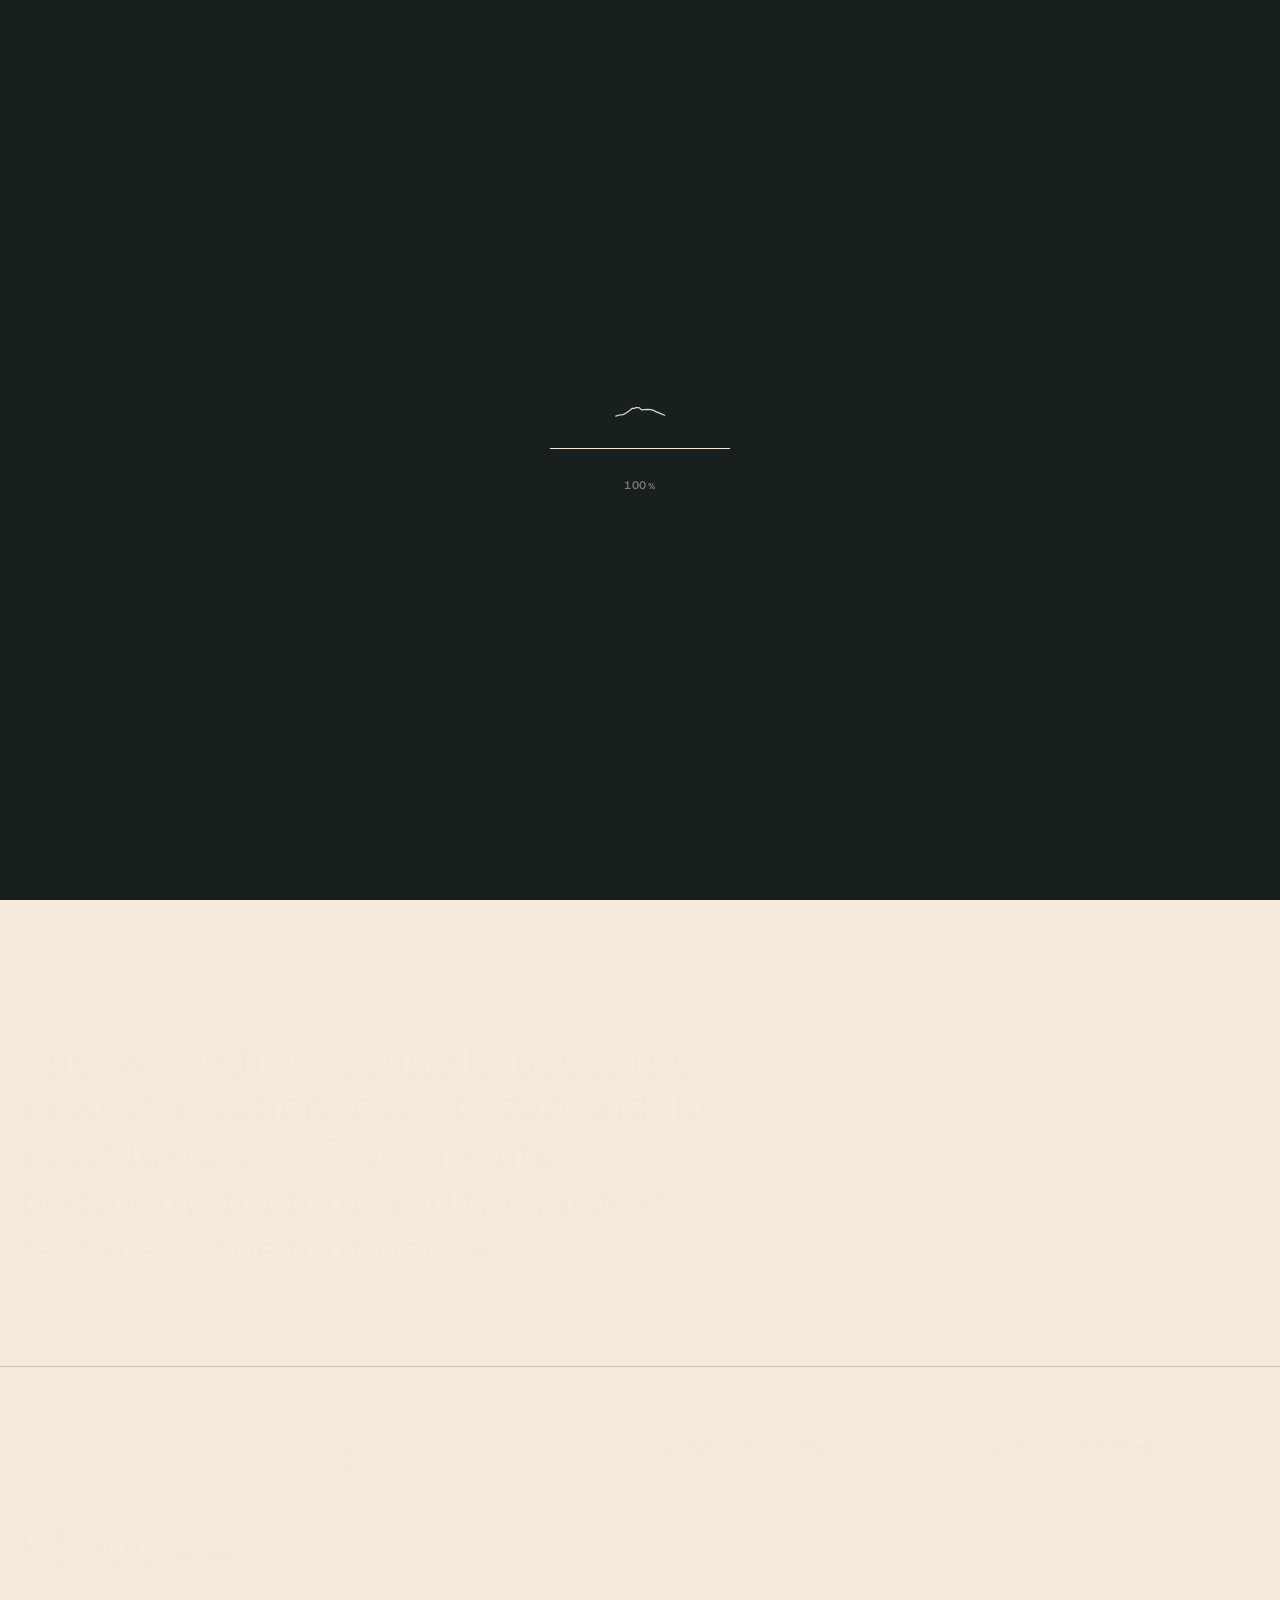
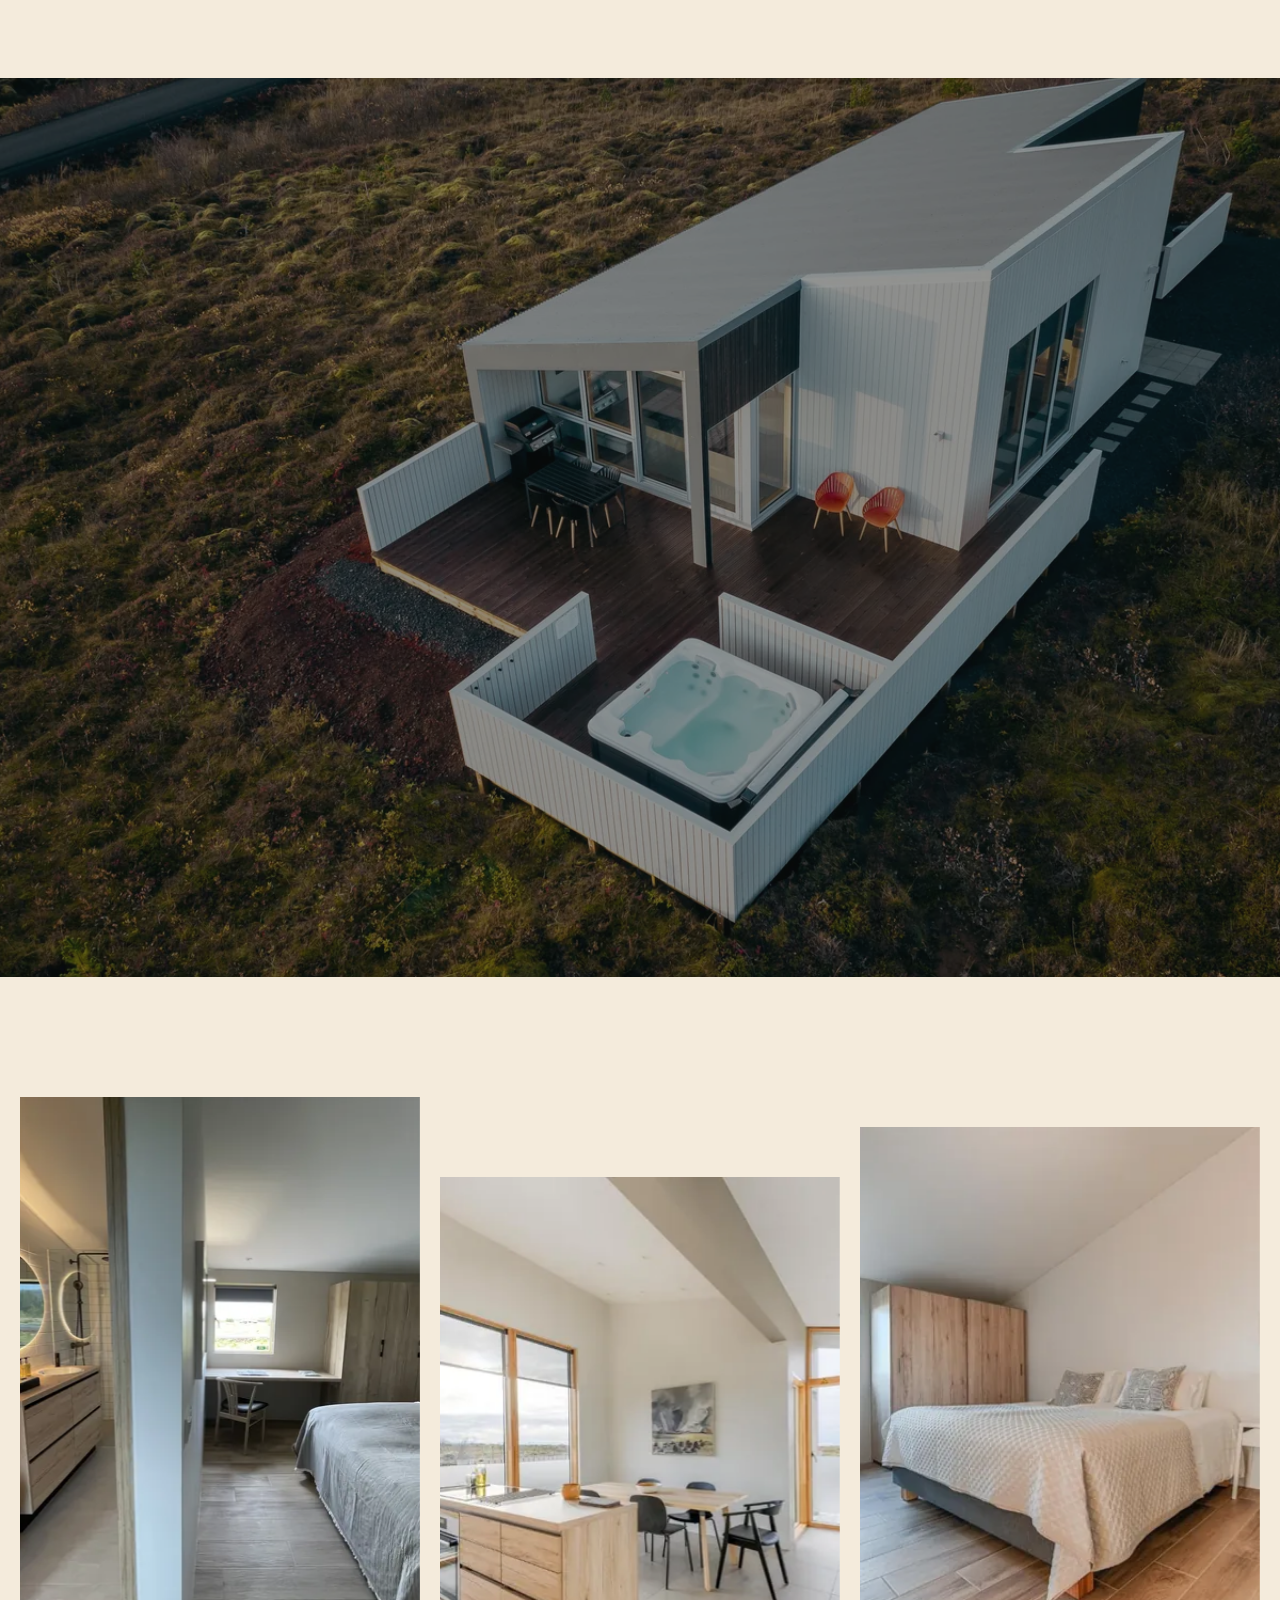
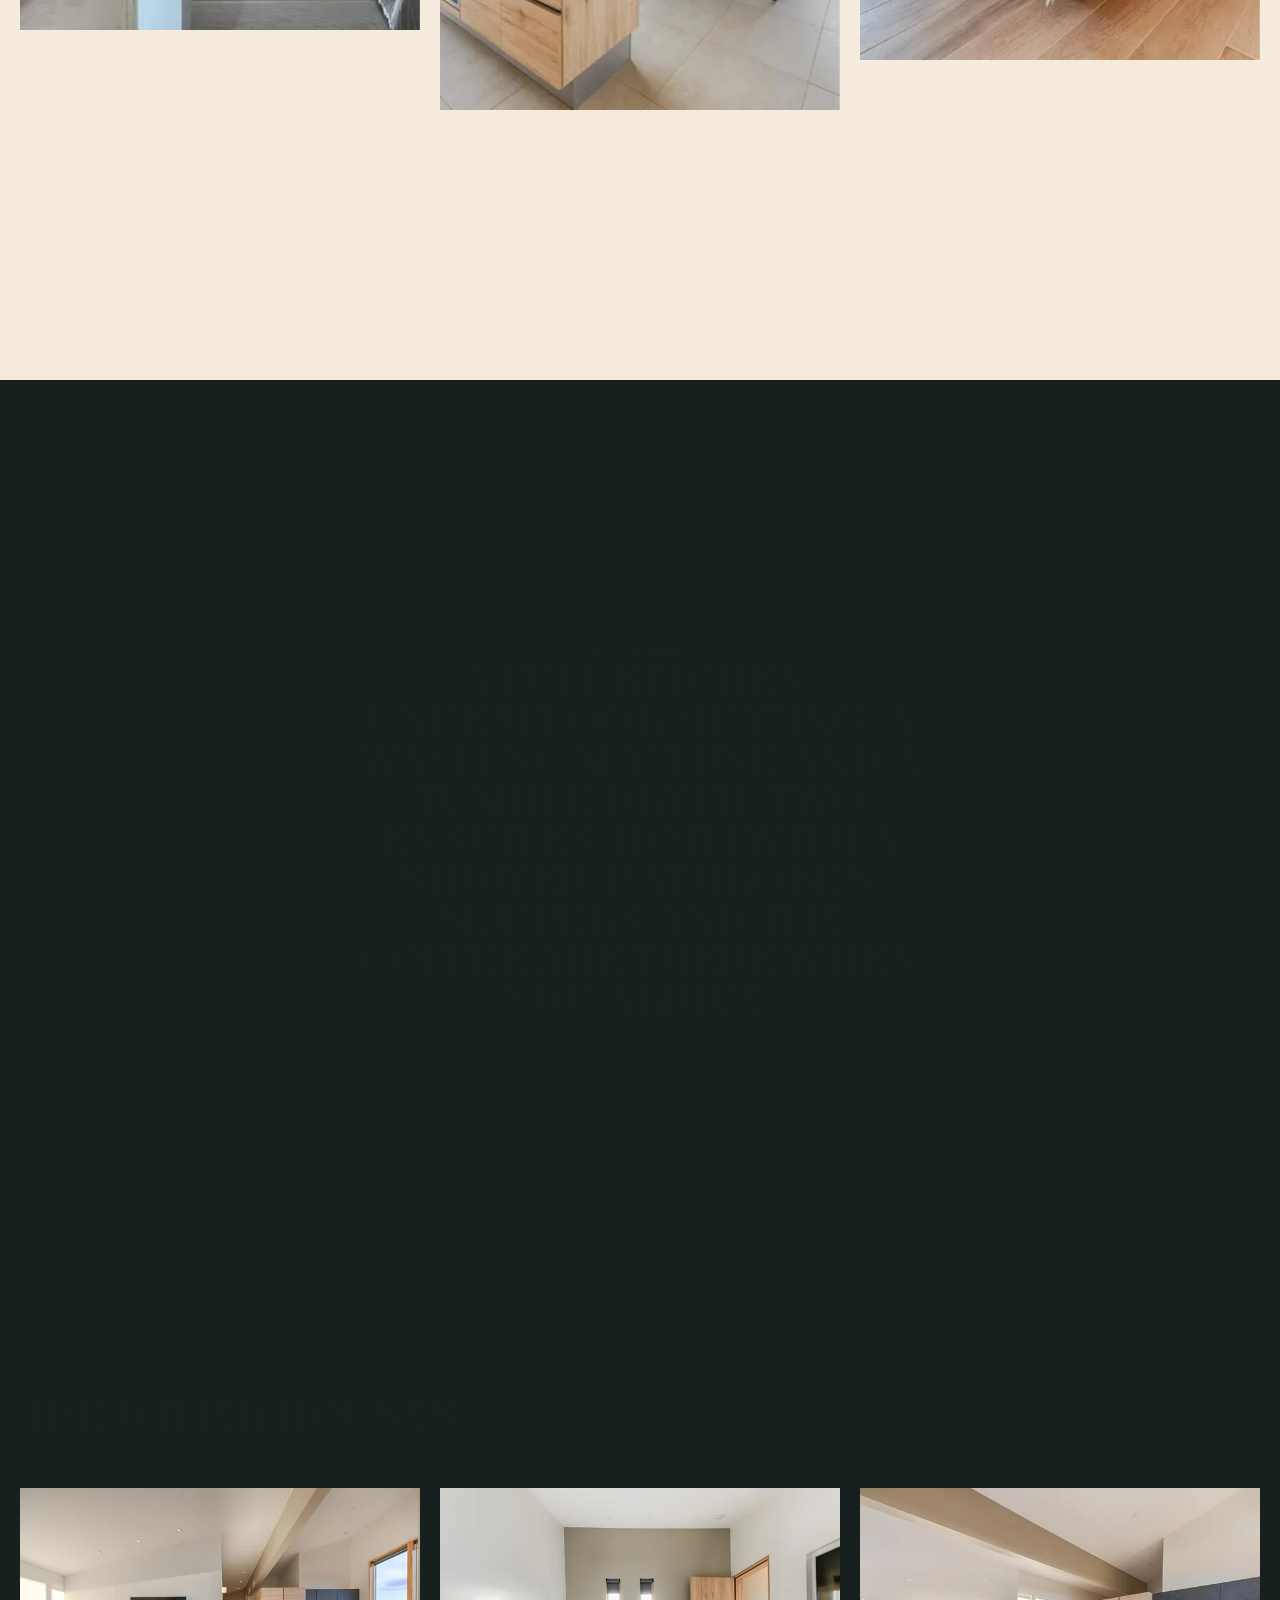
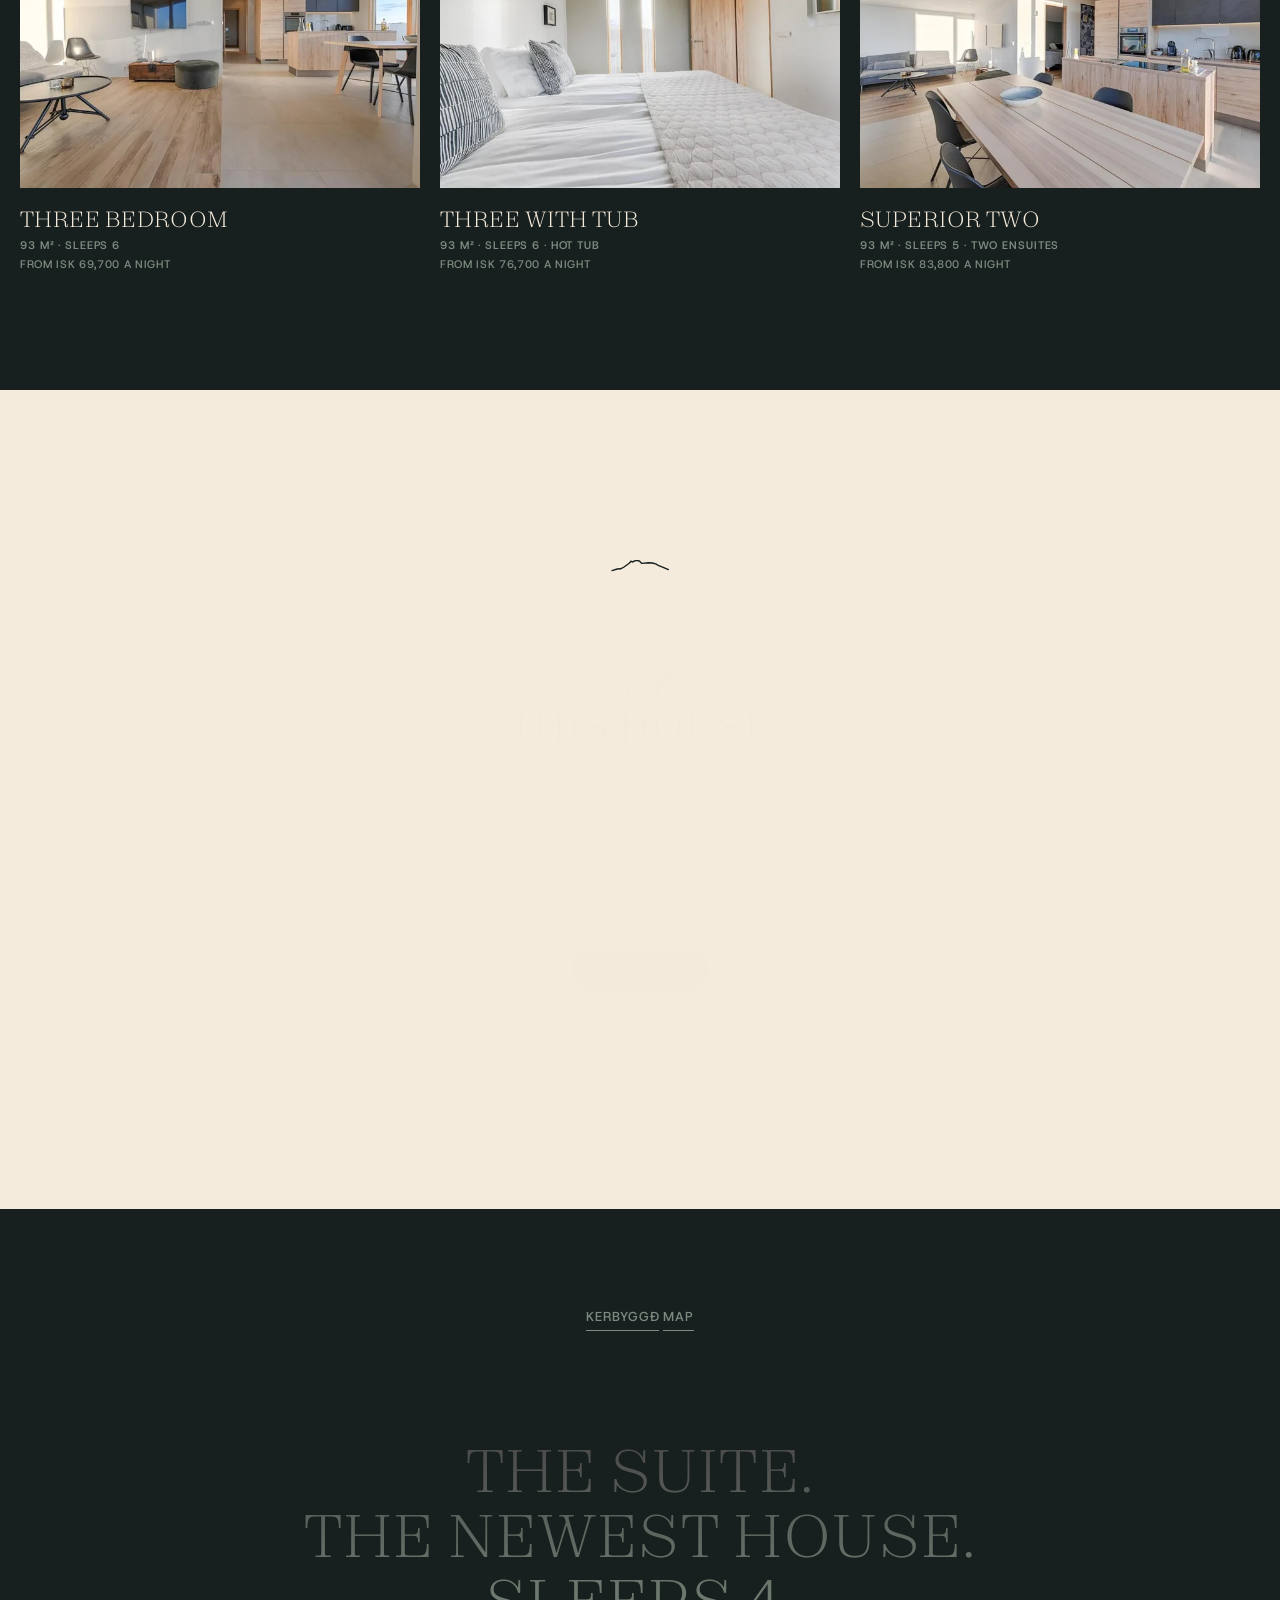
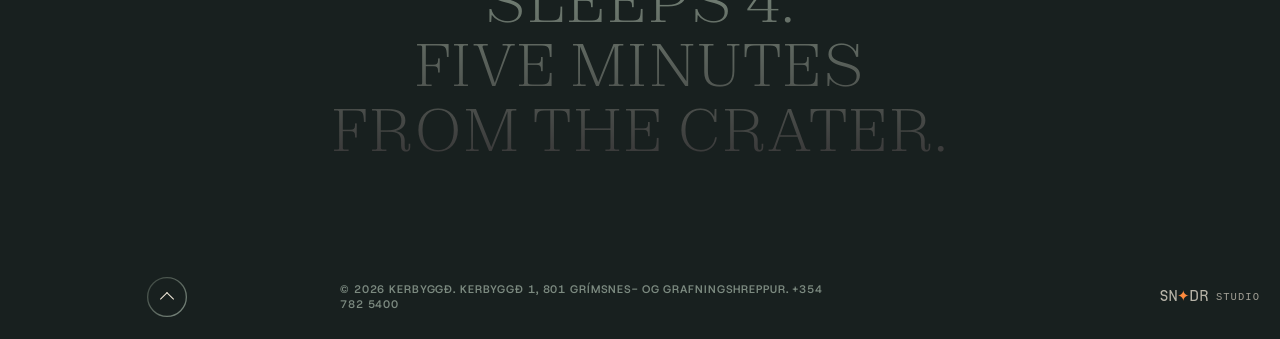
==== house-suite.html @ e15c8085 "Deploy 74311c4 (noindex preview)" ====
<!doctype html>
<html lang="en" class="no-js">
<head>
<meta charset="utf-8">
<meta name="viewport" content="width=device-width, initial-scale=1, viewport-fit=cover">
<title>The suite — Kerbyggð, Golden Circle</title>
<meta name="description" content="The two bedroom suite house is the newest addition to Kerbyggð and the most luxurious. Two ensuite bedrooms for four, and the largest terrace of the four houses.">
<meta name="robots" content="noindex, nofollow">
<meta name="theme-color" content="#18201F">
<link rel="icon" href="assets/img/favicon-32.png" type="image/png" sizes="32x32">
<link rel="apple-touch-icon" href="assets/img/favicon-180.png">
<link rel="preload" href="assets/fonts/Zodiak-Light.woff2" as="font" type="font/woff2" crossorigin>
<link rel="preload" href="assets/fonts/PinyonScript-latin.woff2" as="font" type="font/woff2" crossorigin>
<link rel="preload" href="assets/fonts/HostGrotesk-500.woff2" as="font" type="font/woff2" crossorigin>
<link rel="preload" href="assets/fonts/HostGrotesk-600.woff2" as="font" type="font/woff2" crossorigin>
<link rel="preload" href="assets/img/suite-kitchen@1440.webp" as="image" type="image/webp" media="(min-width: 768px)">
<script type="application/ld+json">{"@context":"https://schema.org","@type":"Accommodation","name":"The suite, Kerbyggð","description":"The two bedroom suite house is the newest addition to Kerbyggð and the most luxurious. Two ensuite bedrooms for four, and the largest terrace of the four houses.","floorSize":{"@type":"QuantitativeValue","value":93,"unitCode":"MTK"},"occupancy":{"@type":"QuantitativeValue","maxValue":4},"address":{"@type":"PostalAddress","streetAddress":"Kerbyggð 1","addressLocality":"Grímsnes- og Grafningshreppur","postalCode":"801","addressCountry":"IS"}}</script>
<link rel="stylesheet" href="styles.css">
<script>
document.documentElement.classList.replace('no-js','js');
try{ if(sessionStorage.getItem('kerb-preloaded')) document.documentElement.classList.add('is-entering'); }catch(e){}
</script>
<script type="importmap">{"imports":{"three":"./assets/vendor/three.module.min.js"}}</script>
</head>
<body class="ui-dark">
<a class="skip" href="#house-intro">Skip to content</a>
<svg class="brand-sprite" aria-hidden="true" width="0" height="0" focusable="false">
<symbol id="wm-word" viewBox="0 0 985.14 100.00"><path d="M92.42857142857142 88.57142857142857 56.42857142857142 25.0 75.28571428571428 10.857142857142861C85.57142857142857 4.285714285714292 95.28571428571428 2.4285714285714306 105.71428571428571 1.4285714285714306V0.0H69.42857142857143V1.4285714285714306C79.14285714285714 2.4285714285714306 80.42857142857143 3.857142857142861 71.0 10.57142857142857L31.285714285714285 39.714285714285715V11.857142857142861C31.285714285714285 3.7142857142857224 37.57142857142857 2.5714285714285836 47.71428571428571 1.5714285714285836V0.142857142857153H5.857142857142857V1.5714285714285836C16.857142857142858 2.5714285714285836 22.285714285714285 3.7142857142857224 22.285714285714285 11.857142857142861V88.28571428571429C22.285714285714285 96.42857142857143 16.71428571428571 97.71428571428571 5.857142857142857 98.71428571428571V100.14285714285714H47.71428571428571V98.71428571428571C37.57142857142857 97.71428571428571 31.285714285714285 96.42857142857143 31.285714285714285 88.28571428571429V43.42857142857143L48.857142857142854 30.714285714285722L81.85714285714285 88.85714285714286C86.42857142857143 96.28571428571429 82.14285714285714 97.57142857142857 72.28571428571428 98.57142857142857V100.0H114.85714285714285V98.57142857142857C104.85714285714285 97.71428571428571 97.28571428571428 96.42857142857143 92.42857142857142 88.57142857142857Z M195.42857142857142 2.5714285714285836C211.0 2.5714285714285836 215.42857142857142 12.857142857142861 216.42857142857142 32.0H217.85714285714283V0.0H137.85714285714286V1.4285714285714306C148.0 2.4285714285714306 154.57142857142856 3.7142857142857224 154.57142857142856 11.714285714285722V88.28571428571429C154.57142857142856 96.28571428571429 148.0 97.57142857142857 137.85714285714286 98.57142857142857V100.0H217.85714285714283V68.0H216.42857142857142C215.57142857142856 86.14285714285714 211.42857142857142 97.42857142857143 197.85714285714283 97.42857142857143H163.42857142857142V31.142857142857153H172.42857142857142C188.42857142857142 31.142857142857153 194.42857142857142 36.57142857142858 202.57142857142856 56.42857142857143L204.0 56.0L188.85714285714283 11.42857142857143L187.42857142857142 11.857142857142861C191.0 26.57142857142857 188.57142857142856 28.57142857142857 172.42857142857142 28.57142857142857H163.42857142857142V2.5714285714285836H195.42857142857142Z M330.0 88.0C322.0 66.57142857142858 336.0 36.28571428571429 311.4285714285714 32.28571428571429C324.4285714285714 30.42857142857143 330.1428571428571 23.57142857142857 330.1428571428571 16.714285714285722C330.1428571428571 8.0 321.85714285714283 0.0 304.7142857142857 0.0H249.28571428571428V1.4285714285714306C260.1428571428571 2.4285714285714306 266.0 3.7142857142857224 266.0 11.714285714285722V88.28571428571429C266.0 96.28571428571429 260.1428571428571 97.57142857142857 249.28571428571428 98.57142857142857V100.0H291.57142857142856V98.57142857142857C281.4285714285714 97.57142857142857 274.85714285714283 96.42857142857143 274.85714285714283 88.28571428571429V33.14285714285715H300.57142857142856C327.7142857142857 33.14285714285715 313.0 69.42857142857143 321.4285714285714 89.85714285714286C325.4285714285714 99.57142857142857 331.7142857142857 100.28571428571429 340.85714285714283 100.42857142857143H343.57142857142856V99.0C336.2857142857143 99.0 333.0 96.0 330.0 88.0ZM301.0 30.57142857142857H274.85714285714283V2.5714285714285836H300.2857142857143C314.85714285714283 2.5714285714285836 320.57142857142856 10.0 320.57142857142856 16.85714285714286C320.57142857142856 23.57142857142857 314.85714285714283 30.57142857142857 301.0 30.57142857142857Z M425.1428571428571 32.42857142857143C437.0 31.285714285714292 446.71428571428567 24.85714285714286 446.71428571428567 16.714285714285722C446.71428571428567 7.428571428571431 437.71428571428567 0.0 420.0 0.0H366.57142857142856V1.4285714285714306C377.57142857142856 2.4285714285714306 383.2857142857143 3.7142857142857224 383.2857142857143 11.714285714285722V88.28571428571429C383.2857142857143 96.28571428571429 377.4285714285714 97.57142857142857 366.57142857142856 98.57142857142857V100.0H416.2857142857143C442.85714285714283 100.0 451.85714285714283 83.28571428571429 451.85714285714283 65.0C451.85714285714283 50.28571428571429 441.71428571428567 35.14285714285715 425.1428571428571 32.42857142857143ZM414.85714285714283 2.5714285714285836C431.57142857142856 2.5714285714285836 437.2857142857143 9.857142857142861 437.2857142857143 17.0C437.2857142857143 24.0 431.57142857142856 30.714285714285722 415.57142857142856 30.714285714285722H392.1428571428571V2.5714285714285836H414.85714285714283ZM412.4285714285714 97.42857142857143H392.1428571428571V33.28571428571429H412.4285714285714C433.57142857142856 33.28571428571429 442.1428571428571 49.42857142857143 442.1428571428571 65.85714285714286C442.1428571428571 82.57142857142857 436.0 97.42857142857143 412.4285714285714 97.42857142857143Z M510.71428571428567 98.57142857142857V100.0H553.0V98.57142857142857C542.2857142857142 97.57142857142857 536.4285714285714 96.42857142857143 536.2857142857142 88.28571428571429V55.0L560.0 11.142857142857153C564.5714285714286 3.7142857142857224 572.4285714285714 2.4285714285714306 581.8571428571428 1.4285714285714306V0.0H546.8571428571428V1.4285714285714306C556.4285714285714 2.285714285714292 561.2857142857142 4.0 557.1428571428571 10.42857142857143L535.4285714285714 50.85714285714286L512.1428571428571 10.857142857142861C507.2857142857143 4.0 511.85714285714283 2.4285714285714306 521.7142857142857 1.4285714285714306V0.0H479.2857142857143V1.4285714285714306C488.4285714285714 2.285714285714292 496.1428571428571 3.5714285714285836 501.4285714285714 10.42857142857143L527.4285714285714 55.42857142857143V88.28571428571429C527.4285714285714 96.42857142857143 520.8571428571428 97.57142857142857 510.71428571428567 98.57142857142857Z M673.8571428571428 37.142857142857146V38.57142857142858C684.1428571428571 39.57142857142858 690.5714285714286 40.85714285714286 690.5714285714286 48.85714285714286V87.71428571428572C684.5714285714286 94.14285714285714 674.4285714285714 99.57142857142857 659.5714285714286 99.57142857142857C632.8571428571428 99.57142857142857 619.0 76.42857142857143 619.0 50.85714285714286C619.0 24.0 633.7142857142857 0.4285714285714306 660.0 0.4285714285714306C676.0 0.4285714285714306 690.7142857142857 10.857142857142861 696.4285714285714 32.42857142857143H697.8571428571428L694.7142857142857 9.0C687.1428571428571 2.7142857142857224 675.5714285714286 -2.142857142857139 659.8571428571428 -2.142857142857139C631.8571428571428 -2.142857142857139 609.2857142857142 18.142857142857153 609.2857142857142 50.714285714285715C609.2857142857142 80.0 631.0 102.14285714285714 658.8571428571428 102.14285714285714C674.1428571428571 102.14285714285714 684.5714285714286 97.14285714285714 690.5714285714286 91.57142857142857L699.4285714285714 102.14285714285714V48.85714285714286C699.4285714285714 40.85714285714286 705.1428571428571 39.57142857142858 716.1428571428571 38.57142857142858V37.142857142857146H673.8571428571428Z M809.1428571428571 37.142857142857146V38.57142857142858C819.4285714285713 39.57142857142858 825.8571428571428 40.85714285714286 825.8571428571428 48.85714285714286V87.71428571428572C819.8571428571428 94.14285714285714 809.7142857142857 99.57142857142857 794.8571428571428 99.57142857142857C768.1428571428571 99.57142857142857 754.2857142857142 76.42857142857143 754.2857142857142 50.85714285714286C754.2857142857142 24.0 769.0 0.4285714285714306 795.2857142857142 0.4285714285714306C811.2857142857142 0.4285714285714306 826.0 10.857142857142861 831.7142857142857 32.42857142857143H833.1428571428571L830.0 9.0C822.4285714285713 2.7142857142857224 810.8571428571428 -2.142857142857139 795.1428571428571 -2.142857142857139C767.1428571428571 -2.142857142857139 744.5714285714286 18.142857142857153 744.5714285714286 50.714285714285715C744.5714285714286 80.0 766.2857142857142 102.14285714285714 794.1428571428571 102.14285714285714C809.4285714285713 102.14285714285714 819.8571428571428 97.14285714285714 825.8571428571428 91.57142857142857L834.7142857142857 102.14285714285714V48.85714285714286C834.7142857142857 40.85714285714286 840.4285714285713 39.57142857142858 851.4285714285713 38.57142857142858V37.142857142857146H809.1428571428571Z M873.8571428571428 48.57142857142858V51.42857142857143H891.1428571428571V88.71428571428572C891.1428571428571 96.28571428571429 886.1428571428571 97.57142857142857 875.4285714285713 98.57142857142857V100.0H924.8571428571428C959.4285714285713 100.0 975.0 77.0 975.0 50.28571428571429C975.0 22.714285714285722 959.4285714285713 0.0 924.0 0.0H875.4285714285713V1.4285714285714306C886.1428571428571 2.4285714285714306 891.1428571428571 3.5714285714285836 891.1428571428571 11.285714285714292V48.57142857142858H873.8571428571428ZM919.5714285714286 97.42857142857143H900.0V51.42857142857143H925.1428571428571V48.57142857142858H900.0V2.5714285714285836H919.1428571428571C952.5714285714286 2.5714285714285836 965.4285714285713 24.142857142857153 965.4285714285713 50.57142857142858C965.4285714285713 76.42857142857143 953.1428571428571 97.42857142857143 919.5714285714286 97.42857142857143Z" fill="currentColor"/></symbol>
<symbol id="wm-ridge" viewBox="0 0 300 62"><path d="M 10 53 L 36 45 L 53 44 L 70 35 L 96 16 L 105 6 L 112 10 L 129 2 L 147 5 L 159 17 L 192 14 L 213 15 L 231 21 L 241 27 L 266 37 L 292 48 M 159 17 L 140 29 L 117 45 M 231 21 L 209 33 L 189 46" stroke="currentColor" stroke-width="5.6" stroke-linecap="round" stroke-linejoin="round" fill="none"/></symbol>
<symbol id="wm-ridge-s" viewBox="0 0 300 62"><path d="M 10 53 L 36 45 L 53 44 L 70 35 L 96 16 L 105 6 L 112 10 L 129 2 L 147 5 L 159 17 L 192 14 L 213 15 L 231 21 L 241 27 L 266 37 L 292 48" stroke="currentColor" stroke-width="7" stroke-linecap="round" stroke-linejoin="round" fill="none"/></symbol>
</svg>

<div class="preloader" id="preloader" aria-hidden="true">
  <div class="preloader__inner">
    <svg class="preloader__mark" viewBox="0 0 300 62" aria-hidden="true"><use href="#wm-ridge-s"/></svg>
    <div class="preloader__bar"><span id="preloader-fill"></span></div>
    <div class="preloader__counter"><b id="preloader-counter">0</b><i>%</i></div>
  </div>
</div>
<div class="page-overlay" id="page-overlay"></div>

<header class="header ui-dark ui-gradient header--top" id="header">
  <div class="header__row">
    <div class="header__left">
      <button class="btn btn--link header__menu js-menu-toggle" type="button" aria-expanded="false" aria-controls="menu">
        <span class="header__burger" aria-hidden="true"><i></i><i></i></span>
        <span class="header__menu-words"><span class="header__menu-word header__menu-word--open">Menu</span><span class="header__menu-word header__menu-word--close">Close</span></span>
      </button>
    </div>
    <a class="header__logo" href="index.html" aria-label="Kerbyggð, back to the front page">
      <span class="header__logo-text">
        <svg class="header__logo-word" viewBox="0 0 985.14 100" aria-hidden="true"><use href="#wm-word"/></svg>
        <span class="header__logo-sub">Golden Circle</span>
      </span>
      <svg class="header__logo-mark" viewBox="0 0 300 62" aria-hidden="true"><use href="#wm-ridge-s"/></svg>
    </a>
    <div class="header__right">
      <a class="btn btn--underline header__map" href="index.html#locations"><span class="btn__underline">Map</span></a>
      <a class="btn btn--underline header__book" data-booking href="https://property.godo.is/book-kerbyggd" target="_blank" rel="noopener"><span class="btn__underline">Book direct</span></a>
    </div>
  </div>
</header>

<div class="modal modal--menu is-hidden" id="menu" aria-hidden="true">
  <div class="modal__bg"><img class="modal__img" src="assets/img/paint-house-dusk@1440.webp" alt="" loading="lazy" width="1440" height="804"></div>
  <div class="modal__scroller js-menu-scroller">
    <ol class="menu__list js-menu-list">
      <li><a class="menu__link" href="index.html"><span class="menu__label text-small">Back</span><span class="menu__title h1">Kerbyggð</span></a></li>
      <li><a class="menu__link" href="house-three.html"><span class="menu__label text-small">House 1</span><span class="menu__title h1">Three bedroom</span></a></li>
      <li><a class="menu__link" href="house-three-tub.html"><span class="menu__label text-small">House 2</span><span class="menu__title h1">Three with tub</span></a></li>
      <li><a class="menu__link" href="house-superior.html"><span class="menu__label text-small">House 3</span><span class="menu__title h1">Superior two</span></a></li>
      <li><a class="menu__link is-active" href="house-suite.html"><span class="menu__label text-small">House 4</span><span class="menu__title h1">The suite</span></a></li>
      <li><a class="menu__link" href="index.html#locations"><span class="menu__label text-small">Chapter 5</span><span class="menu__title h1">Golden Circle</span></a></li>
      <li><a class="menu__link" href="index.html#contact"><span class="menu__label text-small">Chapter 7</span><span class="menu__title h1">Book direct</span></a></li>
    </ol>
  </div>
</div>

<div class="c-scrollbar" id="scrollbar" aria-hidden="true"><span class="c-scrollbar__thumb"></span></div>

<main class="page-content" id="page">

<!-- house hero -->
<section class="section section--top section--full-height ui-dark ui-background-alt" id="top" data-themed="ui-dark ui-gradient ui-intro" data-reveal-root>
  <div class="sticky sticky--full-height sticky--under-next" data-parallax-pattern="sectionOutTiny">
    <div class="sticky__layer sticky__layer--sticky intro">
      <div class="intro__media" data-reveal="zoom-in block">
        <img class="intro__img" src="assets/img/suite-kitchen@1440.webp" srcset="assets/img/suite-kitchen@720.webp 720w, assets/img/suite-kitchen@1440.webp 1440w, assets/img/suite-kitchen@1920.webp 1920w" sizes="100vw" alt="The suite house from the air, deck and hot tub on the open heath" fetchpriority="high">
      </div>
      <h1 class="intro__title" data-reveal-group data-reveal-delay="400">
        <span class="text-subtitle intro__script" data-reveal="subtitle">The newest, and the</span>
        <span class="h0 intro__serif" data-reveal="title">THE SUITE</span>
      </h1>
      <div class="intro__arrow" data-reveal="slide-in-bottom block" data-reveal-delay="900">
        <a class="btn btn--gradient btn--arrow-down" href="#house-intro" aria-label="Read about this house"><svg viewBox="0 0 40 40" aria-hidden="true"><defs><linearGradient id="g-ring-r" x1="0" y1="0" x2="1" y2="1"><stop offset="0" stop-color="#3A443E"/><stop offset="1" stop-color="#7C8A80"/></linearGradient></defs><circle cx="20" cy="20" r="19.35" fill="none" stroke="url(#g-ring-r)" stroke-width="1.3"/></svg><span class="btn__arrow" aria-hidden="true"></span></a>
      </div>
      <a class="button-3d" href="index.html#collection" data-reveal="fade-in block" data-reveal-delay="900">
        <span class="button-3d__media"><img src="assets/img/paint-house-day@720.webp" alt="" loading="lazy" width="720" height="402"></span>
        <span class="button-3d__text"><span class="button-3d__big">All houses</span><span class="text-small">Back to the four</span></span>
        <span class="btn btn--square btn--outline-plus" aria-hidden="true"><i></i></span>
      </a>
    </div>
  </div>
</section>

<!-- facts + intro -->
<section class="section ui-light l-room-intro" id="house-intro" data-themed="ui-light" data-reveal-root>
  <div class="l-room-intro__head" data-reveal-group data-reveal-delay="200">
    <p class="h2 l-room-intro__lead" data-reveal="title">The two bedroom suite house is the newest addition to Kerbyggð and the most luxurious. Two ensuite bedrooms for four, and the largest terrace of the four houses.</p>
  </div>
  <dl class="l-room-facts" data-reveal-group>
    <div class="l-room-facts__item" data-reveal="text"><dt class="text-small">Size</dt><dd><span class="l-room-facts__n">93</span> m²</dd></div>
    <div class="l-room-facts__item" data-reveal="text"><dt class="text-small">Sleeps</dt><dd><span class="l-room-facts__n">4</span></dd></div>
    <div class="l-room-facts__item" data-reveal="text"><dt class="text-small">Beds</dt><dd>Two ensuite bedrooms, a king bed in each</dd></div>
    <div class="l-room-facts__item" data-reveal="text"><dt class="text-small">On the terrace</dt><dd>A larger terrace, private hot tub and barbecue</dd></div>
    <div class="l-room-facts__item l-room-facts__item--price" data-reveal="text"><dt class="text-small">From</dt><dd><span class="l-room-facts__n">85,900</span> ISK a night</dd></div>
  </dl>
</section>

<!-- statement over the pinned still -->
<section class="section ui-dark ui-background-alt l-room-still" data-themed="ui-dark" data-reveal-root>
  <div class="l-room-still__bg appear" data-parallax-pattern="backgroundMove" data-parallax-measure=".section">
    <img data-img="house-aerial" data-w="720 1440 1920 2400" sizes="100vw" alt="The suite house from the air, deck and hot tub on the open heath" width="1440" height="979">
  </div>
  <div class="l-room-still__copy" data-reveal-group data-reveal-delay="300">
    <p class="h1 text-center" data-reveal="title">THE NEWEST HOUSE, THE LARGEST TERRACE, AND THE SAME NINETY-THREE SQUARE METRES</p>
  </div>
</section>

<!-- gallery -->
<section class="section ui-light l-room-gallery" data-themed="ui-light" data-reveal-root>
  <div class="l-room-gallery__row">
    <figure class="l-room-gallery__item l-room-gallery__item--1 parallax-image-move appear" data-parallax-pattern="imageMove"><img data-img="suite-bath-bed" data-w="720 1440 1920" sizes="30vw" alt="The bathroom and the bedroom" width="1440" height="979"><figcaption class="text-small">The bathroom and the bedroom</figcaption></figure>
    <figure class="l-room-gallery__item l-room-gallery__item--2 parallax-image-move appear" data-parallax-pattern="imageMove"><img data-img="int-kitchen-view" data-w="720 1024" sizes="30vw" alt="The kitchen island and the terrace door" width="1024" height="696"><figcaption class="text-small">The kitchen island and the terrace door</figcaption></figure>
    <figure class="l-room-gallery__item l-room-gallery__item--3 parallax-image-move appear" data-parallax-pattern="imageMove"><img data-img="int-bed-chair" data-w="720 1024" sizes="30vw" alt="A bedroom with a reading chair" width="1024" height="696"><figcaption class="text-small">A bedroom with a reading chair</figcaption></figure>
  </div>
  <p class="l-room-gallery__note text-small" data-reveal="text">Two single beds instead of the king can be arranged by email before you arrive.</p>
</section>

<!-- what every house has -->
<section class="section ui-dark l-room-still" data-themed="ui-dark" data-reveal-root>
  <div class="l-room-still__copy" data-reveal-group data-reveal-delay="200">
    <p class="text-small text-center" data-reveal="text">In every house</p>
    <p class="h2 text-center" data-reveal="title">A FULL KITCHEN, UNDERFLOOR HEATING, A WASHING MACHINE AND A TUMBLE DRYER. TWO ENSUITES, BOTH WITH A SHOWER. BATHROBES, SLIPPERS AND THE COFFEE ARE THERE WHEN YOU ARRIVE.</p>
  </div>
</section>

<!-- the other houses -->
<section class="section ui-dark l-room-others" data-themed="ui-dark" data-reveal-root>
  <h2 class="h2 l-room-others__title" data-reveal="title">THE OTHER HOUSES</h2>
  <ul class="l-room-others__list">
    <li><a class="l-room-others__card" href="house-three.html">
      <span class="l-room-others__media appear"><img data-img="three-open-plan" data-w="720 1024" sizes="30vw" alt="" width="1024" height="696"></span>
      <span class="l-room-others__name h3">THREE BEDROOM</span>
      <span class="text-small">93 m² · sleeps 6<span class="l-room-others__price">From ISK 69,700 a night</span></span>
    </a></li>
    <li><a class="l-room-others__card" href="house-three-tub.html">
      <span class="l-room-others__media appear"><img data-img="three-bed-king" data-w="720 1024" sizes="30vw" alt="" width="1024" height="696"></span>
      <span class="l-room-others__name h3">THREE WITH TUB</span>
      <span class="text-small">93 m² · sleeps 6 · hot tub<span class="l-room-others__price">From ISK 76,700 a night</span></span>
    </a></li>
    <li><a class="l-room-others__card" href="house-superior.html">
      <span class="l-room-others__media appear"><img data-img="superior-kitchen" data-w="720 1024" sizes="30vw" alt="" width="1024" height="696"></span>
      <span class="l-room-others__name h3">SUPERIOR TWO</span>
      <span class="text-small">93 m² · sleeps 5 · two ensuites<span class="l-room-others__price">From ISK 83,800 a night</span></span>
    </a></li>
  </ul>
</section>

<!-- book -->
<section class="section ui-light l-room-stay" id="contact" data-themed="ui-light" data-reveal-root>
  <div class="register__form ui-light ui-background" data-reveal-group>
    <svg class="register__logo" viewBox="0 0 300 62" aria-hidden="true"><use href="#wm-ridge-s"/></svg>
    <p class="register__title"><span class="text-subtitle" data-reveal="subtitle">Book</span><span class="h2" data-reveal="title">THIS HOUSE</span></p>
    <p class="register__text" data-reveal="text">Booked here: a bottle of sparkling wine on arrival, and ten percent off any stay over four days. Kerbyggð 1, 801 Grímsnes. +354 782 5400.</p>
    <div class="register__actions" data-reveal="fade-in slow">
      <a class="btn btn--primary" data-booking href="https://property.godo.is/book-kerbyggd" target="_blank" rel="noopener">Check the dates</a>
      <a class="btn btn--underline" href="mailto:kerhotel@kerhotel.is"><span class="btn__underline">kerhotel@kerhotel.is</span></a>
    </div>
  </div>
</section>

<footer class="section section--no-overflow ui-dark footer" id="footer" data-themed="ui-dark" data-reveal-root>
  <div class="footer__top js-hide-header">
    <nav class="footer__menu">
      <a class="btn btn--underline text-small" href="index.html"><span class="btn__underline">Kerbyggð</span></a>
      <a class="btn btn--underline text-small" href="index.html#locations"><span class="btn__underline">Map</span></a>
    </nav>
  </div>
  <div class="footer__headline js-mask-text">
    <p class="h1 footer__text">THE SUITE.<br>THE NEWEST HOUSE.<br>SLEEPS 4.<br>FIVE MINUTES<br>FROM THE CRATER.</p>
    <p class="h1 footer__text footer__text--mask" aria-hidden="true">THE SUITE.<br>THE NEWEST HOUSE.<br>SLEEPS 4.<br>FIVE MINUTES<br>FROM THE CRATER.</p>
  </div>
  <div class="footer__bottom row">
    <div class="col col--md-2 col--md-offset-1">
      <a class="btn btn--gradient btn--arrow-up" href="#top" aria-label="Back to top"><svg viewBox="0 0 40 40" aria-hidden="true"><defs><linearGradient id="g-ring-u" x1="0" y1="0" x2="1" y2="1"><stop offset="0" stop-color="#3A443E"/><stop offset="1" stop-color="#7C8A80"/></linearGradient></defs><circle cx="20" cy="20" r="19.35" fill="none" stroke="url(#g-ring-u)" stroke-width="1.3"/></svg><span class="btn__arrow" aria-hidden="true"></span></a>
    </div>
    <p class="col col--md-5 text-small footer__copy">© 2026 Kerbyggð. Kerbyggð 1, 801 Grímsnes- og Grafningshreppur. +354 782 5400</p>
    <p class="col col--md-3 footer__credit"><a class="sndr" href="https://sndr-studio.pages.dev" target="_blank" rel="noopener" aria-label="Hannað af SNDR Studio" data-logotype><span class="sndr__mark">SN<i>✦</i>DR</span><span class="sndr__studio">STUDIO</span></a></p>
  </div>
</footer>

</main>
<script type="module" src="app.js"></script>
</body>
</html>
---- styles.css ----
/* ============================================================
   Kerbyggð — the Hótel Holt system, re-skinned
   tokens · type · grid · buttons · sticky primitive · reveals ·
   chapter layouts · mobile

   Same engine, same structure, same motion constants. What changed:
   the five colours are sampled from the commissioned watercolours
   (see DESIGN.md §2), and the wordmark is drawn artwork, not type.
   ============================================================ */

/* ---------- fonts ---------- */
@font-face{font-family:"Zodiak";src:url("assets/fonts/Zodiak-Light.woff2") format("woff2");font-weight:300;font-style:normal;font-display:swap}
/* Sprat is the wordmark's face. It is loaded for the few places the brand name
   is set as live text (the ring, the cards); the logo lockup itself is outlines
   in wordmark.svg and does not wait for this file. */
@font-face{font-family:"Sprat";src:url("assets/fonts/Sprat-Light.woff2") format("woff2");font-weight:300;font-display:swap}
@font-face{font-family:"Pinyon";src:url("assets/fonts/PinyonScript-latin-ext.woff2") format("woff2");font-weight:400;font-display:swap;unicode-range:U+0100-02AF,U+0304,U+0308,U+0329,U+1E00-1E9F,U+1EF2-1EFF,U+2020,U+20A0-20AB,U+20AD-20C0,U+2113,U+2C60-2C7F,U+A720-A7FF}
@font-face{font-family:"Pinyon";src:url("assets/fonts/PinyonScript-latin.woff2") format("woff2");font-weight:400;font-display:swap}
@font-face{font-family:"Host";src:url("assets/fonts/HostGrotesk-400.woff2") format("woff2");font-weight:400;font-display:swap}
@font-face{font-family:"Host";src:url("assets/fonts/HostGrotesk-500.woff2") format("woff2");font-weight:500;font-display:swap}
@font-face{font-family:"Host";src:url("assets/fonts/HostGrotesk-600.woff2") format("woff2");font-weight:600;font-display:swap}

/* ---------- tokens ---------- */
:root{
  --c-deep:#0F1514;
  --c-ink:#18201F;
  --c-lichen:#7C8A80;
  --c-paper:#F4EBDC;
  --spacing:20px;
  --btn-height:30px;
  --font-serif:"Zodiak","TT Ramillas",Georgia,serif;
  --font-script:"Pinyon","Altesse Std",cursive;
  --font-sans:"Host","TT Commons Pro",Helvetica,Arial,sans-serif;
  --ease-house:cubic-bezier(.7,0,.3,1);
  --ease-title:cubic-bezier(.29,.52,.5,1);
  --ease-slide:cubic-bezier(.29,.73,.45,1);
  --d-fast:.2s;--d-normal:.4s;--d-slow:1s;--d-block:1.6s;
  --header-h:60px;
  /* light theme defaults */
  --t-background:#F4EBDC;--t-background-alt:#F4EBDC;--t-text:#18201F;--t-heading:#18201F;
  --t-primary:#7C8A80;--t-primary-alt:#7C8A80;--t-line:rgba(24,32,31,.2);--t-line-alt:rgba(24,32,31,.1);--t-small:rgba(24,32,31,.5);
}
@media (min-width:1440px) and (min-height:700px){:root{--spacing:30px}}
@media (min-width:1920px) and (min-height:700px){:root{--btn-height:40px}}
@media (min-width:2400px){:root{--spacing:40px}}

.ui-light{--t-background:#F4EBDC;--t-background-alt:#F4EBDC;--t-text:#18201F;--t-heading:#18201F;--t-primary:#7C8A80;--t-primary-alt:#7C8A80;--t-line:rgba(24,32,31,.2);--t-line-alt:rgba(24,32,31,.1);--t-small:rgba(24,32,31,.5);color:var(--t-text)}
.ui-dark{--t-background:#18201F;--t-background-alt:#0F1514;--t-text:#F4EBDC;--t-heading:#F4EBDC;--t-primary:#7C8A80;--t-primary-alt:rgba(244,235,220,.5);--t-line:rgba(244,235,220,.1);--t-line-alt:rgba(244,235,220,.1);--t-small:#7C8A80;color:var(--t-text)}
.ui-background{background:var(--t-background)}
.ui-background-alt{background:var(--t-background-alt)}
.section.ui-light{background:var(--t-background)}
.section.ui-dark{background:var(--t-background)}
.section.ui-dark.ui-background-alt{background:#0F1514}
.text-color-primary{color:var(--t-primary)}
.text-color-primary-alt{color:var(--t-primary-alt)}

/* ---------- reset ---------- */
*,*::before,*::after{box-sizing:border-box}
html{font-size:10px;-webkit-text-size-adjust:100%;background:#18201F;scroll-behavior:auto;scrollbar-width:none;color-scheme:dark}
a,button,.btn{touch-action:manipulation;-webkit-tap-highlight-color:transparent}
.skip{position:fixed;top:var(--spacing);left:50%;transform:translate(-50%,-200%);z-index:20;padding:8px 14px;background:#F4EBDC;color:#18201F;font-size:1.3rem;border-radius:15px;transition:transform var(--d-normal) var(--ease-house)}
.skip:focus-visible{transform:translate(-50%,0)}
html::-webkit-scrollbar{display:none}
html.no-scroll-smooth{scrollbar-width:auto}
html.no-scroll-smooth::-webkit-scrollbar{display:initial}
body{margin:0;background:#18201F;color:#F4EBDC;font-family:var(--font-sans);font-size:1.3rem;font-weight:500;line-height:1.23;-webkit-font-smoothing:antialiased;overscroll-behavior:none}
html.with-modal,html.with-modal body{overflow:hidden}
h1,h2,h3,p,figure,ul,ol{margin:0;padding:0}
ul,ol{list-style:none}
img{display:block;max-width:100%}
a{color:inherit;text-decoration:none}
button{font:inherit;color:inherit;background:none;border:0;padding:0;cursor:pointer}
em{font-style:italic}
:focus-visible{outline:none;box-shadow:0 0 0 2px var(--t-text)}
::selection{background:#7C8A80;color:#F4EBDC}

/* ---------- type scale ---------- */
.h0,.h1,.h2,.h3,h1,h2{font-family:var(--font-serif);font-weight:300;letter-spacing:.02em;text-transform:uppercase;color:var(--t-heading)}
.h0{font-size:9rem;line-height:1}
.h1,h1{font-size:6rem;line-height:1.083}
.h2,h2{font-size:4rem;line-height:1}
.h3{font-size:2.2rem;line-height:1.27}
.text-subtitle{font-family:var(--font-script);font-weight:400;font-size:8rem;line-height:1;letter-spacing:0;text-transform:none;color:var(--t-heading)}
.text-subtitle-small{font-family:var(--font-script);font-weight:400;font-size:5rem;line-height:1.2;letter-spacing:0;text-transform:none;color:var(--t-heading)}
.text-small{font-size:1.1rem;font-weight:600;line-height:1.36;letter-spacing:.08em;text-transform:uppercase}
.text-small>span:not(.word):not(.line),.text-small .word>span{display:block;color:var(--t-small);font-weight:500;letter-spacing:.06em}
.text-center{text-align:center}
@media (min-width:1920px) and (min-height:700px){
  .h0{font-size:11.4rem}.h1,h1{font-size:8rem}.h2,h2{font-size:5rem}.h3{font-size:2.8rem}
  .text-subtitle{font-size:10rem}.text-subtitle-small{font-size:6rem}
}
@media (min-width:2400px){
  html{font-size:13px}
}
@media (max-width:767px){
  .h0{font-size:4.8rem}.h1,h1{font-size:3.6rem;line-height:1.11}.h2,h2{font-size:2.8rem}.h3{font-size:2rem}
  .text-subtitle{font-size:6rem}.text-subtitle-small{font-size:4rem}
}
/* leading trim: caps flush to boxes */
.leading-trim::before,.h0::before,.h1::before,.h2::before,.h3::before{content:"";display:block;height:0;margin-top:-.12em}
.leading-trim::after,.h0::after,.h1::after,.h2::after,.h3::after{content:"";display:block;height:0;margin-bottom:-.14em}
.text-subtitle::before{content:"";display:block;height:0;margin-top:-.08em}
.text-subtitle::after{content:"";display:block;height:0;margin-bottom:-.19em}

/* ---------- grid (vw based, like the reference) ---------- */
.row{display:flex;flex-wrap:wrap;--grid-gutter:0}
.col{flex:1 1 0;min-width:0;padding:0 var(--spacing)}
@media (min-width:768px){
  .col--md-1{flex:0 0 8.3333vw;max-width:8.3333vw}.col--md-2{flex:0 0 16.6667vw;max-width:16.6667vw}.col--md-3{flex:0 0 25vw;max-width:25vw}.col--md-4{flex:0 0 33.3333vw;max-width:33.3333vw}.col--md-5{flex:0 0 41.6667vw;max-width:41.6667vw}.col--md-6{flex:0 0 50vw;max-width:50vw}.col--md-7{flex:0 0 58.3333vw;max-width:58.3333vw}
  .col--md-offset-1{margin-left:8.3333vw}.col--md-offset-2{margin-left:16.6667vw}.col--md-offset-3{margin-left:25vw}.col--md-offset-4{margin-left:33.3333vw}.col--md-offset-7{margin-left:58.3333vw}
}
@media (max-width:767px){
  .col{flex:0 0 100%;max-width:100%}
  [class*="col--md-offset"]{margin-left:0}
}

/* ---------- sections ---------- */
.page-content{position:relative}
.section{position:relative;width:100%;display:flow-root}
.section:not(:first-child){margin-top:-1px}
.section--full-height{height:100svh;min-height:100svh}
.section--top{height:calc(100svh + 1px)}
.section--no-overflow{overflow:hidden}
.section--no-overflow-clip{overflow:clip}
.section [data-reveal]:not([data-reveal-visible]){opacity:.005;pointer-events:none}
.section figure{position:relative}
.section figure img,.parallax-image-move img,.appear img{width:100%;height:100%;object-fit:cover}
.appear{position:relative;overflow:hidden}
.appear img{opacity:0;transition:opacity var(--d-slow) var(--ease-house)}
.appear img.is-loaded{opacity:1}
.no-js .appear img{opacity:1}
.parallax-image-move{overflow:hidden}
.parallax-image-move img{height:120%;margin-bottom:-16.67%;will-change:transform}
.parallax-image-move--x img{height:100%;width:120%;max-width:none;margin-bottom:0;margin-right:-16.67%}
.parallax-image-zoom{overflow:hidden}
.parallax-image-zoom img{will-change:transform}
[data-parallax-pattern],[data-parallax-100-0]{will-change:transform}

/* ---------- sticky primitive ---------- */
.sticky{display:grid;grid-template-areas:"sticky_content";grid-template-columns:minmax(0,1fr);grid-auto-rows:1fr}
.sticky__layer{grid-area:sticky_content;align-self:start;width:100%;min-width:0}
.sticky__layer--sticky{position:sticky;top:0;contain:content}
.sticky--full-height>.sticky__layer--sticky{height:100svh}
.sticky__layer--top{position:relative;z-index:1}
/* explicit heights on every .sticky so the single grid row (= the sticky layer's containing block) spans the whole pin range */
.sticky--under-previous{margin-top:-100svh}
.sticky--under-next{margin-bottom:-100svh}
.sticky--under-previous.sticky--under-next{clip-path:inset(100svh 0 0);margin-top:-200svh}
#top .sticky{height:200svh}

/* ---------- buttons ---------- */
.btn{position:relative;display:inline-flex;align-items:center;justify-content:center;height:var(--btn-height);padding:0 10px;border-radius:calc(var(--btn-height)/2);font-size:1.3rem;font-weight:500;line-height:1;white-space:nowrap;overflow:hidden;color:var(--t-text);transition:color var(--d-normal) var(--ease-house),opacity var(--d-normal) var(--ease-house);cursor:pointer;-webkit-tap-highlight-color:transparent}
.btn--primary{background:var(--t-text);color:var(--t-background);padding:0 20px;height:40px;border-radius:20px}
.btn--primary::before{content:"";position:absolute;inset:0;background:var(--t-primary);transform:translateY(101%);transition:transform var(--d-normal) var(--ease-house)}
.btn--primary:hover::before{transform:translateY(0)}
.btn--primary>*{position:relative}
.btn--primary:active{transform:scale(.98)}
.btn--link{padding:0}
.btn--underline{padding:0;height:auto;border-radius:0;overflow:visible}
.btn__underline{position:relative;display:inline-block;padding-bottom:.15em}
.btn__underline::before,.btn__underline::after{content:"";position:absolute;left:0;right:0;bottom:-.46em;height:1px;background:currentColor;transform-origin:100% 50%;transition:transform var(--d-normal) var(--ease-house)}
.btn__underline::after{transform:scaleX(0);transform-origin:0 50%}
.btn--underline:hover .btn__underline::before{transform:scaleX(0)}
.btn--underline:hover .btn__underline::after{transform:scaleX(1);transition-delay:.15s}
.btn--gradient{width:40px;height:40px;padding:0;border-radius:50%;overflow:visible}
.btn--gradient svg{position:absolute;inset:0;width:100%;height:100%;transform:rotate(0deg);transition:transform var(--d-slow) var(--ease-house)}
.btn--gradient:hover svg{transform:rotate(180deg)}
.btn__arrow{position:relative;display:block;width:10px;height:10px;border-right:1px solid currentColor;border-bottom:1px solid currentColor;transform:translateY(-2px) rotate(45deg);transition:transform var(--d-normal) var(--ease-house)}
.btn--arrow-down:hover .btn__arrow{transform:translateY(1px) rotate(45deg)}
.btn--arrow-up .btn__arrow{transform:translateY(2px) rotate(-135deg)}
.btn--arrow-up:hover .btn__arrow{transform:translateY(-1px) rotate(-135deg)}
.btn--square{width:var(--btn-height);height:var(--btn-height);padding:0;border-radius:50%;aspect-ratio:1}
.btn--outline-plus{border:1px solid rgba(244,235,220,.2);transition:border-color var(--d-normal) var(--ease-house)}
.btn--outline-plus i{position:relative;display:block;width:9px;height:9px}
.btn--outline-plus i::before,.btn--outline-plus i::after{content:"";position:absolute;left:50%;top:0;width:1px;height:100%;background:currentColor;transform:translateX(-50%)}
.btn--outline-plus i::after{transform:translateX(-50%) rotate(90deg)}
.button-3d:hover .btn--outline-plus{border-color:rgba(244,235,220,.5)}

/* ---------- header ---------- */
.header{position:fixed;top:0;left:0;right:0;z-index:10;padding:max(var(--spacing),env(safe-area-inset-top)) max(var(--spacing),env(safe-area-inset-right)) 0 max(var(--spacing),env(safe-area-inset-left));color:var(--t-text);transition:transform var(--d-normal) var(--ease-house);pointer-events:none}
.header>*{pointer-events:auto}
.header.ui-gradient::before{content:"";position:absolute;inset:0;height:calc(var(--spacing)*3 + 30px);background:linear-gradient(#0F1514,transparent);opacity:.5;pointer-events:none;z-index:-1}
.header--hidden{transform:translateY(-102%)}
.header__row{display:grid;grid-template-columns:1fr auto 1fr;align-items:start}
.header__left{padding-top:2px}
.header__right{display:flex;justify-content:flex-end;gap:calc(var(--spacing)*1.5);padding-top:2px}
.header__menu{display:inline-flex;align-items:center;gap:10px}
.header__burger{display:flex;flex-direction:column;gap:4px;width:20px}
.header__burger i{display:block;height:1px;background:currentColor;transform-origin:50% 50%;transition:transform var(--d-normal) var(--ease-house)}
html.with-modal .header__burger i:first-child{transform:translateY(2.5px) rotate(45deg)}
html.with-modal .header__burger i:last-child{transform:translateY(-2.5px) rotate(-45deg)}
.header__menu-words{position:relative;display:inline-block;height:1.3rem;line-height:1}
.header__menu-word{display:block;transition:opacity var(--d-normal) var(--ease-house),transform var(--d-normal) var(--ease-house)}
.header__menu-word--close{position:absolute;top:0;left:0;opacity:0;transform:translateY(6px)}
html.with-modal .header__menu-word--open{opacity:0;transform:translateY(-6px)}
html.with-modal .header__menu-word--close{opacity:1;transform:none}
/* The mark is drawn artwork in a sprite, so both states take their colour from
   the themed header with currentColor and no invert filter is needed. */
.header__logo{position:relative;display:block;height:31px;width:126px;text-align:center;color:inherit}
.header__logo-text,.header__logo-mark{position:absolute;left:50%;top:0;transform:translateX(-50%);transition:opacity var(--d-normal) var(--ease-house)}
.header__logo-text{display:block;width:126px;color:inherit;opacity:0}
.header__logo-word{display:block;width:126px;height:auto}
.header__logo-sub{display:block;margin-top:7px;font-size:.9rem;font-weight:600;letter-spacing:.18em;text-transform:uppercase;opacity:.62;padding-left:.18em}
.header--top .header__logo-text{opacity:1}
.header__logo-mark{width:46px;height:auto;top:9px;opacity:1}
.header--top .header__logo-mark{opacity:0}
.header .btn--underline{font-size:1.3rem}
.header .header__book{display:inline-flex}
@media (max-width:767px){
  .header{padding:var(--spacing) var(--spacing) 0}
  .header__book{display:none!important}
  .header__menu-words{display:none}
  .header__logo{width:110px}
}

/* ---------- menu modal ---------- */
.modal{position:fixed;inset:0;z-index:9;display:block}
.modal.is-hidden{display:none}
.modal--menu{background:#0F1514;color:#F4EBDC}
/* a panel on its way out drops below one on its way in, so swapping overlays
   crossfades instead of the outgoing one masking the incoming */
.modal.is-closing{z-index:8}
/* inside the booking panel the header's own Book a stay has nothing left to do */
html.with-modal-booking .header__book{opacity:0;pointer-events:none}
/* The chapter list is set over a photograph of the art wall. At a .55 scrim the
   framed pictures still read as pictures and fought the type line for line,
   which is what made the open menu look broken. Photograph back to atmosphere. */
.modal--menu .modal__img{opacity:.42}
.modal--menu .modal__bg::after{background:rgba(15,21,20,.72)}
.modal__bg{position:absolute;inset:0;overflow:hidden;opacity:0;transition:opacity var(--d-normal) var(--ease-house)}
.modal__bg::after{content:"";position:absolute;inset:0;background:rgba(15,21,20,.55)}
.modal__bg::before{content:"";position:absolute;left:0;right:0;top:0;height:calc(var(--spacing)*3 + 30px);background:linear-gradient(#0F1514,transparent);z-index:1}
.modal__img{width:100%;height:100%;object-fit:cover}
.modal__scroller{position:absolute;inset:0;display:flex;align-items:center;justify-content:center;clip-path:inset(100% 0 0 0);transition:clip-path var(--d-normal) var(--ease-house)}
.modal.is-open .modal__scroller{clip-path:inset(0 0 0 0)}
.modal.is-open .modal__bg{opacity:1}
.modal.is-closing .modal__scroller{clip-path:inset(0 0 100% 0)}
.menu__list{text-align:center;will-change:transform}
.menu__list li{padding:calc(var(--spacing)*.75) 0}
.menu__link{display:inline-block}
.menu__label{display:block;color:var(--c-lichen);transition:opacity var(--d-normal) var(--ease-house)}
.menu__title{display:block;margin-top:6px;transition:opacity var(--d-normal) var(--ease-house)}
.menu__list.is-hovering .menu__link:not(:hover) .menu__title{opacity:.2}
.menu__list.is-hovering .menu__link:not(:hover) .menu__label{opacity:.666}
.menu__link.is-active .menu__title{opacity:.4}
@media (max-width:767px){
  .modal__scroller{align-items:flex-start;padding-top:calc(var(--header-h) + var(--spacing)*2);overflow-y:auto}
  .menu__list li{padding:var(--spacing) 0}
}

/* ---------- preloader (minimal: mark · hairline · counter) ---------- */
.preloader{position:fixed;inset:0;z-index:14;background:#18201F;display:flex;align-items:center;justify-content:center;transition:opacity var(--d-block) var(--ease-house)}
.preloader__inner{display:flex;flex-direction:column;align-items:center;gap:calc(var(--spacing)*1.5)}
.preloader__mark{width:34px;height:auto;opacity:.9}
.preloader__bar{position:relative;width:180px;height:1px;background:rgba(244,235,220,.14);overflow:hidden}
.preloader__bar span{position:absolute;inset:0;background:#F4EBDC;transform:scaleX(0);transform-origin:0 50%;will-change:transform}
.preloader__counter{display:flex;align-items:baseline;gap:1px;font-size:1.1rem;font-weight:600;letter-spacing:.08em;color:rgba(244,235,220,.45);font-variant-numeric:tabular-nums}
.preloader__counter i{font-style:normal;font-size:.85rem}
.preloader.is-done{opacity:0;pointer-events:none}
.preloader.is-removed{display:none}
html.no-preloader .preloader{display:none}

/* ---------- lazy chapter loader ----------
   Shown while a heavy chapter (a WebGL ring, the map) fetches its own assets.
   The same hairline as the preloader, so the language is one thing, not two. */
.chapter-loader{position:absolute;left:50%;top:50%;transform:translate(-50%,-50%);display:flex;flex-direction:column;align-items:center;gap:10px;z-index:4;opacity:0;pointer-events:none;transition:opacity var(--d-normal) var(--ease-house)}
.chapter-loader.is-on{opacity:1}
.chapter-loader__bar{position:relative;width:120px;height:1px;background:rgba(244,235,220,.14);overflow:hidden}
.chapter-loader__bar::after{content:"";position:absolute;top:0;left:0;height:100%;width:40%;background:rgba(244,235,220,.85);animation:chapter-sweep 1.15s var(--ease-house) infinite}
.chapter-loader__label{font-size:.95rem;font-weight:600;letter-spacing:.16em;text-transform:uppercase;color:rgba(244,235,220,.4)}
.ui-light .chapter-loader__bar{background:rgba(24,32,31,.14)}
.ui-light .chapter-loader__bar::after{background:rgba(24,32,31,.75)}
.ui-light .chapter-loader__label{color:rgba(24,32,31,.4)}
@keyframes chapter-sweep{0%{transform:translateX(-100%)}100%{transform:translateX(350%)}}
@media (prefers-reduced-motion:reduce){.chapter-loader__bar::after{animation:none;width:100%;opacity:.5}}

/* ---------- page overlay + scrollbar ---------- */
.page-overlay{position:fixed;inset:0;z-index:12;background:#18201F;opacity:0;pointer-events:none;transition:opacity var(--d-normal) var(--ease-house)}
html.is-entering .page-overlay{opacity:1}
.page-overlay.is-on{opacity:1;pointer-events:auto}
.c-scrollbar{position:fixed;top:0;right:0;bottom:0;width:11px;z-index:11;opacity:0;transition:opacity var(--d-normal) var(--ease-house);display:none}
html.has-scroll-smooth .c-scrollbar{display:block}
html.has-scroll-scrolling .c-scrollbar,.c-scrollbar:hover,.c-scrollbar.is-dragging{opacity:1}
.c-scrollbar__thumb{position:absolute;right:2px;top:0;width:7px;height:40px;background:#0F1514;opacity:.5;border-radius:10px;transform-origin:100% 50%;transition:transform var(--d-normal) var(--ease-house);cursor:grab}
.c-scrollbar:hover .c-scrollbar__thumb{transform:scaleX(1.45)}
html.with-modal .c-scrollbar{display:none}

/* ============================================================
   REVEAL vocabulary
   ============================================================ */
/* split structure */
.line-wrap{display:block;overflow:hidden;clip-path:polygon(0 -17%,105% -17%,105% 110%,0 110%);padding:0 .1em;margin:0 -.1em}
.line{display:block;transform-origin:0 0}
.text-center .line{transform-origin:50% 0}
.word{display:inline-block;margin:-.16em;padding:.16em;overflow:hidden;white-space:nowrap}
.char{display:inline-block;will-change:transform,opacity}
.whitespace{display:inline-block;width:.25em}
/* title */
.animation--title--inactive .line{transform:translateY(120%) scale(1.25)}
.animation--title--inactive .char{opacity:0;transform:translateY(calc(var(--char-index) * 10%)) rotate(2deg)}
.animation--title .line{transition:transform 1.4s var(--ease-title)}
.animation--title .char{transition:opacity 1.4s var(--ease-title),transform 1.4s var(--ease-title);transition-delay:calc(var(--char-index) * 20ms + var(--line-char-offset,0) * 20ms * 1.85)}
.animation--title--active .line{transform:none}
.animation--title--active .char{opacity:1;transform:none}
/* subtitle (script word) */
.animation--subtitle{display:inline-block;transform-origin:0 75%}
.animation--subtitle--inactive{clip-path:circle(29.5% at -100% 250%);transform:scale(1.5) rotate(2deg)}
.animation--subtitle{transition:clip-path 1.4s var(--ease-title),transform 1.4s var(--ease-title)}
.animation--subtitle--active{clip-path:circle(80% at 50% 50%);transform:none}
/* text (words per line) */
.animation--text .word{transition:opacity var(--d-slow) var(--ease-house);transition-delay:calc(var(--line-index) * 40ms)}
.animation--text--inactive .word{opacity:0}
.animation--text--active .word{opacity:1}
/* fade / zoom / slide */
.animation--fade-in{transition:opacity var(--d-normal) var(--ease-house)}
.animation--fade-in--inactive{opacity:0}
.animation--fade-in--active{opacity:1}
.animation--zoom-in{transition:transform var(--d-normal) var(--ease-house)}
.animation--zoom-in--inactive{transform:scale(1.1)}
.animation--zoom-in--active{transform:scale(1)}
.animation--slide-in-bottom{overflow:hidden}
.animation--slide-in-bottom>*{transition:transform var(--d-normal) var(--ease-house)}
.animation--slide-in-bottom--inactive>*{transform:translateY(100%)}
.animation--slide-in-bottom--active>*{transform:none}
.animation--slide-in-top{overflow:hidden}
.animation--slide-in-top .header__row{transition:transform var(--d-normal) var(--ease-house)}
.animation--slide-in-top--inactive .header__row{transform:translateY(-100%)}
.animation--slide-in-top--active .header__row{transform:none}
.animation--slide-in{transition:opacity var(--d-slow) var(--ease-slide),transform var(--d-slow) var(--ease-slide)}
.animation--slide-in--inactive{opacity:0;transform:translateY(60px)}
.animation--slide-in--active{opacity:1;transform:none}
/* duration modifiers */
.animation--fast,.animation--fast>*{transition-duration:var(--d-fast)!important}
.animation--slow,.animation--slow>*{transition-duration:var(--d-slow)!important}
.animation--block,.animation--block>*,.animation--block .header__row{transition-duration:var(--d-block)!important}
.disable-transitions,.disable-transitions *{transition:none!important}
@media (prefers-reduced-motion:reduce){
  .animation--title .line,.animation--title .char,.animation--subtitle,.animation--text .word,.animation--zoom-in,.animation--slide-in{transition-duration:.01ms!important;transition-delay:0ms!important}
}

/* ============================================================
   CHAPTERS
   ============================================================ */

/* ---- 0 hero ---- */
.intro{position:relative;height:100svh;display:flex;align-items:center;justify-content:center;overflow:hidden}
.intro__media{position:absolute;inset:0;overflow:hidden}
.intro__img{width:100%;height:100%;object-fit:cover}
/* Two layers, not one flat wash: a soft vignette centred where the type sits does
   the contrast work locally, so the photograph keeps its depth at the edges
   instead of going uniformly grey. Measured behind the title: 2.1:1 → 3.6:1. */
.intro__media::after{content:"";position:absolute;inset:0;background:
  radial-gradient(ellipse 74% 60% at 50% 48%, rgba(15,21,20,.31), rgba(15,21,20,0) 72%),
  linear-gradient(rgba(15,21,20,.40), rgba(15,21,20,.28) 40%, rgba(15,21,20,.56))}
.intro__title{position:relative;display:flex;flex-direction:column;align-items:center;text-align:center;color:#F4EBDC;z-index:1}
/* The hero carries the WORDMARK, not a script-over-serif lockup. Two display
   faces stacked would fight, and the mark is the one thing on this page that has
   to be unmistakable. Ridge, wordmark, rule and line are held in the same
   proportion as wordmark.svg (ridge .44 of the word, gap .0447 of its width) so
   the composed lockup and the flat file are the same drawing. */
/* --wm-w lives on the TITLE, not the lockup: the rule and the tagline are the
   lockup's siblings, and a custom property does not reach sideways. Defined one
   level down, every calc() below it silently resolved to zero width. */
.intro__title{--wm-w:min(63vw,760px)}
.intro__lockup{display:flex;flex-direction:column;align-items:center;color:#F4EBDC;filter:drop-shadow(0 2px 34px rgba(15,21,20,.5)) drop-shadow(0 0 2px rgba(15,21,20,.3))}
.intro__ridge{display:block;width:calc(var(--wm-w)*.60);height:auto;margin-bottom:calc(var(--wm-w)*.0447)}
.intro__word{display:block;width:var(--wm-w);height:auto}
.intro__rule{display:block;width:calc(var(--wm-w)*.30);height:1px;margin:calc(var(--wm-w)*.052) 0 calc(var(--wm-w)*.030);background:currentColor;opacity:.42;color:#F4EBDC}
.intro__tag{color:#F4EBDC;text-shadow:0 1px 18px rgba(15,21,20,.6)}
/* The house pages keep the reference's script-over-serif hero. The wordmark
   lockup belongs to the front page only: a subpage that opens with the logo
   again tells the visitor nothing about which house they just clicked. The
   script sits ABOVE the cap line with its own shadow, never overlapping it,
   which is the fix the reference's own overlap needed. */
.intro__script{display:block;margin-bottom:.04em;margin-left:-14%;position:relative;z-index:1;padding:0 .2em;color:#F4EBDC;text-shadow:0 2px 30px rgba(15,21,20,.55),0 0 2px rgba(15,21,20,.25)}
.intro__serif{display:block;text-shadow:0 2px 40px rgba(15,21,20,.4)}
@media (max-width:767px){.intro__script{margin-left:-8%}}
@media (max-width:767px){
  .intro__title{--wm-w:min(78vw,420px)}
}
.intro__arrow{position:absolute;left:var(--spacing);bottom:var(--spacing);z-index:2}
.button-3d{position:absolute;right:var(--spacing);bottom:var(--spacing);z-index:2;display:block;width:240px;height:140px;overflow:hidden;color:#F4EBDC}
.button-3d__media{position:absolute;inset:0;display:block}
.button-3d__media img{width:100%;height:100%;object-fit:cover;transition:transform var(--d-block) var(--ease-house)}
.button-3d:hover .button-3d__media img{transform:scale(1.06)}
.button-3d__media::after{content:"";position:absolute;inset:0;background:linear-gradient(180deg,rgba(15,21,20,.1),rgba(15,21,20,.55))}
.button-3d__text{position:absolute;left:14px;bottom:12px;display:flex;flex-direction:column;gap:4px}
.button-3d__big{font-family:var(--font-serif);font-weight:300;font-size:2.2rem;letter-spacing:.02em;text-transform:uppercase;line-height:1}
.button-3d .btn--square{position:absolute;right:12px;top:12px;color:#F4EBDC}
@media (max-width:767px){
  /* the lockup handles its own mobile size above */
  .intro__arrow{bottom:calc(var(--spacing) + 230px + var(--spacing))}
  .button-3d{left:var(--spacing);right:var(--spacing);width:auto;height:230px;bottom:var(--spacing)}
}

/* ---- 1 about / luxury ---- */
.l-luxury{padding:calc(var(--spacing)*6) 0 calc(var(--spacing)*4)}
.l-luxury__head{position:relative;z-index:2;display:flex;flex-direction:column;align-items:center;gap:calc(var(--spacing)*1.25);padding:0 var(--spacing);margin-bottom:calc(var(--spacing)*3)}
.l-luxury__label{color:var(--t-primary)}
.l-luxury__stage{position:relative;z-index:1;height:200svh}
.l-luxury__pin{height:100svh;display:flex;align-items:center}
.l-luxury__row{display:flex;align-items:center;justify-content:center;gap:10px;width:100%;padding:0 var(--spacing)}
.l-luxury__side{flex:1 1 0;aspect-ratio:300/410;overflow:hidden;will-change:transform}
.l-luxury__center{flex:0 0 41.67vw;aspect-ratio:440/631;max-height:80svh;overflow:hidden;will-change:transform,clip-path}
/* rises over the pinned trio (`--under-next`), so it must paint the section ground */
.l-luxury__flow{position:relative;z-index:2;background:var(--t-background);padding-top:calc(var(--spacing)*4)}
.l-luxury-title{position:relative;padding:calc(var(--spacing)*2) var(--spacing) 0;margin-bottom:calc(var(--spacing)*5)}
.l-luxury-title__text{max-width:100%}
.l-luxury-title__bottom{display:block;width:50vw;margin-left:auto;text-align:right;margin-top:0;color:var(--t-primary);padding-right:.2em}
.l-luxury__pair{align-items:flex-start;margin-top:calc(var(--spacing)*2)}
.l-luxury__pair figure{aspect-ratio:540/675;padding:0}
.l-luxury__pair .col--md-6{margin-left:25vw;padding:0 var(--spacing)}
.l-luxury__pair-small{aspect-ratio:540/695!important;margin-top:calc(var(--spacing)*8);padding:0 var(--spacing)!important}
@media (max-width:767px){
  .l-luxury{padding-top:calc(var(--spacing)*4)}
  /* the three columns summed to 144vw (41.67+61.11+41.67), which overflowed the
     phone and made Chrome shrink-to-fit the whole page. Fit them instead. */
  .l-luxury__center{flex:0 0 44vw;aspect-ratio:auto;height:52svh}
  .l-luxury__row{gap:5px;padding:0;justify-content:center}
  .l-luxury__side{flex:0 0 26vw;height:40svh;aspect-ratio:auto;align-self:center}
  .l-luxury__pin{height:auto;padding:calc(var(--spacing)*2) 0;overflow:clip}
  .l-luxury__stage{height:auto;margin-bottom:0}
  .l-luxury__flow{padding-top:calc(var(--spacing)*2)}
  .l-luxury-title__bottom{width:100%;text-align:left;margin-top:-.08em}
  .l-luxury__pair .col--md-6{margin-left:25vw;max-width:75vw;flex:0 0 75vw}
  .l-luxury__pair-small{flex:0 0 75vw!important;max-width:75vw!important;margin-top:var(--spacing)}
}

/* ---- 2 merit ---- */
.l-merit{display:flex;align-items:center;justify-content:center;overflow:hidden}
.l-merit__bg{position:absolute;inset:0;overflow:hidden}
.l-merit__bg img{width:100%;height:100%;object-fit:cover;transform:scale(1.2)}
.l-merit__bg::after{content:"";position:absolute;inset:0;background:rgba(15,21,20,.35)}
.l-merit__content{position:relative;z-index:1;display:flex;flex-direction:column;align-items:center;gap:calc(var(--spacing)*1.25);padding:0 var(--spacing)}
.l-merit__content .text-small{color:rgba(244,235,220,.7)}
@media (max-width:767px){
  .l-merit{align-items:flex-end;justify-content:flex-start}
  .l-merit__bg{bottom:auto;height:56.25svh}
  .l-merit__content{padding:0 var(--spacing) calc(var(--spacing)*4);align-items:flex-start;text-align:left}
  .l-merit__content .text-center{text-align:left}
}

/* ---- 3 sensation ---- */
.l-sensation{padding:calc(var(--spacing)*8) 0 calc(var(--spacing)*6)}
.l-sensation__bg{position:absolute;left:0;right:0;top:0;height:75svh;overflow:hidden;opacity:.35;pointer-events:none}
.l-sensation__bg img{width:100%;height:120%;object-fit:cover;filter:grayscale(1);-webkit-mask-image:linear-gradient(#0F1514 40%,transparent);mask-image:linear-gradient(#0F1514 40%,transparent)}
.l-sensation__row{position:relative;z-index:1;padding:0 var(--spacing)}
.l-sensation__title{padding:0}
.l-sensation__row2{position:relative;z-index:1;align-items:flex-end;margin-top:calc(var(--spacing)*5)}
.l-sensation__row2 figure{aspect-ratio:540/675;padding:0;margin-left:25vw;max-width:50vw;flex:0 0 50vw}
.l-sensation__row2 figure.col{padding:0 var(--spacing)}
.l-sensation__text{padding-bottom:calc(var(--spacing)*2)}
@media (max-width:767px){
  .l-sensation{padding:calc(var(--spacing)*5) 0 calc(var(--spacing)*4)}
  .l-sensation__row2 figure{margin-left:0;flex:0 0 100%;max-width:100%}
  .l-sensation__text{padding:var(--spacing) var(--spacing) 0}
}

/* ---- 4 sublime ---- */
.l-sublime{display:flex;align-items:center;justify-content:center;overflow:hidden}
.l-sublime__bg{position:absolute;inset:0;overflow:hidden}
.l-sublime__bg img{width:100%;height:100%;object-fit:cover;transform:scale(1.2);filter:grayscale(1) contrast(1.05)}
.l-sublime__bg::after{content:"";position:absolute;inset:0;background:rgba(15,21,20,.3)}
.l-sublime__content{position:relative;z-index:1;display:flex;flex-direction:column;align-items:center;gap:calc(var(--spacing)*1.5);color:#F4EBDC}
.l-sublime__content .text-small{color:rgba(244,235,220,.8)}

/* ---- 5 rooms (three worlds) ---- */
.l-three-worlds{padding-top:calc(var(--spacing)*8);padding-bottom:100svh;overflow:clip}
.l-three-worlds__bg{position:absolute;left:0;right:0;top:0;height:100svh;opacity:.25;pointer-events:none;overflow:hidden}
.l-three-worlds__bg img{width:100%;height:140%;object-fit:cover;-webkit-mask-image:linear-gradient(#0F1514 30%,transparent);mask-image:linear-gradient(#0F1514 30%,transparent)}
.l-three-worlds__intro{position:relative;z-index:1;margin-bottom:calc(var(--spacing)*6)}
.l-three-worlds__stage{height:420svh;position:relative}
.l-three-worlds-webgl{height:100svh;overflow:hidden}
.l-three-worlds-webgl__canvas{display:block;width:100%;height:100%;cursor:grab;touch-action:pan-y}
.l-three-worlds-webgl__canvas.is-grabbing{cursor:grabbing}
@media (hover:hover) and (pointer:fine){
  .l-three-worlds-webgl__canvas.is-hit{cursor:none}
}
/* the "View" cursor that follows the pointer over a room plane */
.room-cursor{position:fixed;left:0;top:0;width:96px;height:96px;margin:-48px 0 0 -48px;z-index:8;pointer-events:none;opacity:0;transform-origin:50% 50%;transition:opacity var(--d-normal) var(--ease-house)}
.room-cursor.is-visible{opacity:1}
.room-cursor svg{position:absolute;inset:0;width:100%;height:100%;backdrop-filter:blur(2px)}
.room-cursor__inner{position:absolute;inset:0;display:flex;flex-direction:column;align-items:center;justify-content:center;gap:3px;color:#F4EBDC;text-align:center}
.room-cursor__inner b{font-family:var(--font-serif);font-weight:300;font-size:1.6rem;letter-spacing:.06em;text-transform:uppercase}
.room-cursor__room{font-size:.85rem;font-weight:600;letter-spacing:.1em;text-transform:uppercase;color:rgba(244,235,220,.65);max-width:80px;line-height:1.2}
html.no-scroll-smooth .room-cursor{display:none}
/* drag hint + the keyboard route to the same four pages */
.l-three-worlds__hint{position:absolute;left:50%;bottom:calc(var(--spacing) + 148px);transform:translateX(-50%);text-align:center;color:rgba(244,235,220,.4);pointer-events:none;z-index:3}
.l-three-worlds__hint span{display:block;margin-top:4px;color:rgba(244,235,220,.35);letter-spacing:.06em}
.l-three-worlds__open{display:none}
.l-three-worlds__links{position:absolute;left:-9999px;top:0;width:1px;height:1px;overflow:hidden}
.l-three-worlds__links:focus-within{left:var(--spacing);top:calc(var(--spacing)*4);width:auto;height:auto;overflow:visible;display:flex;gap:var(--spacing);z-index:5}
.l-three-worlds__link{pointer-events:auto;color:#F4EBDC;font-size:1.3rem;padding:6px 10px;border:1px solid rgba(244,235,220,.3);border-radius:15px}
.l-three-worlds__link:focus-visible{background:#F4EBDC;color:#18201F}
@media (max-width:767px){
  .l-three-worlds__hint{top:auto;bottom:calc(100svh - 42svh);font-size:1rem}
}
.l-three-worlds__ui{height:100svh;pointer-events:none}
.l-three-worlds__title{position:absolute;left:0;right:0;top:10svh;display:flex;flex-direction:column;align-items:center;text-align:center;z-index:2}
.l-three-worlds__title .text-subtitle{margin-bottom:-.02em;position:relative;z-index:1}
.l-three-worlds__bottom{position:absolute;left:var(--spacing);right:var(--spacing);bottom:var(--spacing);display:flex;align-items:flex-end;justify-content:space-between;z-index:2}
.l-three-worlds__names{position:relative;height:1.1em;min-width:50vw;font-size:6rem}
.l-three-worlds__name{position:absolute;left:0;bottom:0;white-space:nowrap;line-height:1;overflow:hidden}
.l-three-worlds__name .char{transition:transform .6s var(--ease-house);transition-delay:calc(var(--char-index) * 12ms)}
.l-three-worlds__name:not(.is-active) .char{transform:translateY(110%)}
.l-three-worlds__name.is-leaving-up .char{transform:translateY(-110%)}
.l-three-worlds__explore{display:flex;align-items:center;gap:calc(var(--spacing)*1.5)}
.progress-ring{position:relative;display:block;width:120px;height:120px}
.progress-ring svg{width:100%;height:100%;transform:rotate(-90deg)}
.progress-ring__bar{transition:stroke-dashoffset .3s linear}
.progress-ring__count{position:absolute;inset:0;display:flex;align-items:center;justify-content:center;gap:.4em}
.progress-ring__count b{font-weight:600}
@media (max-width:767px){
  .l-three-worlds{padding-top:calc(var(--spacing)*5)}
  .l-three-worlds__stage{height:525svh}
  .l-three-worlds__title{top:8svh}
  .l-three-worlds__names{font-size:3.6rem;min-width:100%}
  .l-three-worlds__bottom{flex-direction:column;align-items:flex-start;gap:var(--spacing);bottom:calc(var(--spacing)*1.5)}
  .l-three-worlds__explore{width:100%;justify-content:space-between}
  .progress-ring{width:90px;height:90px}
}

/* ---- 6 tenets backdrop ---- */
.l-tenets-section{background:#18201F!important;scroll-margin-top:-62svh}
.l-tenets{height:400svh}
.l-tenets__pin{height:100svh;overflow:hidden}
.l-tenets__bg{position:absolute;left:0;right:0;top:0;height:150svh;overflow:hidden;will-change:transform}
.l-tenets__bg img{width:100%;height:100%;object-fit:cover}
html.no-scroll-smooth .l-tenets{clip-path:inset(0 0 -100svh)}
@media (max-width:767px){.l-tenets{height:200svh}}

/* ---- 7 expansive / horizontal chapter ---- */
.l-expansive-section{margin-top:-200svh!important;padding-top:100svh;background:transparent!important;position:relative;z-index:1}
.sticky-slider{position:relative}
.sticky-slider__sticky{position:sticky;top:0;height:100svh;overflow:visible}
.l-expansive-slider{display:flex;height:100svh;will-change:transform}
.l-expansive-slider__item{position:relative;flex:0 0 auto;height:100svh;margin-left:-1px;background:#F4EBDC;color:#18201F}
.l-expansive-slider__item--intro{width:100vw;background:transparent}
.l-expansive-slider__item--full{width:85.7vw}
.l-expansive-slider__item--full figure{position:absolute;inset:0}
.l-expansive-slider__item--full figure img{height:100%}
.l-expansive-slider__split{height:100%;align-items:center;width:100vw}
.l-expansive-slider__item:not(.l-expansive-slider__item--intro):not(.l-expansive-slider__item--full):not(.l-expansive-slider__item--privacy):not(.l-expansive-slider__item--last){width:100vw}
.l-expansive-slider__copy{display:flex;flex-direction:column;gap:calc(var(--spacing)*1.5)}
.l-expansive-slider__h{display:flex;flex-direction:column}
.l-expansive-slider__h .text-subtitle-small,.l-expansive-slider__h .text-subtitle{margin-bottom:-.02em;position:relative;z-index:1;color:var(--t-primary)}
.l-expansive-slider__img-640{aspect-ratio:640/480;padding:0!important;align-self:center}
.l-expansive-slider__item--finesse .row{height:100%;align-items:center}
.l-expansive-slider__tiles{display:flex;gap:var(--spacing);align-items:flex-start;padding:0 var(--spacing)!important}
.l-expansive-slider__tile{flex:1 1 0;aspect-ratio:264/360}
.l-expansive-slider__tile:nth-child(odd){margin-top:40px}
.l-expansive-slider__item--amenities .row{height:100%;align-items:center}
.l-expansive-slider__img-600{aspect-ratio:600/440;padding:0 var(--spacing)!important;align-self:center}
.l-expansive-slider__img-440{aspect-ratio:440/600;padding:0 var(--spacing)!important;align-self:center}
.l-expansive-slider__item--service .row{height:100%;align-items:center;justify-content:center;gap:var(--spacing);padding:0 calc(var(--spacing)*2)}
.l-expansive-slider__svc-center{width:360px;aspect-ratio:360/500}
.l-expansive-slider__svc-side{width:280px;aspect-ratio:1;align-self:flex-start;margin-top:20svh}
.l-expansive-slider__svc-side+.l-expansive-slider__svc-center+.l-expansive-slider__svc-side{align-self:flex-end;margin-top:0;margin-bottom:15svh}
.l-expansive-slider__svc-copy{width:16.67vw;display:flex;flex-direction:column;gap:var(--spacing);align-self:flex-end;margin-bottom:15svh}
.l-expansive-slider__item--privacy{width:151.66svh;background:#18201F;color:#F4EBDC}
.l-expansive-slider__privacy-media{position:absolute;left:0;top:0;width:189.57svh;height:100%}
.l-expansive-slider__privacy-media img{height:100%}
.l-expansive-slider__privacy-title{position:absolute;left:var(--spacing);bottom:var(--spacing);z-index:1;display:flex;flex-direction:column}
.l-expansive-slider__privacy-title .text-subtitle-small{margin-bottom:-.02em;color:#F4EBDC}
.l-expansive-slider__item--privacy-text{width:100vw;background:#18201F;color:#F4EBDC}
.l-expansive-slider__item--privacy-text .row{height:100%;align-items:center}
.l-expansive-slider__privacy-text{color:rgba(244,235,220,.85);align-self:center}
.l-expansive-slider__column{display:flex;flex-direction:column;gap:var(--spacing);padding:0 var(--spacing)!important;will-change:transform;align-self:flex-start;margin-top:5svh}
.l-expansive-slider__column figure{aspect-ratio:3/2}
.l-expansive-slider__item--last{width:100vw;background:#18201F;color:#F4EBDC}
.l-expansive-slider__item--last>figure{position:absolute;inset:0}
.l-expansive-slider__item--last>figure::after{content:"";position:absolute;inset:0;background:rgba(15,21,20,.35)}
.l-expansive-slider__item--last>figure img{height:100%}
.l-expansive-slider__last-copy{position:absolute;inset:0;display:flex;flex-direction:column;align-items:center;justify-content:center;gap:calc(var(--spacing)*1.5);z-index:1;color:#F4EBDC}
.l-expansive-slider__last-copy .h1,.l-expansive-slider__last-copy .text-subtitle{color:#F4EBDC}
.l-expansive-slider__last-copy p{max-width:480px;padding:0 var(--spacing)}
.l-expansive-slider__last-copy .l-expansive-slider__h{align-items:center}
/* card */
.l-expansive-card{position:absolute;left:50%;top:50%;width:100vw;aspect-ratio:.8;transform:translate(-50%,-50%);transform-origin:50% 50%;will-change:transform}
.l-expansive-card__inner{position:absolute;inset:0;background:#F4EBDC;overflow:hidden;display:flex;flex-direction:column;justify-content:center;padding:calc(var(--spacing)*1.5) calc(var(--spacing)*2)}
.word.is-em{font-style:italic}
.l-expansive-card__head{display:flex;flex-direction:column;align-items:center;gap:var(--spacing)}
.l-expansive-card__logo{width:70px;height:auto}
.l-expansive-card__title{font-family:var(--font-serif);font-weight:300;font-size:4.8rem;line-height:1.04;letter-spacing:.02em;text-transform:uppercase;transform-origin:50% 50%;will-change:transform;white-space:nowrap}
.l-expansive-card__body{display:grid;grid-template-columns:50vw 1fr;gap:calc(var(--spacing)*1.5) calc(var(--spacing)*2);align-items:end;flex:0 0 auto;padding-top:calc(var(--spacing)*2);opacity:0}
.l-expansive-card__lead{grid-column:1/-1;font-size:clamp(2rem,3.3vw,4.8rem);font-weight:400;line-height:1.1;max-width:24ch}
.l-expansive-card__media{aspect-ratio:720/480;width:50vw;max-height:42svh;overflow:hidden;will-change:clip-path,transform}
.l-expansive-card__media figure{height:100%}
.l-expansive-card__side{display:flex;flex-direction:column;gap:var(--spacing);max-width:32ch}
.l-expansive-card__subtitle{display:flex;flex-direction:column}
.l-expansive-card__subtitle .text-subtitle-small{margin-bottom:-.02em;position:relative;z-index:1;color:var(--t-primary)}
@media (max-width:767px){
  .l-expansive-section{margin-top:-100svh!important;padding-top:0}
  .sticky-slider__sticky{position:static;height:auto}
  .l-expansive-slider{flex-direction:column;height:auto;transform:none!important}
  .l-expansive-slider__item{width:100%!important;height:auto;min-height:0;margin-left:0;padding:calc(var(--spacing)*3) var(--spacing)}
  .l-expansive-slider__item--intro{height:100svh;padding:0;background:transparent}
  /* was a fixed .889 box (377px) around 520px of content, so overflow:hidden ate
     the side text. On a phone it is a normal block that grows with its content. */
  .l-expansive-slider__item--intro{height:auto;padding:calc(var(--spacing)*3) var(--spacing)}
  .l-expansive-card{position:static;width:100%;aspect-ratio:auto;transform:none!important}
  .l-expansive-card__inner{position:static;overflow:visible;justify-content:flex-start;padding:calc(var(--spacing)*1.5)}
  .l-expansive-card__title{font-size:min(4.6rem,12vw);white-space:normal;transform:none!important}
  .l-expansive-card,.l-expansive-card__body,.l-expansive-card__media,.l-expansive-card__title{transition:none}
  .l-expansive-card__body{opacity:1!important;grid-template-columns:1fr}
  .l-expansive-card__lead{font-size:2rem}
  .l-expansive-card__media{clip-path:none!important;transform:none!important}
  .l-expansive-slider__item--full{height:100svh;padding:0}
  .l-expansive-slider__item--full figure img{height:100%}
  .l-expansive-slider__split{height:auto;width:auto;flex-direction:column;gap:calc(var(--spacing)*2)}
  .l-expansive-slider__copy{padding:0!important}
  .l-expansive-slider__img-640,.l-expansive-slider__img-600,.l-expansive-slider__img-440{width:100%;max-width:100%;flex:0 0 auto;padding:0!important;margin-top:calc(var(--spacing)*2)}
  .l-expansive-slider__tiles{padding:0!important;gap:10px;margin-top:calc(var(--spacing)*2)}
  .l-expansive-slider__tile:nth-child(odd){margin-top:40px}
  .l-expansive-slider__item--service .row{flex-direction:column;padding:0;gap:0;align-items:stretch}
  .l-expansive-slider__svc-side,.l-expansive-slider__svc-center{width:100%;margin:0!important;align-self:auto!important}
  .l-expansive-slider__svc-center{margin-top:-20px!important}
  .l-expansive-slider__svc-side+.l-expansive-slider__svc-center+.l-expansive-slider__svc-side{margin-top:-40px!important;margin-bottom:0!important}
  .l-expansive-slider__svc-copy{width:100%;margin:calc(var(--spacing)*2) 0 0!important;order:-1}
  .l-expansive-slider__item--privacy{width:100%;min-height:70svh;padding:0}
  .l-expansive-slider__privacy-media{width:100%;position:absolute;inset:0}
  .l-expansive-slider__privacy-media img{width:100%;margin:0}
  .l-expansive-slider__item--privacy-text .row{flex-direction:column;gap:calc(var(--spacing)*2)}
  .l-expansive-slider__privacy-text{padding:0!important}
  .l-expansive-slider__column{flex-direction:row;overflow-x:auto;scroll-snap-type:x mandatory;padding:0!important;margin:0;gap:10px;max-width:100%;transform:none!important}
  .l-expansive-slider__column figure{flex:0 0 80vw;scroll-snap-align:center}
  .l-expansive-slider__item--last{min-height:100svh;padding:0}
  .l-expansive-slider__item--last>figure{position:absolute;inset:0}
  .l-expansive-slider__last-copy{position:relative;min-height:100svh}
  .parallax-image-move--x img{width:100%;margin:0;transform:none!important}
}

/* ---- 8 selection / the art ----
   A hung wall panned by scroll and draggable by hand. Plain DOM + one transform:
   the WebGL ring this replaced was the most fragile thing on the page (a whole
   3D dependency, GPU-dependent, and it warped the paintings onto a cylinder)
   for a chapter whose only job is to let you LOOK at the pictures. ---- */
.l-selection{padding-bottom:calc(var(--spacing)*8)}
.l-hang{position:relative;height:320svh;display:grid;grid-template-areas:"sticky_content";grid-template-columns:minmax(0,1fr);grid-auto-rows:1fr}
.l-hang__pin{grid-area:sticky_content;height:100svh;overflow:hidden;display:flex;align-items:center}
.l-hang__track{display:flex;align-items:center;gap:6vw;padding:0 22vw;will-change:transform;cursor:grab;touch-action:pan-y}
.l-hang__track.is-grabbing{cursor:grabbing}
.l-hang__item{flex:0 0 auto;width:26vw;aspect-ratio:4/3;overflow:hidden;position:relative}
.l-hang__item--tall{width:22vw;aspect-ratio:3/4}
.l-hang__item--low{width:24vw;aspect-ratio:16/10;align-self:flex-end;margin-bottom:8svh}
.l-hang__item:nth-child(even){margin-top:6svh}
.l-hang__item img{width:100%;height:100%;object-fit:cover}
.l-hang__rail{position:absolute;left:var(--spacing);right:var(--spacing);bottom:calc(var(--spacing)*1.5);height:1px;background:rgba(244,235,220,.14)}
.l-hang__rail-fill{position:absolute;left:0;top:0;height:100%;width:100%;background:rgba(244,235,220,.85);transform:scaleX(0);transform-origin:0 50%}
.l-hang__count{position:absolute;left:var(--spacing);bottom:calc(var(--spacing)*2.5);color:var(--t-primary);font-variant-numeric:tabular-nums}
.l-hang__count b{color:#F4EBDC;font-weight:600}
.l-hang__hint{position:absolute;right:var(--spacing);bottom:calc(var(--spacing)*2.5);color:rgba(244,235,220,.4)}
.l-selection__title{grid-area:sticky_content;height:100svh;display:flex;align-items:center;justify-content:center;pointer-events:none;will-change:transform,opacity}
.l-selection__title>div{display:flex;flex-direction:column;align-items:center;gap:calc(var(--spacing)*1.25)}
.l-selection__title .text-subtitle{text-shadow:0 2px 40px rgba(15,21,20,.6)}
.l-selection__flow{position:relative;z-index:1;padding-top:calc(var(--spacing)*4)}
.l-selection__spacer{height:100svh}
.l-selection__statement{text-transform:none}
.l-selection__statement .char{text-transform:uppercase}
.l-selection__statement .word.is-lower .char{text-transform:none}
@media (max-width:767px){
  .l-hang{height:260svh}
  .l-hang__track{gap:10vw;padding:0 14vw}
  .l-hang__item{width:64vw}
  .l-hang__item--tall{width:56vw}
  .l-hang__item--low{width:60vw;margin-bottom:4svh}
  .l-selection__spacer{height:40svh}
  .l-hang__hint{display:none}
}

/* ---- 9 locations ---- */
.l-location{position:relative;overflow:clip}
.l-location__grid{display:grid;grid-template-areas:"loc";}
.l-location__map-layer,.l-location__card-layer{grid-area:loc}
.l-location__map-layer{height:calc(100svh * var(--location-count,4) + 50svh + 200svh)}
.l-location__map-pin{height:100svh;overflow:hidden;background:#0F1514}
.l-location__map{position:absolute;left:50%;top:50%;width:max(100vw,calc(100svh*1.25));aspect-ratio:5/4;transform:translate(-50%,-50%);transform-origin:50% 50%;will-change:transform}
.l-location__map-inner{position:absolute;inset:0;will-change:transform;transition:none}
.l-location__map-img{position:absolute;inset:0;background:#0d0d0d;width:100%;height:100%;object-fit:cover;filter:brightness(.85) contrast(1.05)}
/* real walking routes, drawn when their card becomes active */
.l-location__routes{position:absolute;inset:0;width:100%;height:100%;overflow:visible}
.l-location__route{stroke:rgba(244,235,220,.9);stroke-width:.11;stroke-linecap:round;stroke-linejoin:round;opacity:0;transition:opacity .5s var(--ease-house),stroke-dashoffset 1.6s var(--ease-house)}
.l-location__route.is-drawn{opacity:1}
.l-location__home{position:absolute;transform:translate(-50%,-50%);display:flex;flex-direction:column;align-items:center;gap:4px;z-index:2}
.l-location__home i{width:5px;height:5px;border-radius:50%;background:#F4EBDC;box-shadow:0 0 0 4px rgba(244,235,220,.18)}
.l-location__home .text-small{font-size:.55rem;letter-spacing:.14em;color:#F4EBDC;white-space:nowrap}
.l-location__labels{position:absolute;inset:0}
.l-location__landmark{position:absolute;transform:translate(-50%,-50%);font-size:.5rem;font-weight:600;letter-spacing:.16em;text-transform:uppercase;color:rgba(244,235,220,.55);white-space:nowrap}
.l-location__landmark--holt{color:#F4EBDC;font-size:.6rem}
.l-location__landmark--holt i{display:block;width:3px;height:3px;background:#F4EBDC;border-radius:50%;margin:0 auto 3px}
.l-location__pins{position:absolute;inset:0;opacity:0}
.l-location__pin{position:absolute;transform:translate(-50%,-50%);width:13px;height:13px}
.l-location__pin i{position:absolute;left:50%;top:50%;width:1.25px;height:1.25px;margin:-.625px 0 0 -.625px;background:#F4EBDC;border-radius:50%}
.l-location__pin i::after{content:"";position:absolute;left:50%;top:50%;width:13px;height:13px;margin:-6.5px 0 0 -6.5px;border-radius:50%;background:rgba(15,21,20,.5);border:.22px solid #F4EBDC;transform:scale(.3);transition:transform var(--d-slow) var(--ease-house)}
.l-location__pin.is-active i::after{transform:scale(1)}
.l-location__pin span{position:absolute;left:50%;top:12px;transform:translateX(-50%);font-size:.42rem;letter-spacing:.12em;white-space:nowrap;color:#F4EBDC;opacity:0;transition:opacity var(--d-slow) var(--ease-house)}
.l-location__pin.is-active span,.l-location__pins.is-seen .l-location__pin span{opacity:1}
.l-location__dim{position:absolute;inset:0;background:rgba(15,21,20,.5);pointer-events:none}
.l-location__title{position:absolute;inset:0;display:flex;flex-direction:column;align-items:center;justify-content:center;text-align:center;pointer-events:none}
.l-location__title .text-subtitle{margin-bottom:-.02em;position:relative;z-index:1}
.l-location__card-layer{padding-top:200svh;pointer-events:none}
.l-location__card-sticky{height:calc(100svh * var(--location-count,4) + 50svh)}
.l-location__card-pin{height:100svh;display:flex;align-items:center;justify-content:flex-end;padding:0 var(--spacing)}
.l-location-card{pointer-events:auto;width:29.17vw;min-width:320px;aspect-ratio:1/1.1;background:#18201F;color:#F4EBDC;display:flex;flex-direction:column;justify-content:space-between;padding:20px 20px 80px;position:relative}
.l-location-card__top{display:flex;justify-content:space-between;align-items:flex-start}
/* the labels stack absolutely, so this flex child has no content width of its own.
   Without a basis it collapses to 0 and every distance line wraps one word per row. */
.l-location-card__labels{position:relative;height:5.2em;flex:1 1 auto;min-width:0;padding-right:14px}
.l-location-card__labels p{position:absolute;left:0;right:0;top:0;opacity:0;transition:opacity var(--d-slow) var(--ease-house)}
.l-location-card__labels p.is-active{opacity:1;transition-delay:.6s}
.l-location-card__count{color:#7C8A80}
.l-location-card__count b{color:#F4EBDC;font-weight:600}
.l-location-card__logo{display:flex;justify-content:center}
.l-location-card__logo img{width:90px;height:auto}
.l-location-card__texts{position:relative;min-height:6em}
.l-location-card__texts p{position:absolute;left:0;right:0;top:0;opacity:0;transition:opacity var(--d-slow) var(--ease-house)}
.l-location-card__texts p.is-active{opacity:1;transition-delay:.6s}
.l-location-card__line{position:absolute;left:20px;right:20px;bottom:40px;height:1px;background:rgba(244,235,220,.2)}
.l-location-card__line i{position:absolute;top:-1px;width:6px;height:3px;background:#18201F;z-index:1}
.l-location-card__line i:nth-child(1){left:calc(25% - 3px)}
.l-location-card__line i:nth-child(2){left:calc(50% - 3px)}
.l-location-card__line i:nth-child(3){left:calc(75% - 3px)}
.l-location-card__progress{position:absolute;left:0;top:0;height:100%;width:100%;background:#F4EBDC;transform-origin:0 50%;transform:scaleX(0)}
.l-location__mobile{display:none}
@media (max-width:767px){
  .l-location__grid{display:block}
  .l-location__map-layer{height:auto}
  .l-location__map-pin{position:relative;height:125svh;overflow:hidden}
  .l-location__map{transform:translate(-50%,-50%) scale(1.4)!important;transition:transform var(--d-slow) var(--ease-house)}
  .l-location__map-pin.is-slide-1 .l-location__map{transform:translate(-56%,-45%) scale(1.6)!important}
  .l-location__map-pin.is-slide-2 .l-location__map{transform:translate(-60%,-60%) scale(1.6)!important}
  .l-location__map-pin.is-slide-3 .l-location__map{transform:translate(-52%,-20%) scale(1.6)!important}
  .l-location__pins{opacity:1!important}
  .l-location__dim{opacity:.4!important}
  .l-location__title{opacity:1!important;align-items:flex-start;justify-content:flex-start;padding:calc(var(--spacing)*5) var(--spacing) 0;text-align:left}
  .l-location__card-layer{display:none}
  .l-location__mobile{display:flex;gap:10px;overflow-x:auto;scroll-snap-type:x mandatory;padding:var(--spacing);margin-top:-30svh;position:relative;z-index:1;-webkit-overflow-scrolling:touch;scrollbar-width:none}
  .l-location__mobile::-webkit-scrollbar{display:none}
  .l-location__mcard{flex:0 0 74vw;scroll-snap-align:center;min-height:0;background:#18201F;color:#F4EBDC;padding:16px 18px 18px;display:flex;flex-direction:column;gap:10px}
  .l-location__mcard .text-small{color:#F4EBDC}
  .l-location__mcard p:last-child{color:rgba(244,235,220,.7)}
}

/* ---- 10 the idea / notes ---- */
.l-journey{padding-top:calc(var(--spacing)*6)}
.l-journey__bg{position:absolute;left:0;right:0;top:0;height:120svh;overflow:hidden;opacity:.16;pointer-events:none}
.l-journey__bg img{width:100%;height:100%;object-fit:cover;filter:grayscale(1);-webkit-mask-image:linear-gradient(#0F1514,transparent);mask-image:linear-gradient(#0F1514,transparent)}
.l-journey__top{position:relative;z-index:1;align-items:flex-start;padding-bottom:calc(var(--spacing)*6)}
.l-journey__quote{display:flex;flex-direction:column;gap:calc(var(--spacing)*2)}
.l-journey__portrait{aspect-ratio:540/648;padding:0 var(--spacing)!important;margin-top:calc(var(--spacing)*6)}
.l-quotes{position:relative;height:calc(100svh * var(--quote-count,3))}
.l-quotes__sticky{position:sticky;top:0;height:100svh;display:flex;flex-direction:column;justify-content:space-between;align-items:center;padding:calc(var(--spacing)*4) var(--spacing) calc(var(--spacing)*2);cursor:none}
.l-quotes__label{color:var(--t-primary)}
.l-quotes__items{position:relative;width:50vw;min-height:8em}
.l-quotes__items p{position:absolute;left:0;right:0;top:0;opacity:0;transition:opacity var(--d-slow) var(--ease-house)}
.l-quotes__items p.is-active{opacity:1;transition-delay:.5s}
.l-quotes__name{text-align:center}
.l-quotes__progress{display:none}
.cursor{position:fixed;left:0;top:0;width:120px;height:120px;margin:-60px 0 0 -60px;pointer-events:none;z-index:8;opacity:0;transition:opacity var(--d-normal) var(--ease-house);will-change:transform}
.cursor.is-visible{opacity:1}
.cursor svg{width:100%;height:100%;transform:rotate(-90deg)}
.cursor__bar{transition:stroke-dashoffset .4s var(--ease-house)}
.cursor__count{position:absolute;inset:0;display:flex;align-items:center;justify-content:center;gap:.3em;color:#18201F}
html.no-scroll-smooth .cursor{display:none}
html.no-scroll-smooth .l-quotes__sticky{cursor:auto}
@media (max-width:767px){
  .l-journey__top{flex-direction:column;gap:calc(var(--spacing)*2)}
  .l-journey__portrait{flex:0 0 auto;width:75vw;max-width:75vw;margin-top:0}
  .l-quotes{height:auto}
  .l-quotes__sticky{position:static;height:auto;padding:calc(var(--spacing)*2) var(--spacing) calc(var(--spacing)*7)}
  .l-quotes__items{width:100%;min-height:0;display:flex;flex-direction:column;gap:calc(var(--spacing)*1.5)}
  /* on desktop the notes cross-fade in one place, so each reserves a beat. Stacked on
     mobile that reserve was 506px of void under two lines of text, three times over. */
  .l-quotes__items p{position:static;opacity:1!important;min-height:0;display:block;text-align:left;
    padding-bottom:calc(var(--spacing)*1.5);border-bottom:1px solid var(--t-line)}
  .l-quotes__items p:last-child{border-bottom:0;padding-bottom:0}
}

/* ---- 11 contact / register ---- */
.register-section{padding-bottom:0}
.register{height:320svh;position:relative;grid-template-areas:"spacer" "sticky_content";grid-template-rows:20svh 1fr;grid-auto-rows:auto}
.register__spacer{grid-area:spacer}
.register__bg-layer{height:100svh;overflow:hidden}
.register__bg{position:absolute;left:0;right:0;top:0;height:140svh;overflow:hidden}
.register__bg img{width:100%;height:100%;object-fit:cover}
.register__screen{padding-top:40svh;height:100svh;display:flex;align-items:center}
.register__form-col{display:flex;justify-content:flex-start}
.register__form{width:min(100%,480px);aspect-ratio:.89;background:#F4EBDC;color:#18201F;padding:calc(var(--spacing)*2.5) calc(var(--spacing)*1.5) calc(var(--spacing)*1.5);display:flex;flex-direction:column;justify-content:space-between;align-items:center;text-align:center}
.register__logo{width:64px;height:auto}
.register__title{display:flex;flex-direction:column;align-items:center}
.register__title .text-subtitle{margin-bottom:.08em;position:relative;z-index:1;color:var(--t-primary)}
.register__text{max-width:30ch;color:var(--t-primary)}
.register__actions{display:flex;flex-direction:column;align-items:center;gap:calc(var(--spacing)*.75)}
@media (min-width:1920px){.register__form{width:min(100%,640px)}}
@media (max-width:767px){
  .register{height:200svh}
  .register__screen{padding:20svh var(--spacing) 0}
  /* .register__screen is a flex container, so .row is a flex ITEM and shrink-wraps to
     its content instead of filling the padding box. Left unset the whole card sits
     off-centre, and worse the wider the phone: 37px out at 390, 77px at 430. */
  .register__screen .row{width:100%;flex:1 1 100%}
  .register__form-col{padding:0!important;justify-content:center;width:100%}
  .register__form{width:100%;aspect-ratio:.889}
}

/* ---- 12 footer ---- */
.footer{padding:calc(var(--spacing)*2) 0 var(--spacing);background:#18201F}
.footer__top{display:flex;justify-content:center;gap:calc(var(--spacing)*2);padding-bottom:calc(var(--spacing)*4)}
.footer__top .btn{color:#F4EBDC}
.footer__headline{position:relative;text-align:center;padding:calc(var(--spacing)*2) var(--spacing) calc(var(--spacing)*6)}
.footer__text{display:inline-block;color:transparent;background-image:linear-gradient(180deg,#4a4a4a,#6E7A70 25%,#3a3a3a 50%,#6E7A70 75%,#4a4a4a);background-size:100% 200%;-webkit-background-clip:text;background-clip:text;animation:footer-gradient 30s linear infinite}
@keyframes footer-gradient{from{background-position:0 0}to{background-position:0 200%}}
.footer__text--mask{position:absolute;left:0;right:0;top:calc(var(--spacing)*2);margin:0 auto;background:none;color:#6E7A70;-webkit-mask-image:radial-gradient(circle 100px at var(--x,-200px) var(--y,-200px),#0F1514 0%,transparent 100%);mask-image:radial-gradient(circle 100px at var(--x,-200px) var(--y,-200px),#0F1514 0%,transparent 100%);animation:none;pointer-events:none}
.footer__bottom{align-items:center;padding:0 var(--spacing)}
.footer__copy{color:#7C8A80;padding:0}
.footer__credit{text-align:right;color:#7C8A80;padding:0;margin-left:auto}
.footer__credit .btn{color:#F4EBDC;font-size:1.1rem;letter-spacing:.08em;text-transform:uppercase;font-weight:600}
@media (max-width:767px){
  .footer__bottom{flex-direction:column-reverse;align-items:flex-start;gap:var(--spacing)}
  .footer__credit{text-align:left;margin-left:0}
  .footer__text--mask{display:none}
  .footer__copy{max-width:100%}
}

/* ---- mobile scrollable ---- */
.mobile-scrollable{scrollbar-width:none}

/* ---- utilities ---- */
.is-hidden{display:none!important}
.is-invisible{opacity:0!important}
@media (prefers-reduced-motion:reduce){
  *{animation-duration:.01ms!important;animation-iteration-count:1!important}
  .footer__text{animation:none}
}

/* ============================================================
   ROOM PAGES (room-*.html — generated by _build-rooms.mjs)
   Same tokens, same primitives; only the chapter layouts differ.
   ============================================================ */
.l-room-intro{padding:calc(var(--spacing)*7) 0 calc(var(--spacing)*5)}
.l-room-intro__head{padding:0 var(--spacing);max-width:60vw;margin-bottom:calc(var(--spacing)*5)}
.l-room-intro__lead{text-transform:none;letter-spacing:0;line-height:1.18}
.l-room-facts{display:grid;grid-template-columns:repeat(4,1fr);gap:var(--spacing);padding:calc(var(--spacing)*2) var(--spacing) 0;border-top:1px solid var(--t-line)}
.l-room-facts__item dt{color:var(--t-primary);margin-bottom:calc(var(--spacing)*.75)}
.l-room-facts__item dd{margin:0;font-size:1.3rem;line-height:1.35;max-width:24ch}
.l-room-facts__n{font-family:var(--font-serif);font-weight:300;font-size:4rem;line-height:1;letter-spacing:.02em;display:inline-block;margin-right:.15em;font-variant-numeric:tabular-nums}
.l-room-still{position:relative;height:100svh;display:flex;align-items:center;justify-content:center;overflow:hidden}
.l-room-still__bg{position:absolute;inset:0;overflow:hidden}
.l-room-still__bg img{width:100%;height:100%;object-fit:cover;transform:scale(1.2)}
.l-room-still__bg::after{content:"";position:absolute;inset:0;background:rgba(15,21,20,.45)}
.l-room-still__copy{position:relative;z-index:1;max-width:50vw;padding:0 var(--spacing)}
.l-room-gallery{padding:calc(var(--spacing)*6) 0}
.l-room-gallery__row{display:grid;grid-template-columns:repeat(3,1fr);gap:var(--spacing);padding:0 var(--spacing);align-items:start}
.l-room-gallery__item{aspect-ratio:3/4;overflow:hidden}
.l-room-gallery__item--2{margin-top:calc(var(--spacing)*4)}
.l-room-gallery__item--3{margin-top:calc(var(--spacing)*1.5)}
.l-room-gallery__item figcaption{position:absolute;left:0;bottom:-2.4em;color:var(--t-primary)}
.l-room-gallery__note{display:block;margin:calc(var(--spacing)*6) var(--spacing) 0;color:var(--t-primary);max-width:40ch}
.l-room-others{padding:calc(var(--spacing)*6) 0}
.l-room-others__title{padding:0 var(--spacing);margin-bottom:calc(var(--spacing)*3)}
.l-room-others__list{display:grid;grid-template-columns:repeat(3,1fr);gap:var(--spacing);padding:0 var(--spacing)}
.l-room-others__card{display:block}
.l-room-others__media{display:block;aspect-ratio:4/3;overflow:hidden;margin-bottom:var(--spacing)}
.l-room-others__media img{width:100%;height:100%;object-fit:cover;transition:transform var(--d-block) var(--ease-house)}
.l-room-others__card:hover .l-room-others__media img{transform:scale(1.05)}
.l-room-others__name{display:block;margin-bottom:6px}
.l-room-others__card .text-small{color:var(--t-primary)}
.l-room-stay{padding:calc(var(--spacing)*6) var(--spacing) calc(var(--spacing)*8);display:flex;justify-content:center}
.l-room-stay .register__form{width:min(100%,480px)}
@media (max-width:767px){
  .l-room-intro{padding:calc(var(--spacing)*4) 0 calc(var(--spacing)*3)}
  .l-room-intro__head{max-width:100%;margin-bottom:calc(var(--spacing)*3)}
  .l-room-facts{grid-template-columns:1fr 1fr;gap:calc(var(--spacing)*1.5)}
  .l-room-facts__n{font-size:2.8rem}
  .l-room-still__copy{max-width:100%}
  .l-room-gallery__row{grid-template-columns:1fr;gap:calc(var(--spacing)*3)}
  .l-room-gallery__item{aspect-ratio:4/3}
  .l-room-gallery__item--2,.l-room-gallery__item--3{margin-top:0}
  .l-room-gallery__item figcaption{position:static;margin-top:8px}
  .l-room-others__list{grid-template-columns:1fr;gap:calc(var(--spacing)*3)}
}

/* ---- SNDR Studio credit ----
   The real wordmark (Projekt Blackbird + ember diamond + STUDIO in mono), same
   lockup as every other SNDR preview, not a text credit. */
@font-face{font-family:"ProjektBlackbirdIS";src:url("assets/fonts/ProjektBlackbirdIS.otf") format("opentype");font-weight:400;font-display:swap}
.sndr{display:inline-flex;align-items:center;gap:8px;min-height:44px;color:rgba(244,235,220,.72);transition:color var(--d-normal) var(--ease-house)}
.sndr__mark{font-family:"ProjektBlackbirdIS",var(--font-serif),serif;font-size:15px;letter-spacing:.02em;line-height:1}
.sndr__mark i{font-style:normal;color:#FF8A3D}
.sndr__studio{font-family:ui-monospace,"SF Mono",Menlo,monospace;font-size:10.5px;letter-spacing:.1em;opacity:.85;line-height:1}
.sndr:hover{color:#F4EBDC}
.ui-light .sndr{color:rgba(23,25,25,.72)}
.ui-light .sndr__mark i{color:#C4531B}
.ui-light .sndr:hover{color:#18201F}

/* ---- scroll cue ----
   Shown only while a PINNED chapter is holding the viewport and the reader has
   gone still: the page is waiting for scroll input, so it says so. Hidden the
   moment anything moves, so it never becomes decoration. */
.scroll-cue{position:fixed;left:50%;bottom:calc(var(--spacing)*1.5);transform:translate(-50%,8px);z-index:9;display:flex;flex-direction:column;align-items:center;gap:8px;pointer-events:none;opacity:0;transition:opacity .45s var(--ease-house),transform .45s var(--ease-house);color:#F4EBDC;mix-blend-mode:normal}
.scroll-cue.is-on{opacity:1;transform:translate(-50%,0)}
.scroll-cue.is-light{color:#18201F}
.scroll-cue__label{font-size:1rem;font-weight:600;letter-spacing:.18em;text-transform:uppercase;opacity:.55}
.scroll-cue__line{position:relative;display:block;width:1px;height:34px;background:currentColor;opacity:.22;overflow:hidden}
.scroll-cue__line i{position:absolute;left:0;top:0;width:100%;height:12px;background:currentColor;opacity:.9;animation:scroll-cue-run 1.6s var(--ease-house) infinite}
@keyframes scroll-cue-run{0%{transform:translateY(-14px)}70%,100%{transform:translateY(34px)}}
@media (prefers-reduced-motion:reduce){.scroll-cue__line i{animation:none;transform:translateY(11px)}}
@media (max-width:767px){.scroll-cue{bottom:calc(var(--spacing) + env(safe-area-inset-bottom))}}

/* the footer nav sat under the fixed header for a moment before the header hid */
.footer__top{padding-top:calc(var(--spacing)*3)}

/* ============================================================
   MOBILE: simpler and functional, but it still moves.
   The two chapters driven by JS transforms / WebGL on desktop become native
   scroll-snap lists on touch — fewer moving parts, no 3D dependency on a phone,
   and a picker that behaves the way a phone user expects.
   ============================================================ */
.l-rooms-mobile,.l-rooms-mobile__head{display:none}
@media (max-width:767px){
  /* rooms: native snap list, the ring and its cursor are desktop-only */
  .l-three-worlds__stage{display:none}
  .l-rooms-mobile__head{display:flex;flex-direction:column;align-items:center;text-align:center;padding:0 var(--spacing) calc(var(--spacing)*2)}
  .l-rooms-mobile__head .text-subtitle{margin-bottom:-.02em;position:relative;z-index:1}
  .l-rooms-mobile{display:flex;gap:12px;overflow-x:auto;scroll-snap-type:x mandatory;-webkit-overflow-scrolling:touch;scrollbar-width:none;padding:0 var(--spacing) calc(var(--spacing)*2)}
  .l-rooms-mobile::-webkit-scrollbar{display:none}
  .l-rooms-mobile li{flex:0 0 78vw;scroll-snap-align:center}
  .l-rooms-mobile a{display:flex;flex-direction:column;gap:10px;color:#F4EBDC}
  .l-rooms-mobile__media{display:block;aspect-ratio:4/3;overflow:hidden}
  .l-rooms-mobile__media img{width:100%;height:100%;object-fit:cover}
  .l-rooms-mobile .text-small{color:var(--t-primary)}
  .l-three-worlds{padding-bottom:calc(var(--spacing)*4)}
  .l-three-worlds__intro{margin-bottom:calc(var(--spacing)*3)}

  /* the hung wall: native horizontal scroll rather than a scroll-driven transform */
  .l-hang{height:auto;display:block}
  .l-hang__pin{position:static;height:auto;display:block;overflow:visible}
  /* the base rule sets touch-action:pan-y so the desktop pointer-drag does not fight
     page scroll. On touch that same declaration forbids horizontal panning, so the
     native scroller below could never actually be swiped: twelve of the thirteen
     works were unreachable on a phone. auto rather than pan-x so a finger starting on
     the rail can still scroll the page vertically. */
  .l-hang__track{overflow-x:auto;scroll-snap-type:x mandatory;-webkit-overflow-scrolling:touch;scrollbar-width:none;transform:none!important;padding:0 var(--spacing);gap:12px;cursor:auto;touch-action:auto}
  .l-hang__track::-webkit-scrollbar{display:none}
  .l-hang__item,.l-hang__item--tall,.l-hang__item--low{scroll-snap-align:center;margin:0;align-self:auto}
  .l-hang__item{width:74vw;aspect-ratio:4/3}
  .l-hang__item--tall{width:64vw;aspect-ratio:3/4}
  .l-hang__item--low{width:70vw;aspect-ratio:16/10}
  .l-hang__rail,.l-hang__count{display:none}
  .l-selection__title{position:static;height:auto;padding:calc(var(--spacing)*3) var(--spacing) calc(var(--spacing)*2);opacity:1!important;transform:none!important}
  .l-selection__stage{height:auto}
}

/* the light reveal used on touch instead of the per-character cascade */
.animation--rise{transition:opacity .8s var(--ease-house),transform .8s var(--ease-house)}
.animation--rise--inactive{opacity:0;transform:translateY(22px)}
.animation--rise--active{opacity:1;transform:none}

@media (max-width:767px){
  /* The --under-previous / --under-next overlap (sections pulled up 100-200svh so
     the next one wipes over the pinned one) is a DESKTOP device. On a phone the
     pins are shorter, so those negative margins dragged the heritage card straight
     over the room picker. Flatten the overlap; mobile reads as clean stacked
     chapters, which is also what makes it simpler. */
  .sticky--under-previous{margin-top:0}
  .sticky--under-next{margin-bottom:0}
  .sticky--under-previous.sticky--under-next{margin-top:0;clip-path:none;padding-top:0}
  .l-expansive-section{margin-top:0!important;padding-top:0}
  .l-three-worlds{padding-bottom:calc(var(--spacing)*4)}
  .l-tenets{height:260svh}   /* 120svh left only 162px of travel: it flashed past */
  .register{height:auto}
  .register__spacer{display:none}
  .register__bg-layer{height:70svh}
  .register__screen{position:relative;height:auto;padding:0 var(--spacing) calc(var(--spacing)*4);margin-top:-30svh;transform:none!important}
}
.l-room-facts__item dd em{font-style:normal;color:var(--t-primary);font-size:1.1rem;letter-spacing:.04em}

/* ============================================================
   SNDR BOOKING panel — the guest-facing surface, in Holt's own system
   The point of the demo is that it does NOT look like a third-party widget:
   same serif, same script accent, same hairlines, same house curve.
   ============================================================ */
.modal--booking{background:#0d0d0c}
.modal--booking .modal__bg{opacity:.10}
.modal--booking .modal__bg::after{background:rgba(15,21,20,.82)}
.bk{align-items:flex-start;justify-content:center;overflow-y:auto;padding:calc(var(--spacing)*5.5) var(--spacing) calc(var(--spacing)*3)}
.bk__inner{position:relative;width:min(100%,760px);color:#F4EBDC}
.bk__head{margin-bottom:calc(var(--spacing)*1.75)}
.bk__eyebrow{color:var(--c-lichen);margin-bottom:calc(var(--spacing)*.75)}
.bk__title{display:flex;flex-direction:column;margin-bottom:calc(var(--spacing)*.75)}
.bk__title .text-subtitle{margin-bottom:-.02em;position:relative;z-index:1;color:#F4EBDC}
.bk__title .h2{color:#F4EBDC}
.bk__lead{color:rgba(244,235,220,.72);max-width:52ch}
.bk__form,.bk__done{display:flex;flex-direction:column;gap:calc(var(--spacing)*1.1)}
.bk__row{display:flex;flex-wrap:wrap;gap:var(--spacing)}
.bk__f{flex:1 1 12rem;display:flex;flex-direction:column;gap:6px}
.bk__f--n{flex:0 0 7rem}
.bk__f--w{width:100%}
.bk__f span{color:var(--c-lichen)}
.bk__f input,.bk__f textarea{
  width:100%;background:transparent;border:0;border-bottom:1px solid rgba(244,235,220,.22);
  color:#F4EBDC;font:inherit;font-size:1.4rem;padding:10px 0;border-radius:0;
  transition:border-color var(--d-normal) var(--ease-house)}
.bk__f textarea{resize:vertical;min-height:3.2em}
.bk__f input:focus,.bk__f textarea:focus{outline:none;border-bottom-color:#F4EBDC}
.bk__f input::placeholder,.bk__f textarea::placeholder{color:rgba(244,235,220,.35)}
.bk__f input[type="date"]{color-scheme:dark}
.bk__nights{color:var(--c-lichen);margin-top:-.4rem}
.bk__rooms{border:0;padding:0;margin:0;display:grid;grid-template-columns:1fr 1fr;gap:8px}
.bk__rooms legend{color:var(--c-lichen);margin-bottom:8px}
.bk__room{position:relative;display:flex;flex-direction:column;gap:4px;padding:14px 16px;
  border:1px solid rgba(244,235,220,.16);cursor:pointer;
  transition:border-color var(--d-normal) var(--ease-house),background var(--d-normal) var(--ease-house)}
.bk__room input{position:absolute;opacity:0;pointer-events:none}
.bk__room:hover{border-color:rgba(244,235,220,.4)}
.bk__room.is-on{border-color:#F4EBDC;background:rgba(244,235,220,.06)}
.bk__room:focus-within{outline:2px solid #F4EBDC;outline-offset:2px}
.bk__room-n{color:#F4EBDC}
.bk__room-d{color:var(--c-lichen)}
.bk__actions{display:flex;flex-wrap:wrap;align-items:center;gap:var(--spacing);margin-top:calc(var(--spacing)*.5)}
.bk__actions .btn--primary{background:#F4EBDC;color:#18201F}
.bk__actions .btn--underline{color:rgba(244,235,220,.75)}
.bk__fine{color:var(--c-lichen);max-width:52ch;line-height:1.5;letter-spacing:.06em}
.bk__close{position:absolute;top:calc(var(--spacing)*-2.2);right:0;color:rgba(244,235,220,.7)}
.bk__close:hover{color:#F4EBDC}
@media (max-width:767px){
  .bk{padding:calc(var(--spacing)*6) var(--spacing) calc(var(--spacing)*3)}
  .bk__rooms{grid-template-columns:1fr}
  .bk__f{flex:1 1 100%}
  .bk__f--n{flex:1 1 100%}
  .bk__close{top:calc(var(--spacing)*-2.6)}
}

/* ============================================================
   FRONT DESK (desk.html) — the owner side of the booking engine.
   Not part of the guest site and not linked from it. Same tokens so it reads as
   one product, but denser and flatter: this is a tool, not a chapter.
   ============================================================ */
.t-num{font-variant-numeric:tabular-nums;letter-spacing:.02em}
.desk-body{background:#111110;min-height:100svh}
.desk-bar{position:sticky;top:0;z-index:5;display:flex;align-items:center;gap:var(--spacing);
  padding:14px var(--spacing);background:rgba(17,17,16,.92);backdrop-filter:blur(8px);border-bottom:1px solid rgba(244,235,220,.1)}
.desk-brand{display:flex;align-items:center;gap:10px}
.desk-brand img{width:22px;height:auto}
.desk-brand span{display:flex;flex-direction:column;line-height:1.15}
.desk-brand b{font-family:var(--font-serif);font-weight:300;font-size:1.5rem;letter-spacing:.06em;text-transform:uppercase}
.desk-brand i{font-style:normal;font-size:.95rem;font-weight:600;letter-spacing:.14em;text-transform:uppercase;color:var(--c-lichen)}
.desk-note{margin-left:auto;color:var(--c-lichen)}
.desk-back{margin-left:var(--spacing)}
.desk{max-width:1080px;margin:0 auto;padding:calc(var(--spacing)*1.5) var(--spacing) calc(var(--spacing)*4)}
.desk-tabs{display:flex;gap:4px;border-bottom:1px solid rgba(244,235,220,.12);margin-bottom:calc(var(--spacing)*1.5);overflow-x:auto;scrollbar-width:none}
.desk-tabs::-webkit-scrollbar{display:none}
.desk-tab{position:relative;padding:12px 16px;color:var(--c-lichen);font-size:1.15rem;font-weight:600;letter-spacing:.08em;text-transform:uppercase;white-space:nowrap;border-bottom:2px solid transparent;transition:color var(--d-normal) var(--ease-house),border-color var(--d-normal) var(--ease-house)}
.desk-tab b{display:inline-block;margin-left:6px;padding:1px 6px;background:rgba(244,235,220,.14);border-radius:9px;font-size:1rem}
.desk-tab:hover{color:#F4EBDC}
.desk-tab.is-on{color:#F4EBDC;border-bottom-color:#F4EBDC}
.desk-pane{display:none}
.desk-pane.is-on{display:block}
.desk-head{margin-bottom:var(--spacing)}
.desk-head .text-small{color:var(--c-lichen);margin-top:8px}
.desk-list{display:grid;gap:1px;background:rgba(244,235,220,.1);border:1px solid rgba(244,235,220,.1)}
.desk-row{display:grid;grid-template-columns:78px 1.1fr 1.4fr auto;gap:var(--spacing);align-items:center;padding:16px var(--spacing);background:#151514}
.desk-row--req{grid-template-columns:1.1fr 1.4fr auto}
.desk-time{color:var(--c-lichen);font-size:1.3rem}
.desk-who{display:flex;flex-direction:column;gap:3px}
.desk-who b{font-size:1.5rem;font-weight:500}
.desk-who i{font-style:normal;font-size:1.15rem;color:var(--c-lichen)}
.desk-said{color:rgba(244,235,220,.66);font-size:1.25rem}
.desk-state{font-size:1rem;font-weight:600;letter-spacing:.1em;text-transform:uppercase;padding:5px 10px;border:1px solid rgba(244,235,220,.2);white-space:nowrap}
.desk-state.is-ok{color:#9fdcae;border-color:rgba(159,220,174,.4)}
.desk-state.is-phone{color:var(--c-lichen)}
.desk-act{display:flex;gap:12px;align-items:center}
.desk-act .btn--primary{background:#F4EBDC;color:#18201F;height:34px}
.desk-trail{margin-top:calc(var(--spacing)*2);border-top:1px solid rgba(244,235,220,.12);padding-top:calc(var(--spacing)*1.5)}
.desk-trail-list{margin-top:12px;display:grid;gap:8px}
.desk-trail-list li{display:flex;gap:14px;font-size:1.25rem;color:rgba(244,235,220,.8)}
.desk-trail-list span{color:var(--c-lichen);min-width:110px}
.desk-fine{color:var(--c-lichen);margin-top:12px;max-width:64ch;line-height:1.5;letter-spacing:.05em}
.desk-cal{display:grid;grid-template-columns:repeat(7,1fr);gap:6px;margin-bottom:14px}
.desk-dow{font-size:.95rem;font-weight:600;letter-spacing:.12em;color:var(--c-lichen);text-align:center;padding-bottom:4px}
.desk-day{aspect-ratio:1;display:flex;align-items:flex-start;justify-content:flex-end;padding:8px;border:1px solid rgba(244,235,220,.1);font-size:1.1rem;color:rgba(244,235,220,.75)}
.desk-day.is-pad{border:0}
.k-full{background:rgba(244,235,220,.82);color:#111}
.k-busy{background:rgba(244,235,220,.42)}
.k-open{background:rgba(244,235,220,.06)}
.k-wait{background:rgba(255,209,102,.28);border-color:rgba(255,209,102,.5)}
.k-shut{background:repeating-linear-gradient(45deg,rgba(244,235,220,.06),rgba(244,235,220,.06) 4px,transparent 4px,transparent 8px)}
.desk-legend{display:flex;flex-wrap:wrap;gap:16px;color:var(--c-lichen)}
.desk-legend i{display:inline-block;width:12px;height:12px;margin-right:6px;vertical-align:-1px;border:1px solid rgba(244,235,220,.18)}
.desk-actions{display:flex;flex-wrap:wrap;gap:12px;margin-top:calc(var(--spacing)*1.5)}
.desk-actions .btn--primary{background:#F4EBDC;color:#18201F}
.desk-card{border:1px solid rgba(244,235,220,.12);padding:calc(var(--spacing)*1.25);margin-bottom:var(--spacing);background:#151514}
.desk-card h2{margin-bottom:10px}
.desk-card p{color:rgba(244,235,220,.75);max-width:66ch}
.desk-card ul{margin:10px 0 0;display:grid;gap:6px}
.desk-card li{color:rgba(244,235,220,.75);padding-left:16px;position:relative}
.desk-card li::before{content:"";position:absolute;left:0;top:.62em;width:6px;height:1px;background:var(--c-lichen)}
.desk-url{margin-top:12px;padding:10px 12px;background:rgba(244,235,220,.05);border:1px solid rgba(244,235,220,.1);font-size:1.2rem;overflow-x:auto;white-space:nowrap}
.desk-card--soon{border-color:rgba(255,209,102,.3)}
.desk-tag{display:inline-block;margin-bottom:10px;padding:4px 9px;color:#ffd166;border:1px solid rgba(255,209,102,.45)}
.desk-fee{width:100%;border-collapse:collapse;margin-top:10px}
.desk-fee th,.desk-fee td{text-align:left;padding:10px 0;border-bottom:1px solid rgba(244,235,220,.1);font-weight:400;color:rgba(244,235,220,.75);font-size:1.25rem}
.desk-fee th{font-weight:500;color:#F4EBDC}
.desk-fee td:last-child{text-align:right}
.desk-fee .is-hot{color:#F4EBDC;font-weight:600}
.desk-foot{max-width:1080px;margin:0 auto;padding:calc(var(--spacing)*2) var(--spacing) calc(var(--spacing)*3);border-top:1px solid rgba(244,235,220,.1);display:flex;flex-wrap:wrap;gap:var(--spacing);align-items:center;justify-content:space-between}
.desk-foot .text-small{color:var(--c-lichen);max-width:60ch;line-height:1.5}
@media (max-width:767px){
  .desk-note{display:none}
  .desk-row{grid-template-columns:1fr;gap:8px}
  .desk-row--req{grid-template-columns:1fr}
  .desk-act{flex-wrap:wrap}
  .desk-day{padding:5px;font-size:.95rem}
}

/* ============================================================
   Brand marks
   The wordmark and the ridge live in one <svg> sprite at the top of the
   document and are placed with <use>, so every instance inherits the themed
   colour through currentColor and the 9.5 KB of path data is paid for once.
   ============================================================ */
.brand-sprite{position:absolute;width:0;height:0;overflow:hidden}
.preloader__mark{width:52px;height:auto;opacity:.9;color:var(--c-paper)}
.l-expansive-card__logo{width:64px;height:auto;color:inherit}
.l-location-card__logo{display:flex;justify-content:center}
.l-location-card__logo svg{width:74px;height:auto;color:inherit}
.register__logo{width:60px;height:auto;color:inherit}
/* the ring's brand line sits small and quiet under the counter */
.l-three-worlds__brand{display:block;width:132px;height:auto;color:var(--t-text);opacity:.85}
/* map credit, required by the tile and routing licences */
.footer__attrib{display:block;margin-top:6px;font-size:.95rem;letter-spacing:.05em;text-transform:none;font-weight:500;color:var(--t-small);opacity:.8}

/* Web Interface Guidelines pass.
   text-wrap:pretty on running copy kills orphans without relayout risk.
   It is deliberately NOT applied to .h0-.h3: those headings are split into
   per-character spans by the reveal engine, which measures the resulting line
   boxes to build its masks. Re-balancing after the split moves the lines the
   masks were cut for. */
p, .text-small, .l-room-facts dd, figcaption{text-wrap:pretty}

/* The pair is offset-3 + 6 cols + 3 cols = exactly 100vw, so sub-pixel rounding
   is enough to push the small figure onto its own line and leave a column of
   dead cream beside the big one. It showed at 770px and is latent at every
   width. They are meant to sit side by side above the mobile breakpoint, so say
   so rather than shaving a vw off the grid and hoping. */
@media (min-width:768px){ .l-luxury__pair{flex-wrap:nowrap} }

/* The horizontal chapter's track is ~16,000px wide and nothing was clipping it,
   so the whole document scrolled sideways by 14,869px at 1440. Inherited from
   the reference, which has the identical reading. It must be `clip` and not
   `hidden`: `overflow:hidden` makes the element a scroll container, which kills
   position:sticky on every pinned layer inside it, and this section is nothing
   but pinned layers. `clip` clips without that side effect. */
.l-expansive-section{overflow-x:clip}

/* ---- nightly rates ----
   A rental site that never says what a night costs makes the visitor leave to
   find out, which is exactly the trip to the OTA this build exists to stop.
   The figure sits with the name in the selector, with the spec on touch, and as
   a full fact row on the house pages. */
.l-three-worlds__price{position:absolute;top:100%;left:0;margin-top:12px;color:var(--t-primary);letter-spacing:.06em}
.l-three-worlds__price b{font-weight:600;color:var(--t-text)}
.l-rooms-mobile__price{display:block;margin-top:4px;color:var(--t-primary);letter-spacing:.06em}
.l-room-others__price{display:block;margin-top:4px;color:var(--t-primary);letter-spacing:.06em}
.l-room-facts__item--price dd{white-space:nowrap}

/* The rate hangs below the names block, which is absolutely positioned, so it
   adds no height and the bottom row sat 3px off the viewport edge. Reserve the
   line's height instead of nudging the whole block by a magic number. */
@media (min-width:768px){ .l-three-worlds__bottom{bottom:calc(var(--spacing) + 30px)} }
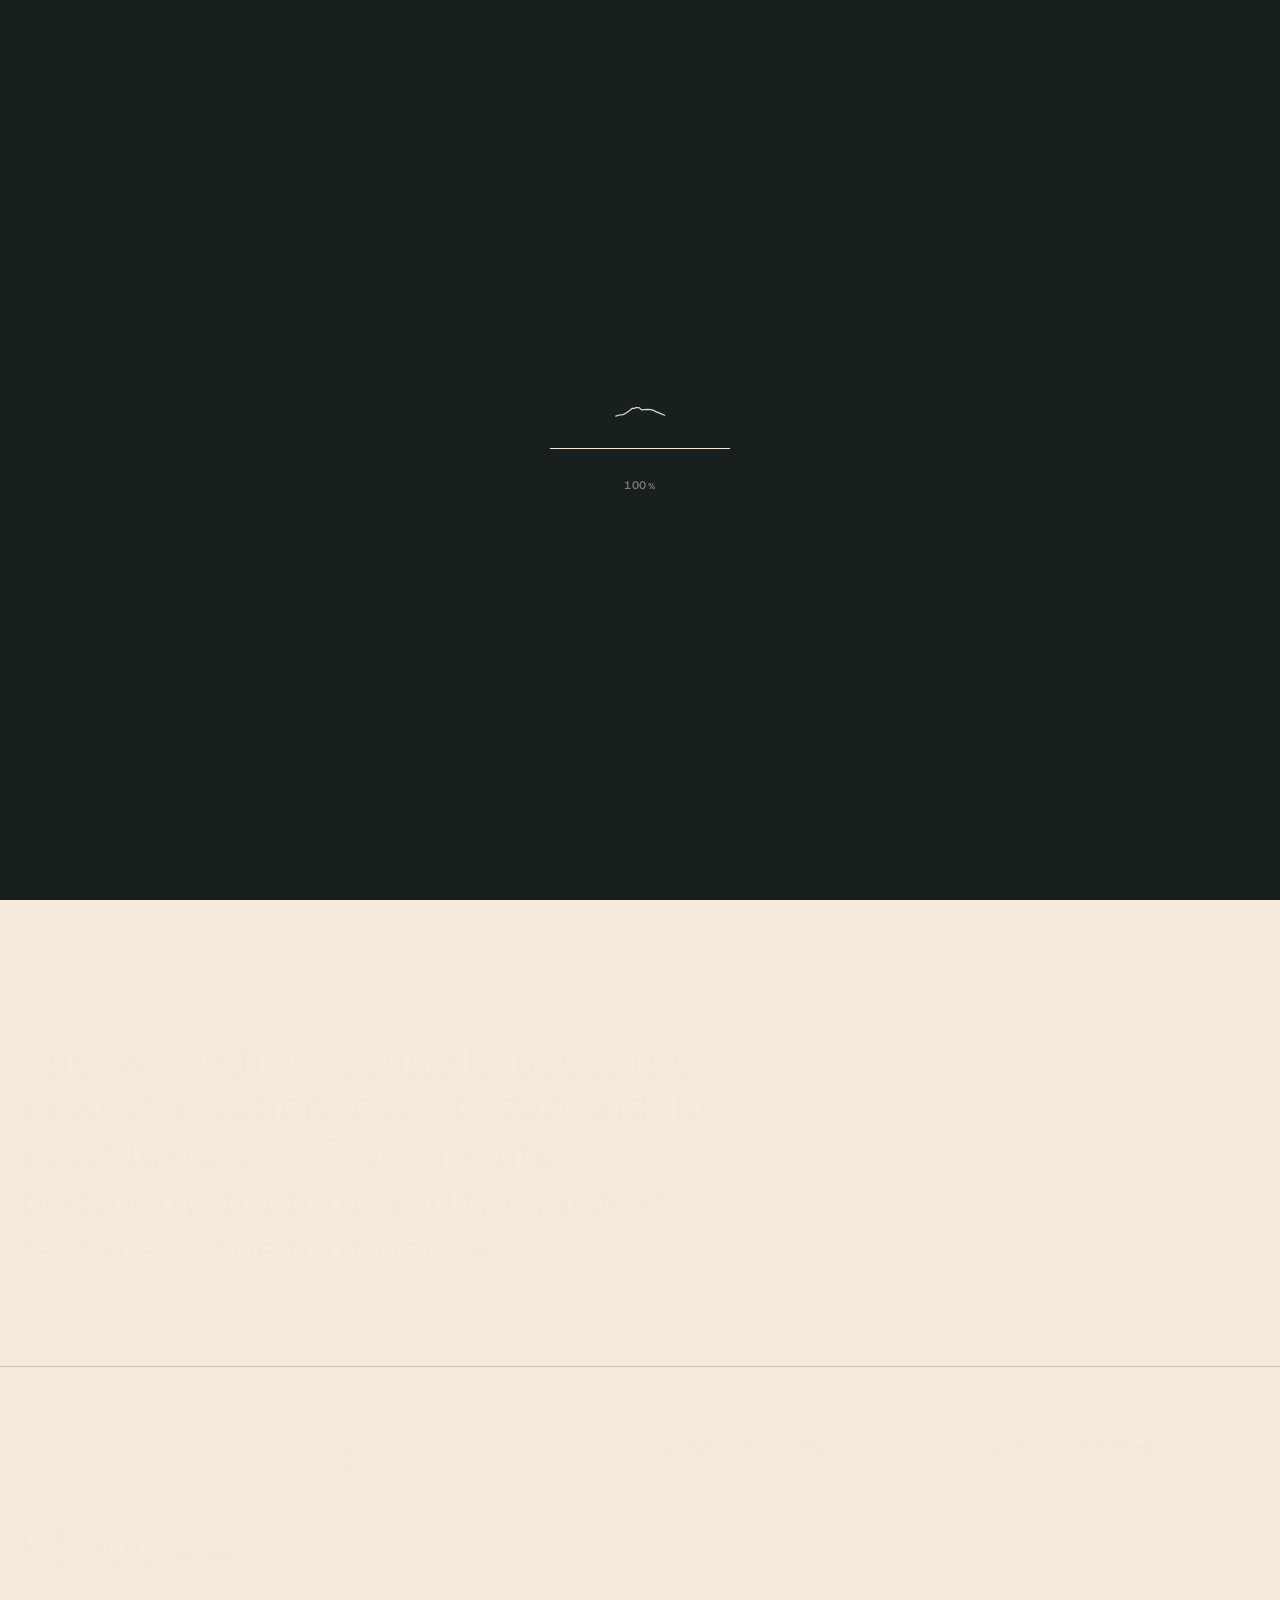
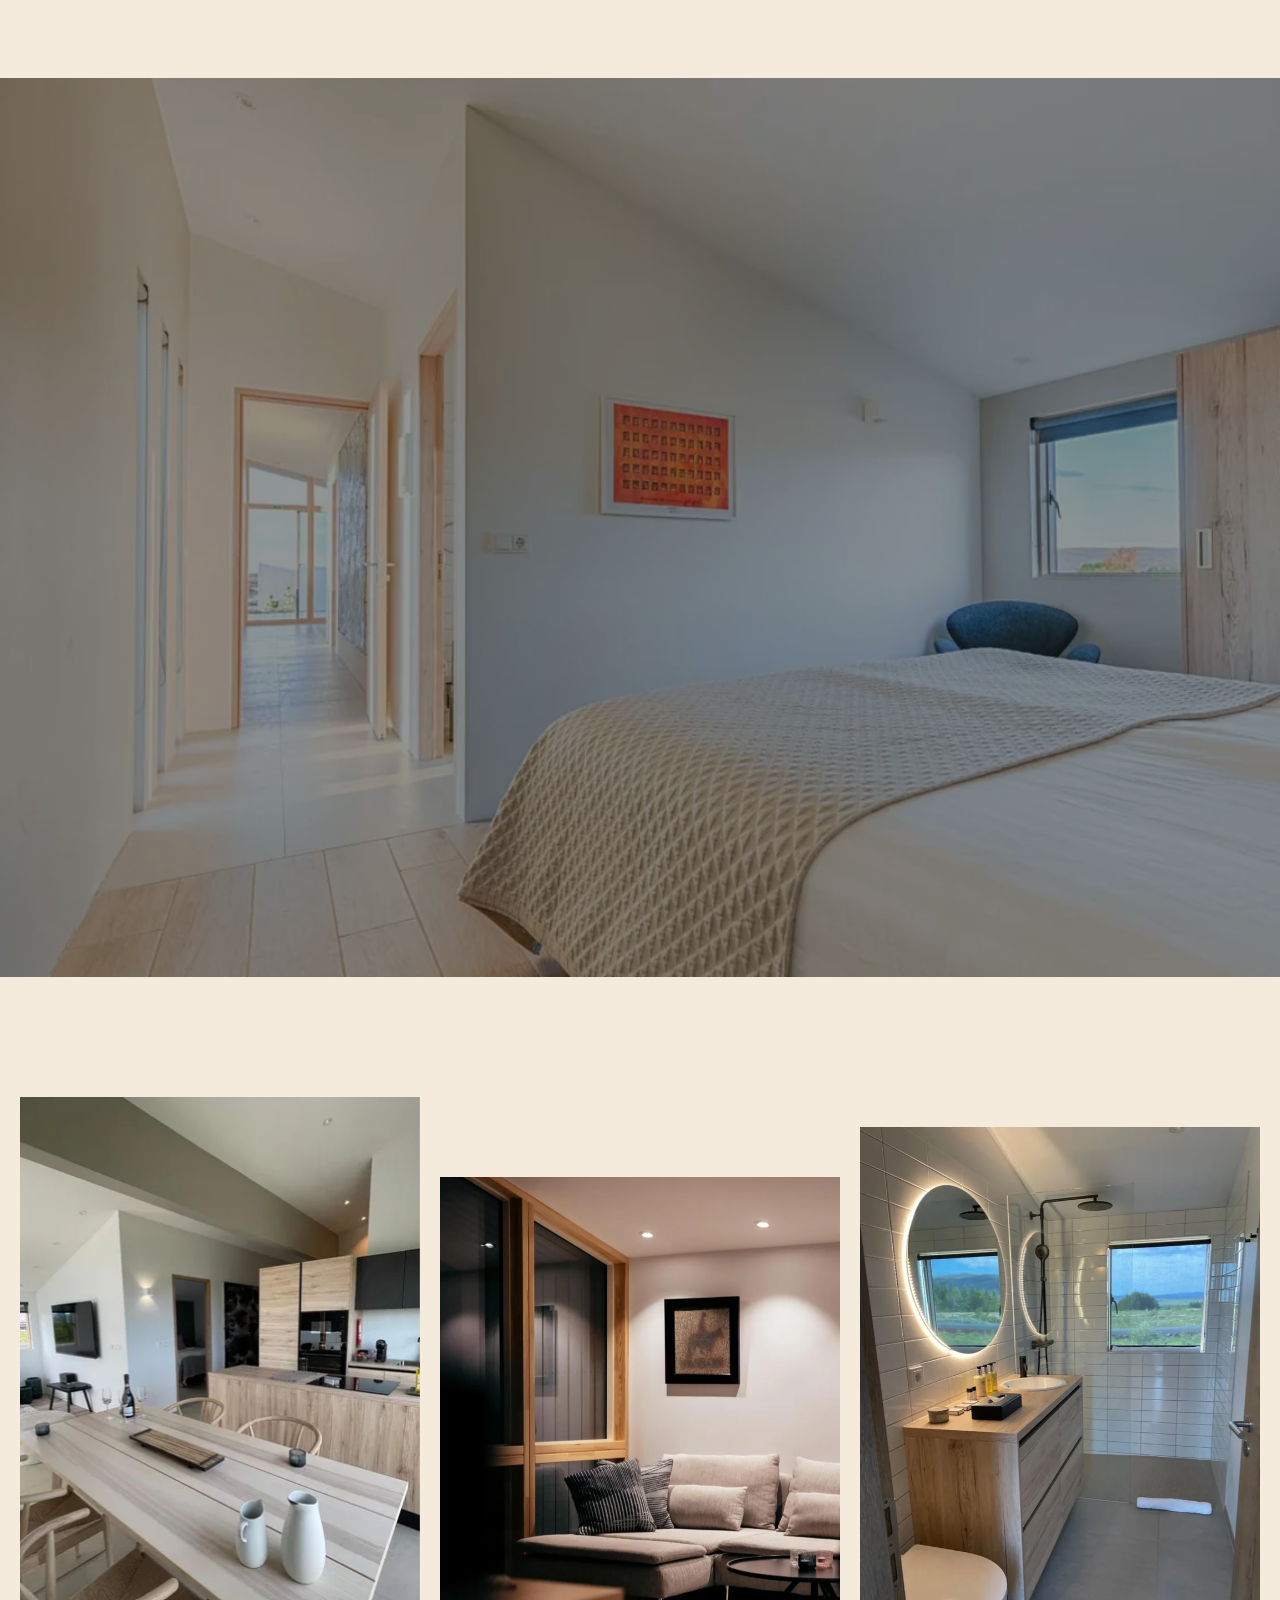
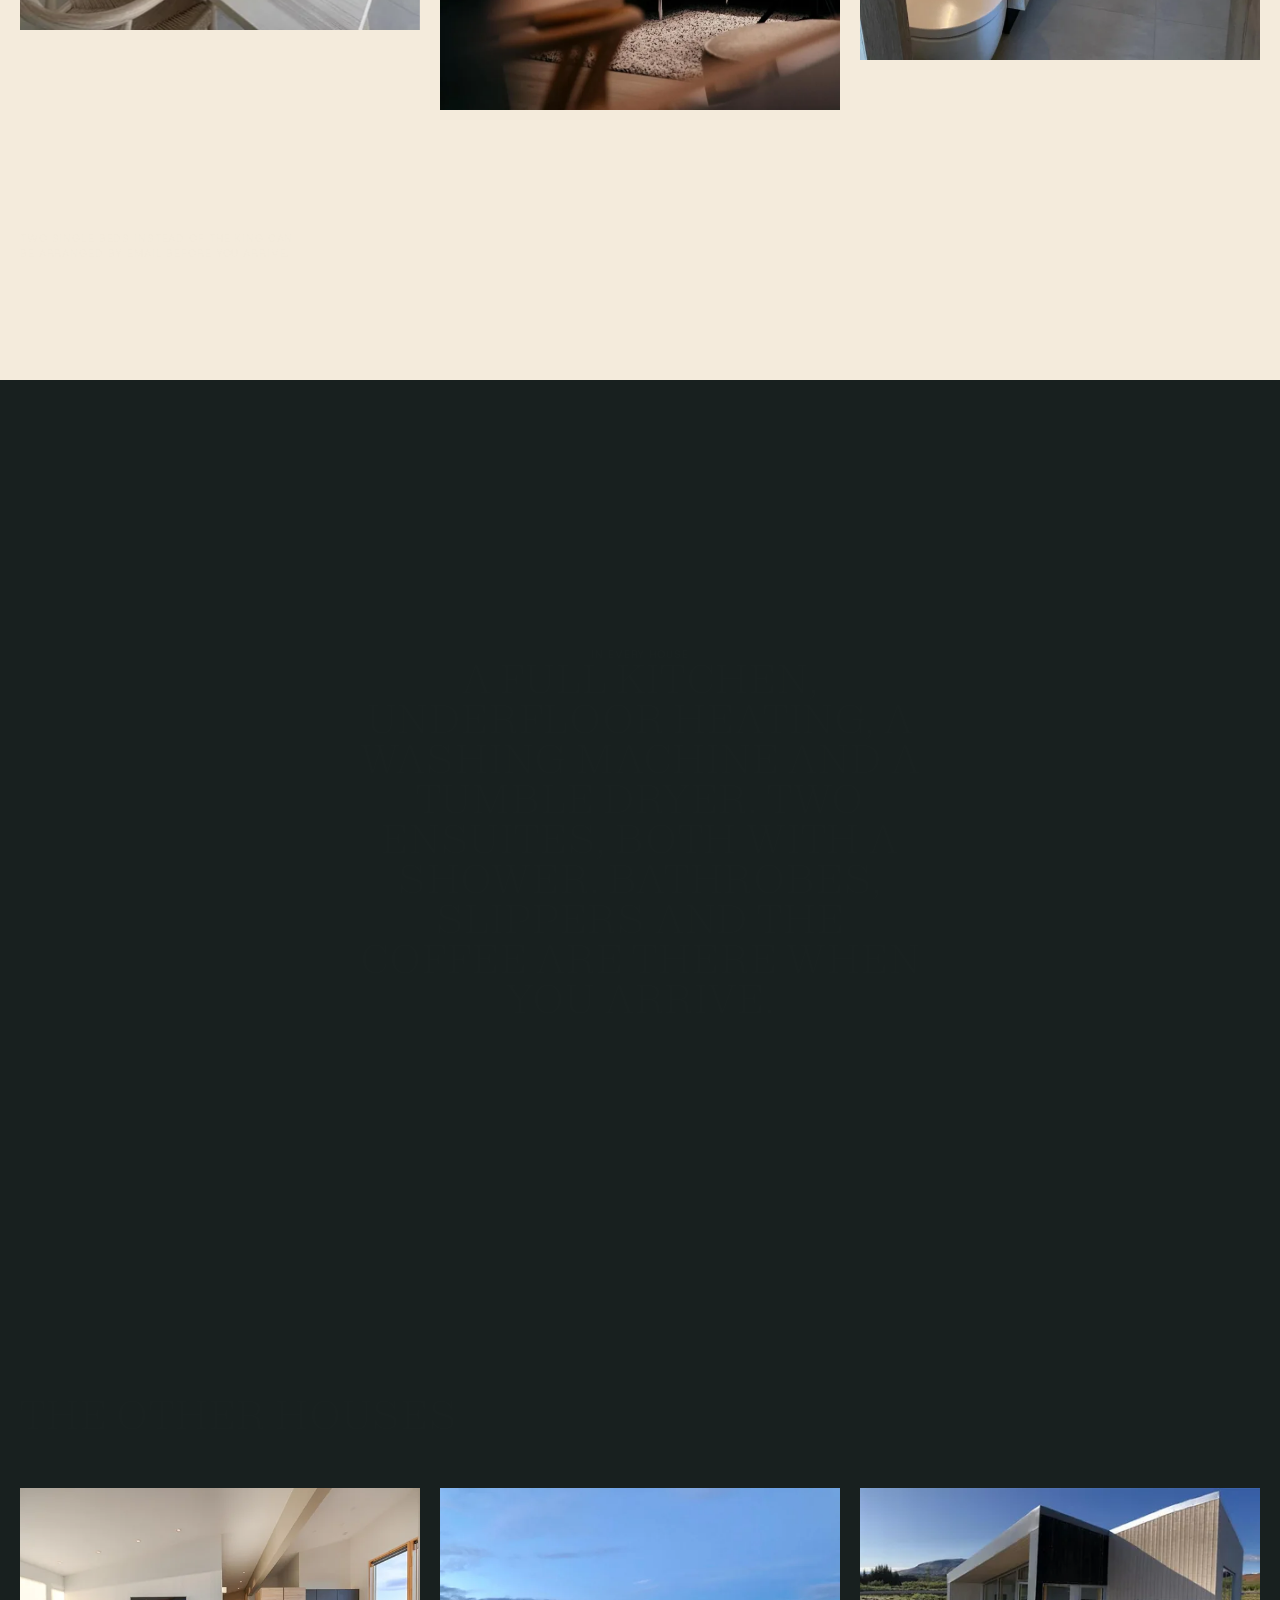
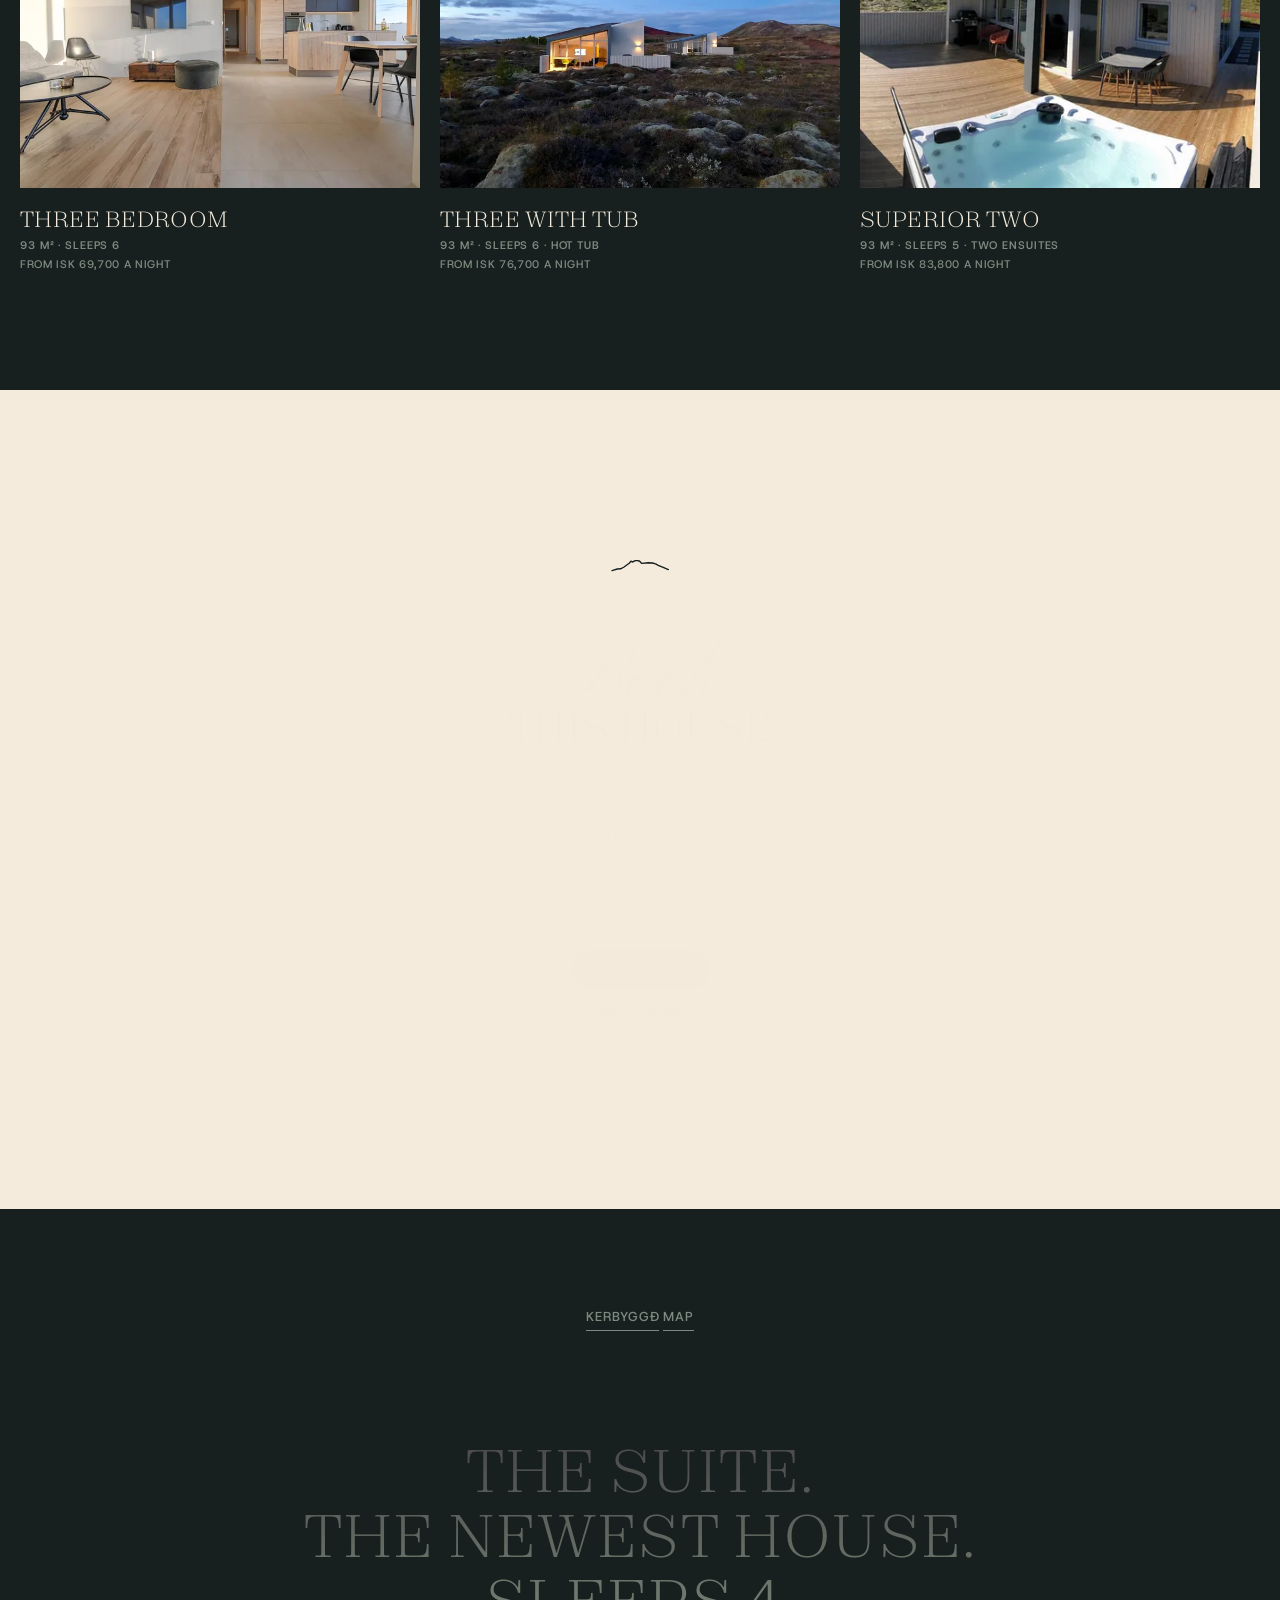
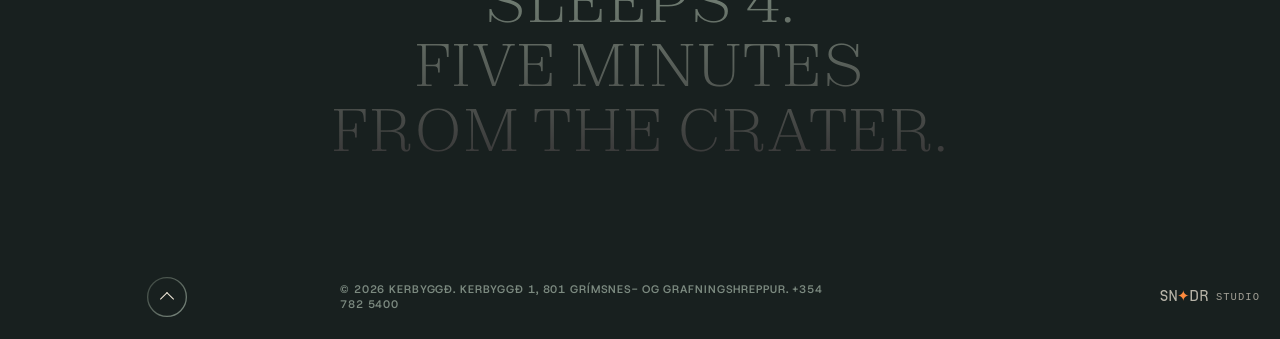
==== commit 44e2efd7: "Deploy 89c0aae (noindex preview)" ====
--- a/house-suite.html
+++ b/house-suite.html
@@ -13,7 +13,7 @@
 <link rel="preload" href="assets/fonts/PinyonScript-latin.woff2" as="font" type="font/woff2" crossorigin>
 <link rel="preload" href="assets/fonts/HostGrotesk-500.woff2" as="font" type="font/woff2" crossorigin>
 <link rel="preload" href="assets/fonts/HostGrotesk-600.woff2" as="font" type="font/woff2" crossorigin>
-<link rel="preload" href="assets/img/suite-kitchen@1440.webp" as="image" type="image/webp" media="(min-width: 768px)">
+<link rel="preload" href="assets/img/suite-aerial@1440.webp" as="image" type="image/webp" media="(min-width: 768px)">
 <script type="application/ld+json">{"@context":"https://schema.org","@type":"Accommodation","name":"The suite, Kerbyggð","description":"The two bedroom suite house is the newest addition to Kerbyggð and the most luxurious. Two ensuite bedrooms for four, and the largest terrace of the four houses.","floorSize":{"@type":"QuantitativeValue","value":93,"unitCode":"MTK"},"occupancy":{"@type":"QuantitativeValue","maxValue":4},"address":{"@type":"PostalAddress","streetAddress":"Kerbyggð 1","addressLocality":"Grímsnes- og Grafningshreppur","postalCode":"801","addressCountry":"IS"}}</script>
 <link rel="stylesheet" href="styles.css">
 <script>
@@ -85,7 +85,7 @@
   <div class="sticky sticky--full-height sticky--under-next" data-parallax-pattern="sectionOutTiny">
     <div class="sticky__layer sticky__layer--sticky intro">
       <div class="intro__media" data-reveal="zoom-in block">
-        <img class="intro__img" src="assets/img/suite-kitchen@1440.webp" srcset="assets/img/suite-kitchen@720.webp 720w, assets/img/suite-kitchen@1440.webp 1440w, assets/img/suite-kitchen@1920.webp 1920w" sizes="100vw" alt="The suite house from the air, deck and hot tub on the open heath" fetchpriority="high">
+        <img class="intro__img" src="assets/img/suite-aerial@1440.webp" srcset="assets/img/suite-aerial@720.webp 720w, assets/img/suite-aerial@1440.webp 1440w, assets/img/suite-aerial@1920.webp 1920w, assets/img/suite-aerial@2400.webp 2400w" sizes="100vw" alt="A white bedroom off the hallway" fetchpriority="high">
       </div>
       <h1 class="intro__title" data-reveal-group data-reveal-delay="400">
         <span class="text-subtitle intro__script" data-reveal="subtitle">The newest, and the</span>
@@ -120,7 +120,7 @@
 <!-- statement over the pinned still -->
 <section class="section ui-dark ui-background-alt l-room-still" data-themed="ui-dark" data-reveal-root>
   <div class="l-room-still__bg appear" data-parallax-pattern="backgroundMove" data-parallax-measure=".section">
-    <img data-img="house-aerial" data-w="720 1440 1920 2400" sizes="100vw" alt="The suite house from the air, deck and hot tub on the open heath" width="1440" height="979">
+    <img data-img="white-bed-hall" data-w="720 1440 1920" sizes="100vw" alt="A white bedroom off the hallway" width="1440" height="979">
   </div>
   <div class="l-room-still__copy" data-reveal-group data-reveal-delay="300">
     <p class="h1 text-center" data-reveal="title">THE NEWEST HOUSE, THE LARGEST TERRACE, AND THE SAME NINETY-THREE SQUARE METRES</p>
@@ -130,9 +130,9 @@
 <!-- gallery -->
 <section class="section ui-light l-room-gallery" data-themed="ui-light" data-reveal-root>
   <div class="l-room-gallery__row">
-    <figure class="l-room-gallery__item l-room-gallery__item--1 parallax-image-move appear" data-parallax-pattern="imageMove"><img data-img="suite-bath-bed" data-w="720 1440 1920" sizes="30vw" alt="The bathroom and the bedroom" width="1440" height="979"><figcaption class="text-small">The bathroom and the bedroom</figcaption></figure>
-    <figure class="l-room-gallery__item l-room-gallery__item--2 parallax-image-move appear" data-parallax-pattern="imageMove"><img data-img="int-kitchen-view" data-w="720 1024" sizes="30vw" alt="The kitchen island and the terrace door" width="1024" height="696"><figcaption class="text-small">The kitchen island and the terrace door</figcaption></figure>
-    <figure class="l-room-gallery__item l-room-gallery__item--3 parallax-image-move appear" data-parallax-pattern="imageMove"><img data-img="int-bed-chair" data-w="720 1024" sizes="30vw" alt="A bedroom with a reading chair" width="1024" height="696"><figcaption class="text-small">A bedroom with a reading chair</figcaption></figure>
+    <figure class="l-room-gallery__item l-room-gallery__item--1 parallax-image-move appear" data-parallax-pattern="imageMove"><img data-img="suite-kitchen" data-w="720 1440 1920" sizes="30vw" alt="The kitchen island and dining table" width="1440" height="979"><figcaption class="text-small">The kitchen island and dining table</figcaption></figure>
+    <figure class="l-room-gallery__item l-room-gallery__item--2 parallax-image-move appear" data-parallax-pattern="imageMove"><img data-img="suite-living" data-w="720 1200 1600" sizes="30vw" alt="The living room of the suite house" width="1200" height="816"><figcaption class="text-small">The living room of the suite house</figcaption></figure>
+    <figure class="l-room-gallery__item l-room-gallery__item--3 parallax-image-move appear" data-parallax-pattern="imageMove"><img data-img="suite-bath" data-w="720 1440 1920" sizes="30vw" alt="The bathroom in the suite house" width="1440" height="979"><figcaption class="text-small">The bathroom in the suite house</figcaption></figure>
   </div>
   <p class="l-room-gallery__note text-small" data-reveal="text">Two single beds instead of the king can be arranged by email before you arrive.</p>
 </section>
@@ -150,17 +150,17 @@
   <h2 class="h2 l-room-others__title" data-reveal="title">THE OTHER HOUSES</h2>
   <ul class="l-room-others__list">
     <li><a class="l-room-others__card" href="house-three.html">
-      <span class="l-room-others__media appear"><img data-img="three-open-plan" data-w="720 1024" sizes="30vw" alt="" width="1024" height="696"></span>
+      <span class="l-room-others__media appear"><img data-img="three-open-plan" data-w="720 1440 1920 2560" sizes="30vw" alt="" width="1440" height="979"></span>
       <span class="l-room-others__name h3">THREE BEDROOM</span>
       <span class="text-small">93 m² · sleeps 6<span class="l-room-others__price">From ISK 69,700 a night</span></span>
     </a></li>
     <li><a class="l-room-others__card" href="house-three-tub.html">
-      <span class="l-room-others__media appear"><img data-img="three-bed-king" data-w="720 1024" sizes="30vw" alt="" width="1024" height="696"></span>
+      <span class="l-room-others__media appear"><img data-img="three-exterior" data-w="720 1440 1920" sizes="30vw" alt="" width="1440" height="979"></span>
       <span class="l-room-others__name h3">THREE WITH TUB</span>
       <span class="text-small">93 m² · sleeps 6 · hot tub<span class="l-room-others__price">From ISK 76,700 a night</span></span>
     </a></li>
     <li><a class="l-room-others__card" href="house-superior.html">
-      <span class="l-room-others__media appear"><img data-img="superior-kitchen" data-w="720 1024" sizes="30vw" alt="" width="1024" height="696"></span>
+      <span class="l-room-others__media appear"><img data-img="superior-tub" data-w="720 1440 1920" sizes="30vw" alt="" width="1440" height="979"></span>
       <span class="l-room-others__name h3">SUPERIOR TWO</span>
       <span class="text-small">93 m² · sleeps 5 · two ensuites<span class="l-room-others__price">From ISK 83,800 a night</span></span>
     </a></li>
--- a/styles.css
+++ b/styles.css
@@ -1158,7 +1158,21 @@
    find out, which is exactly the trip to the OTA this build exists to stop.
    The figure sits with the name in the selector, with the spec on touch, and as
    a full fact row on the house pages. */
-.l-three-worlds__price{position:absolute;top:100%;left:0;margin-top:12px;color:var(--t-primary);letter-spacing:.06em}
+.l-three-worlds__price{position:absolute;top:100%;left:0;margin-top:12px;height:1.36em;color:var(--t-primary);letter-spacing:.06em}
+/* Same vocabulary as the house name above it: a mask, characters that slide
+   vertically on the house curve, staggered, and direction-aware so the rate
+   leaves the way the name leaves. The stagger is tighter than the name's 12ms
+   because this line has three times the characters at a fifth the size, and at
+   12ms the tail of the number was still arriving after the name had settled. */
+.l-three-worlds__price-line{position:absolute;left:0;top:0;white-space:nowrap;overflow:hidden;line-height:1.36}
+.l-three-worlds__price-line .char{transition:transform .6s var(--ease-house);transition-delay:calc(var(--char-index) * 5ms)}
+.l-three-worlds__price-line:not(.is-active) .char{transform:translateY(130%)}
+.l-three-worlds__price-line.is-leaving-up .char{transform:translateY(-130%)}
+@media (prefers-reduced-motion:reduce){
+  .l-three-worlds__price-line .char{transition:none}
+  .l-three-worlds__price-line:not(.is-active){opacity:0}
+  .l-three-worlds__price-line:not(.is-active) .char{transform:none}
+}
 .l-three-worlds__price b{font-weight:600;color:var(--t-text)}
 .l-rooms-mobile__price{display:block;margin-top:4px;color:var(--t-primary);letter-spacing:.06em}
 .l-room-others__price{display:block;margin-top:4px;color:var(--t-primary);letter-spacing:.06em}
@@ -1168,3 +1182,60 @@
    adds no height and the bottom row sat 3px off the viewport edge. Reserve the
    line's height instead of nudging the whole block by a magic number. */
 @media (min-width:768px){ .l-three-worlds__bottom{bottom:calc(var(--spacing) + 30px)} }
+
+/* ---- map chapter: length, and the title that ran under the card ----
+   650svh of scroll for four stops was more than the content earns; 72svh a stop
+   with a shorter run-out keeps the flight and loses the wait. The title was
+   centred across the full width with the card pinned right, so the h0 ran
+   underneath it and the last word was never visible: give the title the left of
+   the screen and let the card have the right. */
+@media (min-width:768px){
+  .l-location__card-sticky{height:calc(72svh * var(--location-count,4) + 40svh)}
+  .l-location__map-layer{height:calc(72svh * var(--location-count,4) + 40svh + 80svh)}
+  .l-location__title{right:auto;width:min(58vw,760px);align-items:flex-start;text-align:left;
+    padding-left:var(--spacing);padding-right:0}
+  .l-location__title .h0{font-size:6.4rem;line-height:1.02}
+  .l-location__title .text-subtitle{font-size:5.6rem}
+}
+@media (min-width:1600px){ .l-location__title .h0{font-size:8rem} }
+
+/* ---- the herbarium's closing pages ----
+   A full viewport of nothing between the two paragraphs, and the first of them
+   set three columns wide, which turned an ordinary sentence into a tall ribbon
+   of uppercase serif two or three words to the line. Give the copy a readable
+   measure and cut the gap to something that still separates them. */
+.l-selection__spacer{height:34svh}
+@media (min-width:768px){
+  .l-selection__flow .row:first-child .h3{
+    flex:0 0 41.6667vw;max-width:41.6667vw;margin-left:16.6667vw}
+  .l-selection__statement{flex:0 0 50vw;max-width:50vw;margin-left:41.6667vw}
+}
+@media (max-width:767px){ .l-selection__spacer{height:16svh} }
+
+/* ---- reviews ----
+   The carousel above is the moment; this is the part a search engine and a
+   sceptical reader both need: every review in full, on the page, at rest. */
+.l-reviews{padding:calc(var(--spacing)*6) var(--spacing) calc(var(--spacing)*7)}
+.l-reviews__head{display:flex;flex-direction:column;align-items:center;gap:calc(var(--spacing)*.6);
+  margin-bottom:calc(var(--spacing)*4)}
+.l-reviews__score{font-family:var(--font-serif);font-weight:300;line-height:.9;color:var(--t-heading);
+  font-size:11rem;letter-spacing:.01em;font-variant-numeric:tabular-nums}
+.l-reviews__meta{text-align:center;color:var(--t-text)}
+.l-reviews__meta span{display:block;color:var(--t-small);margin-top:4px}
+.l-reviews__list{display:grid;gap:calc(var(--spacing)*2.5);max-width:1180px;margin:0 auto;
+  grid-template-columns:1fr}
+@media (min-width:768px){ .l-reviews__list{grid-template-columns:repeat(2,1fr);
+  gap:calc(var(--spacing)*3) calc(var(--spacing)*4)} }
+@media (min-width:1400px){ .l-reviews__list{grid-template-columns:repeat(3,1fr)} }
+/* the first review is the longest and carries the section, so it spans */
+@media (min-width:1400px){ .l-reviews__item:first-child{grid-column:span 2} }
+.l-reviews__item{display:flex;flex-direction:column;gap:calc(var(--spacing)*.9);
+  border-top:1px solid var(--t-line);padding-top:calc(var(--spacing)*1.1)}
+.l-reviews__quote{margin:0}
+.l-reviews__quote p{margin:0;font-size:1.6rem;line-height:1.5;color:var(--t-text);max-width:52ch;
+  text-wrap:pretty}
+.l-reviews__by{color:var(--t-heading)}
+.l-reviews__by span{display:block;color:var(--t-small);margin-top:2px}
+.l-reviews__foot{text-align:center;color:var(--t-small);margin-top:calc(var(--spacing)*3.5)}
+@media (min-width:1920px){ .l-reviews__quote p{font-size:1.8rem} }
+@media (max-width:767px){ .l-reviews__score{font-size:7.2rem} .l-reviews__quote p{font-size:1.5rem} }
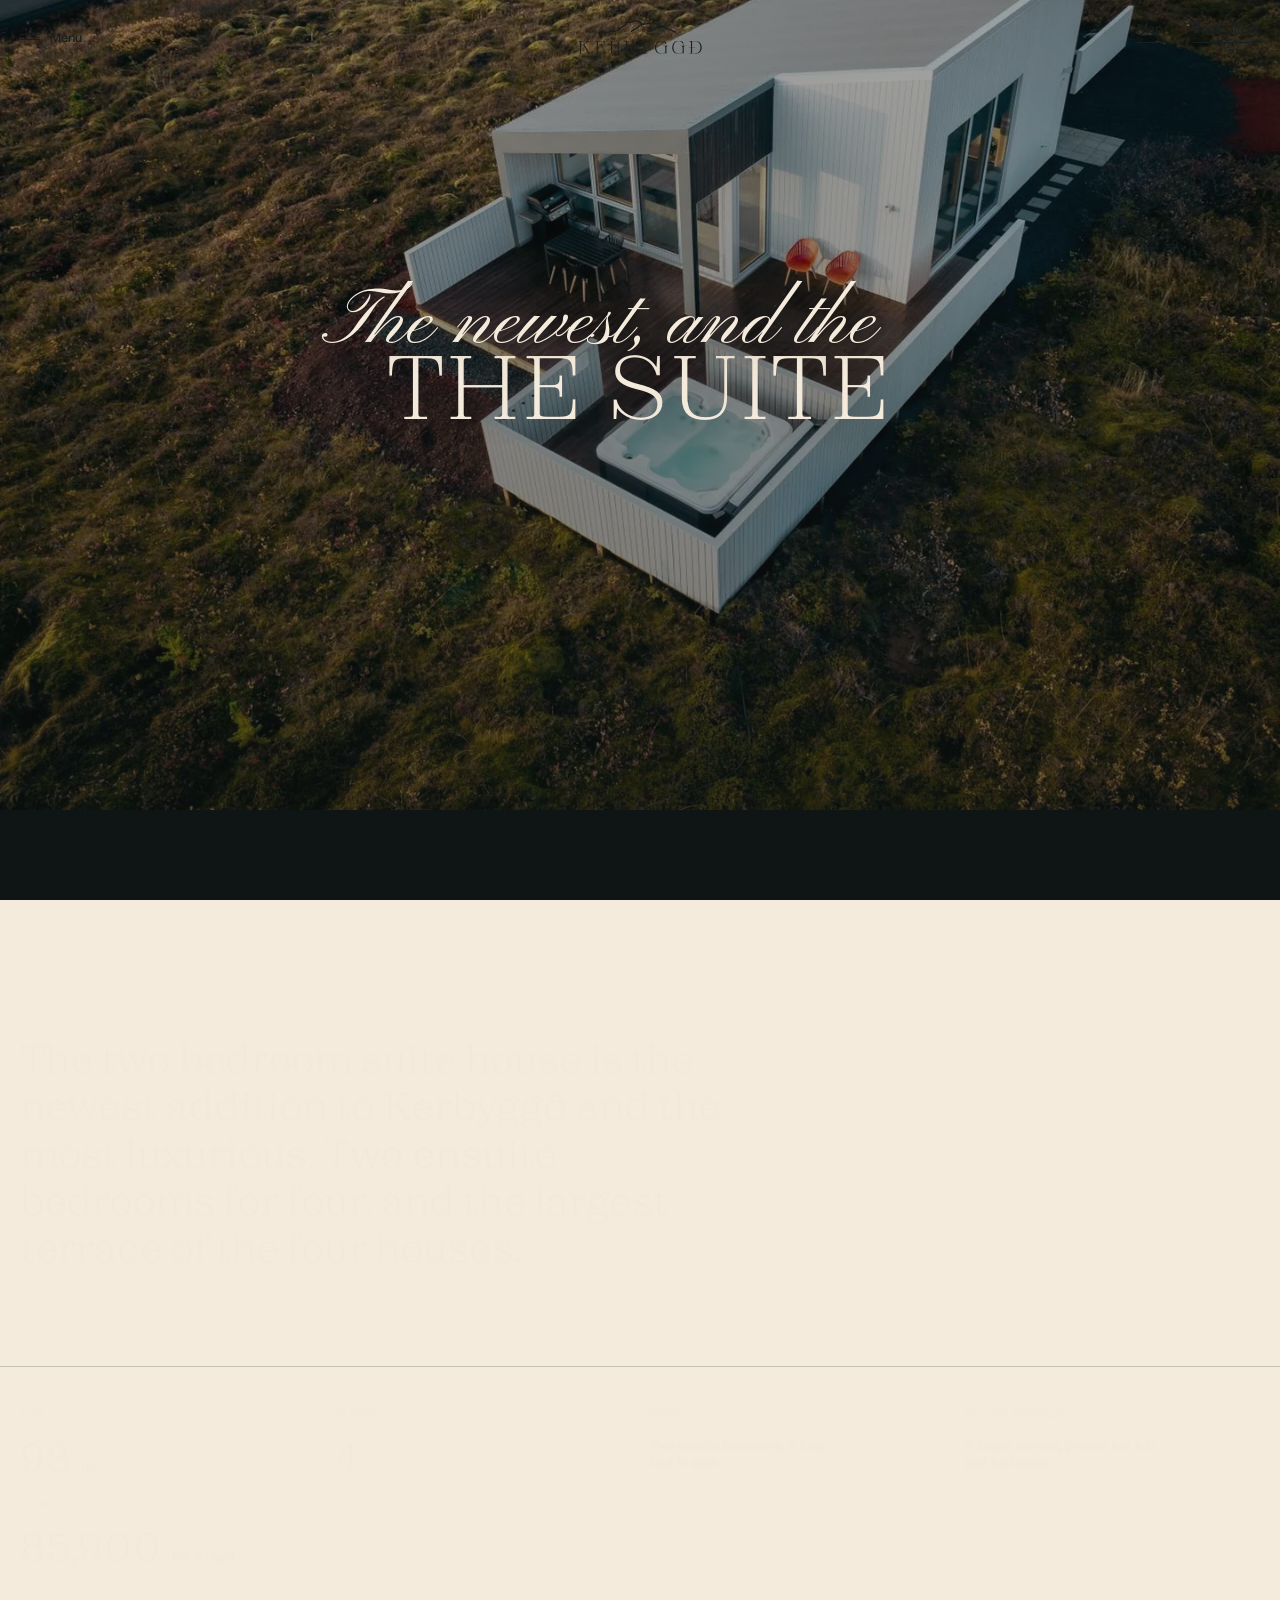
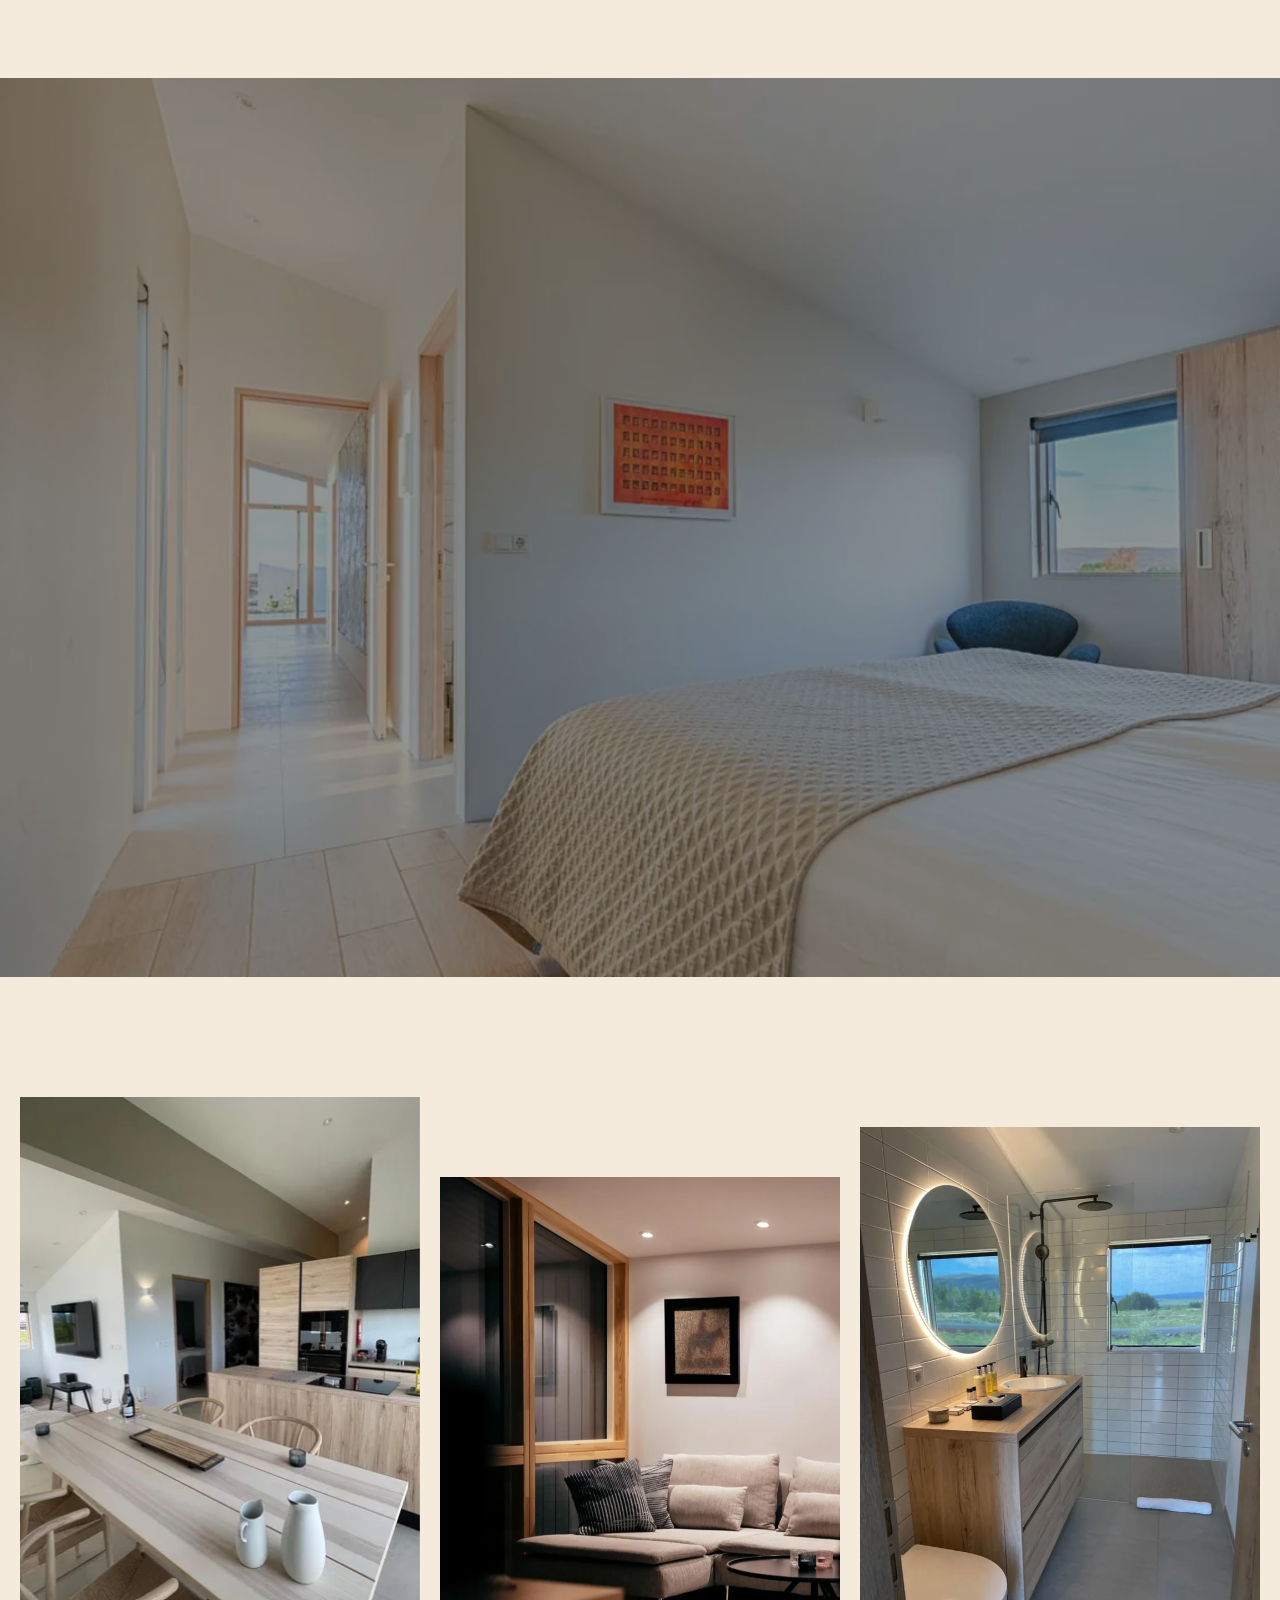
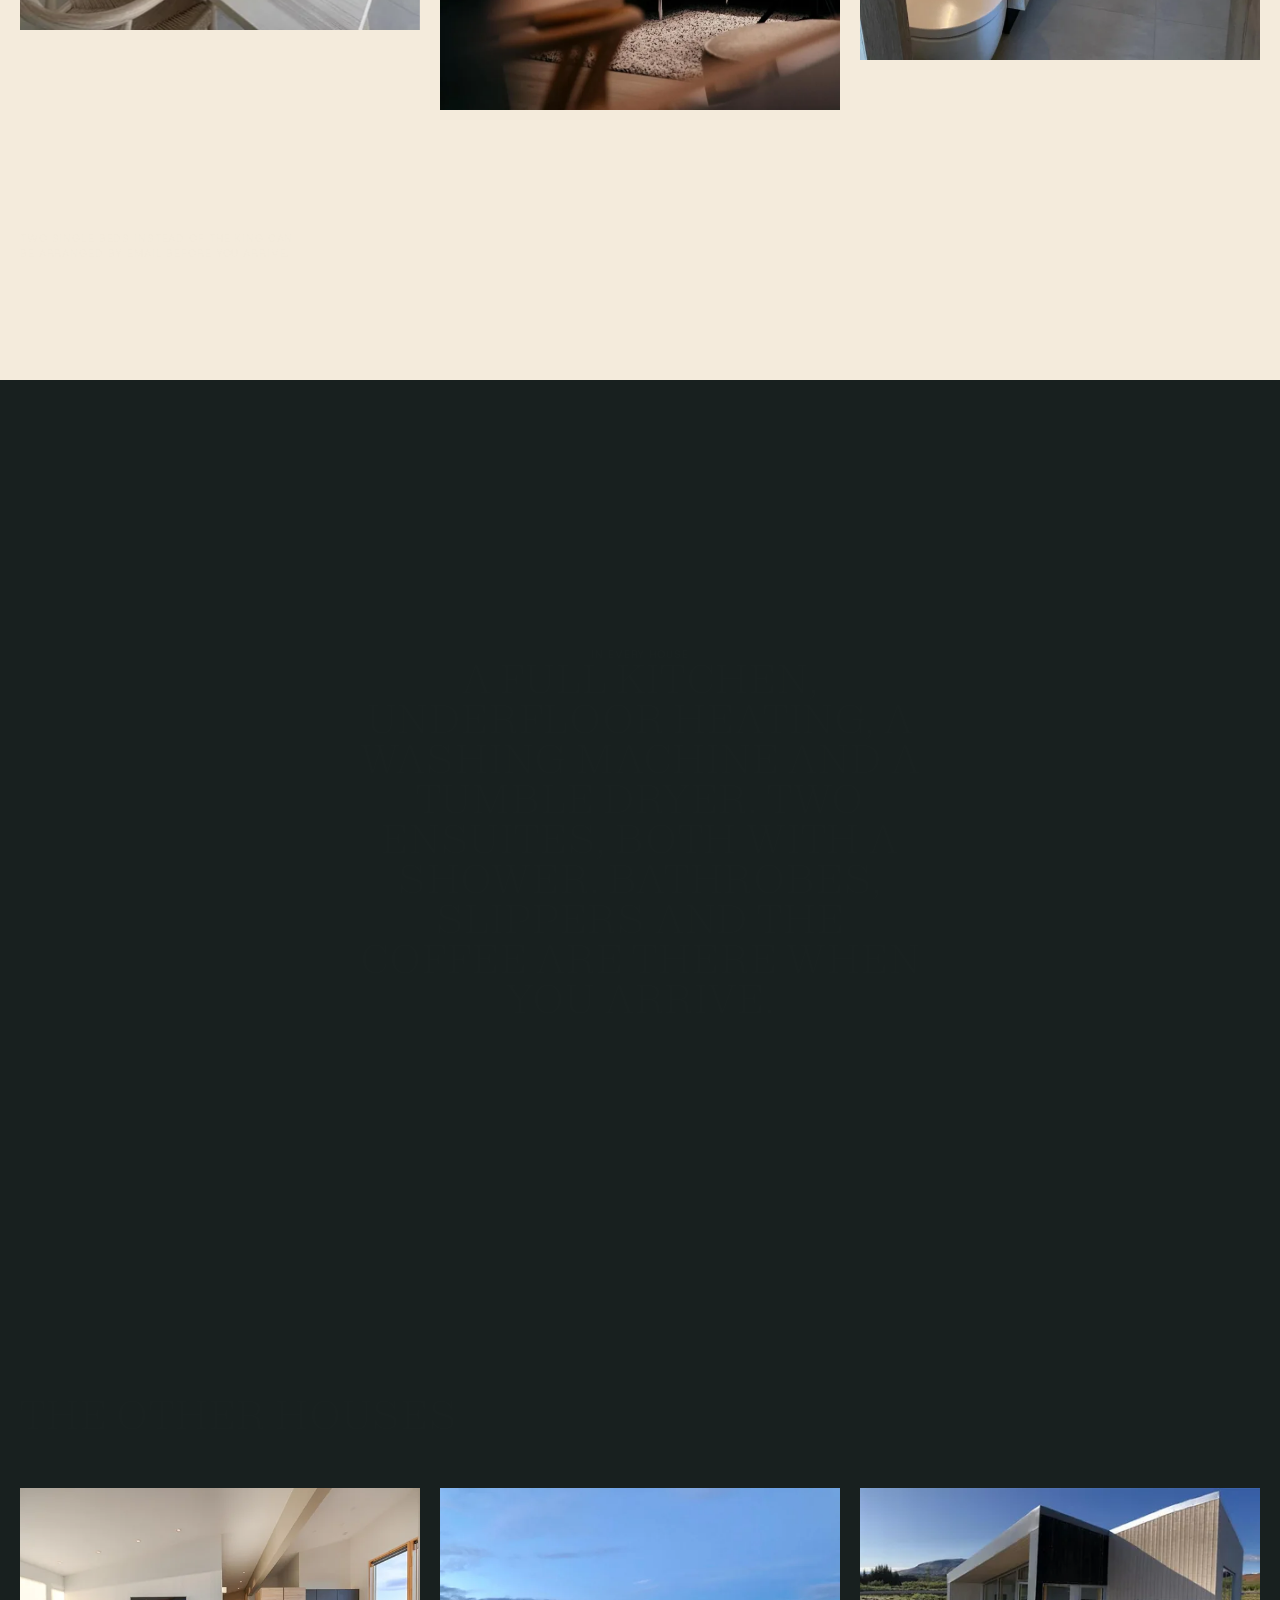
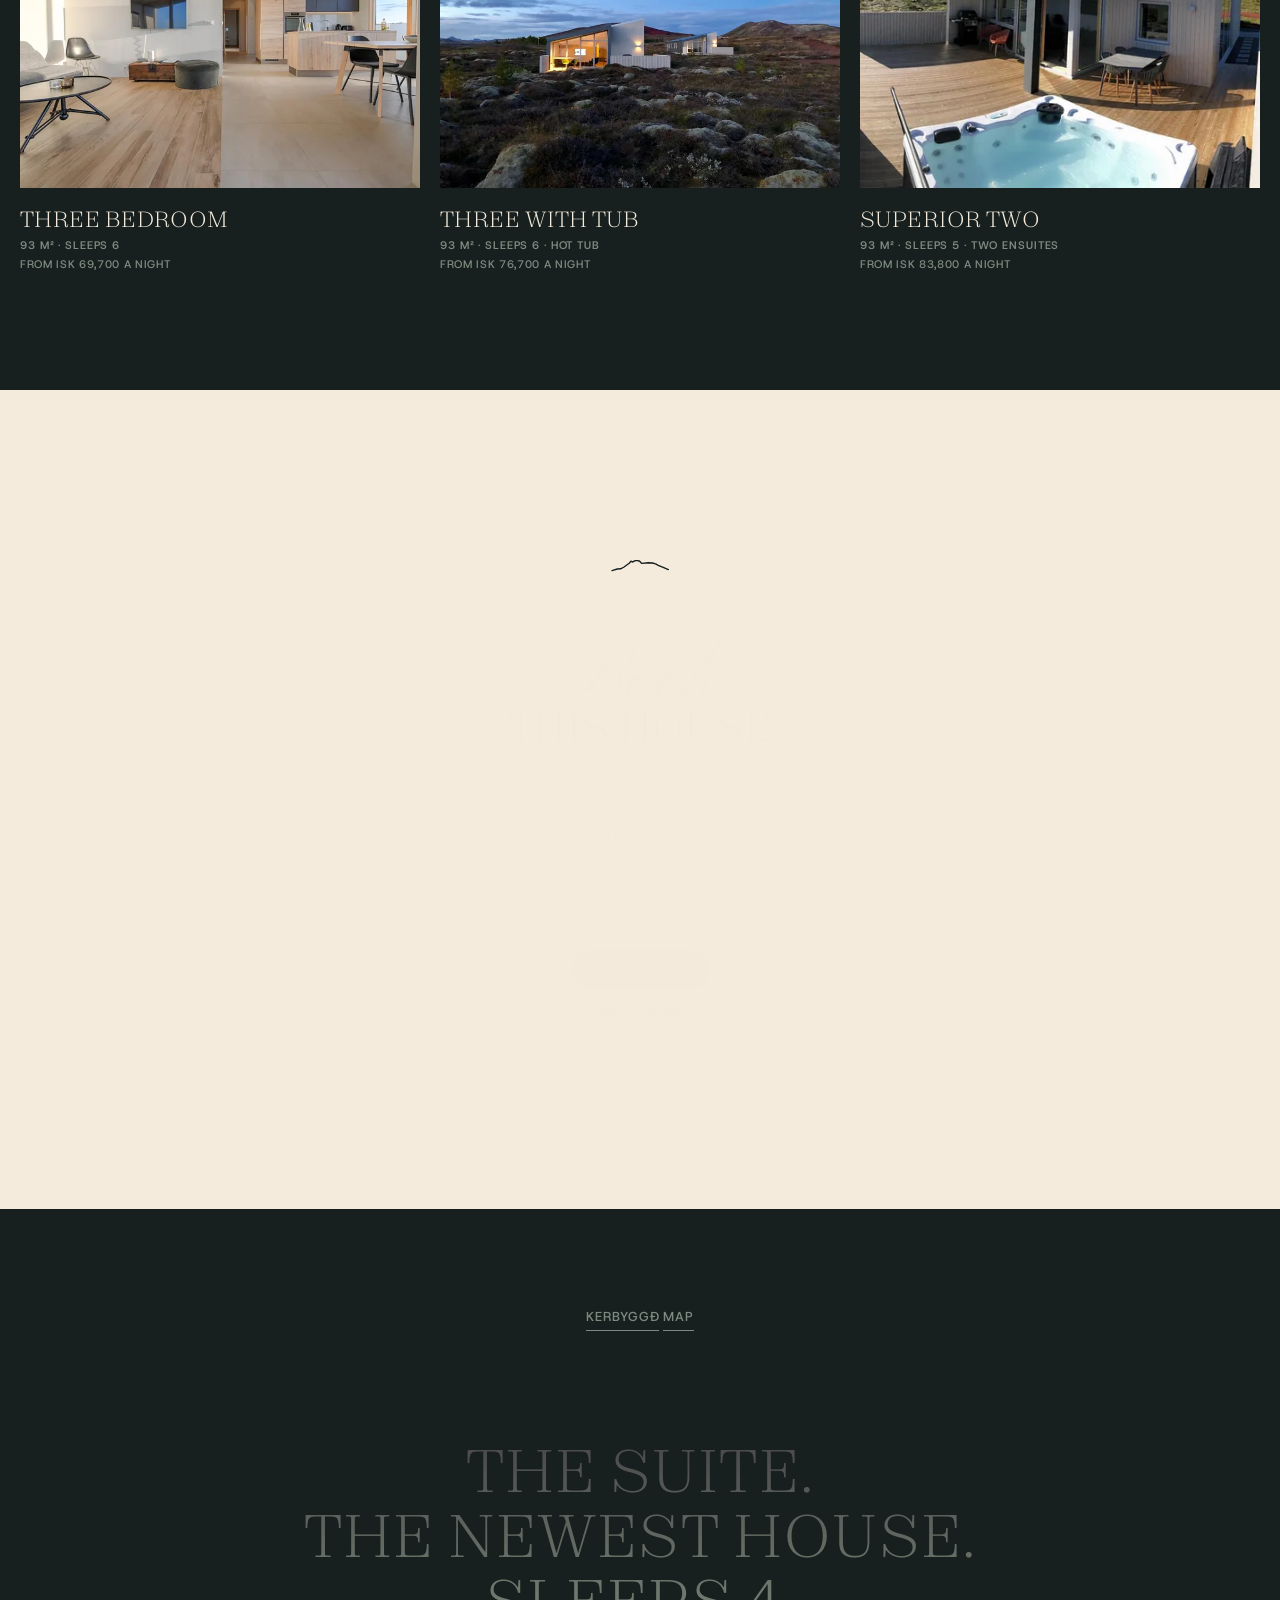
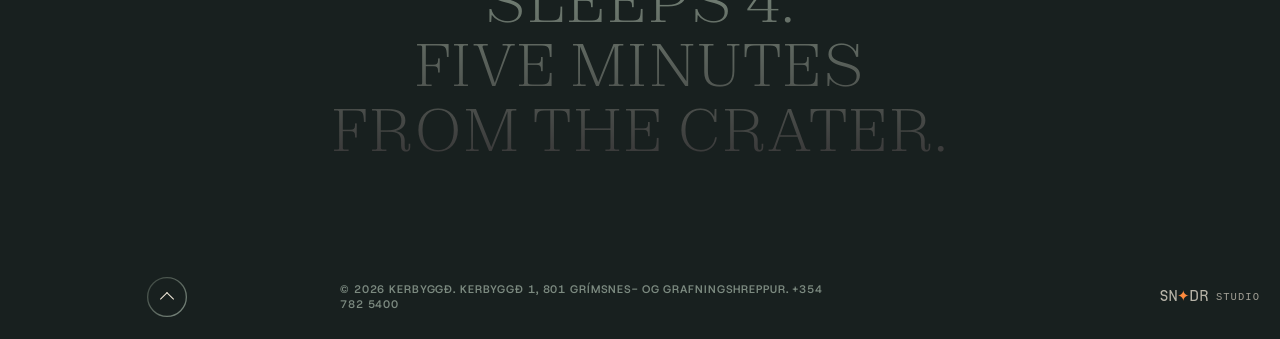
==== commit b99f52f0: "Deploy c0585cc (noindex preview)" ====
--- a/house-suite.html
+++ b/house-suite.html
@@ -49,10 +49,9 @@
     </div>
     <a class="header__logo" href="index.html" aria-label="Kerbyggð, back to the front page">
       <span class="header__logo-text">
+        <svg class="header__logo-ridge" viewBox="0 0 300 62" aria-hidden="true"><use href="#wm-ridge"/></svg>
         <svg class="header__logo-word" viewBox="0 0 985.14 100" aria-hidden="true"><use href="#wm-word"/></svg>
-        <span class="header__logo-sub">Golden Circle</span>
       </span>
-      <svg class="header__logo-mark" viewBox="0 0 300 62" aria-hidden="true"><use href="#wm-ridge-s"/></svg>
     </a>
     <div class="header__right">
       <a class="btn btn--underline header__map" href="index.html#locations"><span class="btn__underline">Map</span></a>
--- a/styles.css
+++ b/styles.css
@@ -196,14 +196,13 @@
 html.with-modal .header__menu-word--close{opacity:1;transform:none}
 /* The mark is drawn artwork in a sprite, so both states take their colour from
    the themed header with currentColor and no invert filter is needed. */
-.header__logo{position:relative;display:block;height:31px;width:126px;text-align:center;color:inherit}
-.header__logo-text,.header__logo-mark{position:absolute;left:50%;top:0;transform:translateX(-50%);transition:opacity var(--d-normal) var(--ease-house)}
-.header__logo-text{display:block;width:126px;color:inherit;opacity:0}
+/* ONE lockup, in both states. It used to cross-fade to a reduced ridge with no
+   wordmark once you scrolled, so the mountain changed shape halfway down the
+   page and the name vanished with it. Same drawing as the hero, at 126px. */
+.header__logo{position:relative;display:block;width:126px;color:inherit}
+.header__logo-text{display:flex;flex-direction:column;align-items:center;color:inherit}
+.header__logo-ridge{display:block;width:calc(126px*.60);height:auto;margin-bottom:calc(126px*.045)}
 .header__logo-word{display:block;width:126px;height:auto}
-.header__logo-sub{display:block;margin-top:7px;font-size:.9rem;font-weight:600;letter-spacing:.18em;text-transform:uppercase;opacity:.62;padding-left:.18em}
-.header--top .header__logo-text{opacity:1}
-.header__logo-mark{width:46px;height:auto;top:9px;opacity:1}
-.header--top .header__logo-mark{opacity:0}
 .header .btn--underline{font-size:1.3rem}
 .header .header__book{display:inline-flex}
 @media (max-width:767px){
@@ -231,7 +230,10 @@
 .modal__bg::after{content:"";position:absolute;inset:0;background:rgba(15,21,20,.55)}
 .modal__bg::before{content:"";position:absolute;left:0;right:0;top:0;height:calc(var(--spacing)*3 + 30px);background:linear-gradient(#0F1514,transparent);z-index:1}
 .modal__img{width:100%;height:100%;object-fit:cover}
-.modal__scroller{position:absolute;inset:0;display:flex;align-items:center;justify-content:center;clip-path:inset(100% 0 0 0);transition:clip-path var(--d-normal) var(--ease-house)}
+.modal__scroller{position:absolute;inset:0;display:flex;align-items:center;justify-content:center;clip-path:inset(100% 0 0 0);transition:clip-path var(--d-normal) var(--ease-house);overflow-y:auto;overscroll-behavior:contain;-webkit-overflow-scrolling:touch;padding:calc(var(--header-h) + var(--spacing)) var(--spacing) calc(var(--spacing)*2)}
+/* a list taller than the screen must start at the top, or centring hides its
+   first item above the fold with nothing to scroll back to */
+.modal__scroller:has(.menu__list){align-items:safe center}
 .modal.is-open .modal__scroller{clip-path:inset(0 0 0 0)}
 .modal.is-open .modal__bg{opacity:1}
 .modal.is-closing .modal__scroller{clip-path:inset(0 0 100% 0)}
@@ -674,12 +676,21 @@
 .l-location__map-layer,.l-location__card-layer{grid-area:loc}
 .l-location__map-layer{height:calc(100svh * var(--location-count,4) + 50svh + 200svh)}
 .l-location__map-pin{height:100svh;overflow:hidden;background:#0F1514}
-.l-location__map{position:absolute;left:50%;top:50%;width:max(100vw,calc(100svh*1.25));aspect-ratio:5/4;transform:translate(-50%,-50%);transform-origin:50% 50%;will-change:transform}
+/* The box MUST carry the sheet's own aspect. The reference's sheet was 5x4 tiles
+   and its CSS said so; this sheet is 7x6 (1792x1536 = 1.1667). Left at 5/4 the
+   image was cropped by object-fit, the route SVG was stretched to a different
+   aspect than the image it sat on, and the pins, positioned in % of the box,
+   landed on a box the geography no longer filled. Routes drew invisibly thin in
+   the wrong place and the whole chapter read as broken. One number, both places. */
+.l-location__map{position:absolute;left:50%;top:50%;width:max(100vw,calc(100svh*1.16667));aspect-ratio:1792/1536;transform:translate(-50%,-50%);transform-origin:50% 50%;will-change:transform}
 .l-location__map-inner{position:absolute;inset:0;will-change:transform;transition:none}
 .l-location__map-img{position:absolute;inset:0;background:#0d0d0d;width:100%;height:100%;object-fit:cover;filter:brightness(.85) contrast(1.05)}
 /* real walking routes, drawn when their card becomes active */
 .l-location__routes{position:absolute;inset:0;width:100%;height:100%;overflow:visible}
-.l-location__route{stroke:rgba(244,235,220,.9);stroke-width:.11;stroke-linecap:round;stroke-linejoin:round;opacity:0;transition:opacity .5s var(--ease-house),stroke-dashoffset 1.6s var(--ease-house)}
+/* stroke-width is in viewBox units (116.667 wide), so .26 lands at roughly
+   3px on a 1440 screen and stays proportional as the map scales; .11 was a
+   hairline that vanished under the dim layer */
+.l-location__route{stroke:rgba(244,235,220,.95);stroke-width:.36;stroke-linecap:round;stroke-linejoin:round;opacity:0;filter:drop-shadow(0 0 .4px rgba(244,235,220,.55));transition:opacity .5s var(--ease-house),stroke-dashoffset 1.6s var(--ease-house)}
 .l-location__route.is-drawn{opacity:1}
 .l-location__home{position:absolute;transform:translate(-50%,-50%);display:flex;flex-direction:column;align-items:center;gap:4px;z-index:2}
 .l-location__home i{width:5px;height:5px;border-radius:50%;background:#F4EBDC;box-shadow:0 0 0 4px rgba(244,235,220,.18)}
@@ -689,7 +700,7 @@
 .l-location__landmark--holt{color:#F4EBDC;font-size:.6rem}
 .l-location__landmark--holt i{display:block;width:3px;height:3px;background:#F4EBDC;border-radius:50%;margin:0 auto 3px}
 .l-location__pins{position:absolute;inset:0;opacity:0}
-.l-location__pin{position:absolute;transform:translate(-50%,-50%);width:13px;height:13px}
+.l-location__pin{position:absolute;transform:translate(-50%,-50%);width:18px;height:18px}
 .l-location__pin i{position:absolute;left:50%;top:50%;width:1.25px;height:1.25px;margin:-.625px 0 0 -.625px;background:#F4EBDC;border-radius:50%}
 .l-location__pin i::after{content:"";position:absolute;left:50%;top:50%;width:13px;height:13px;margin:-6.5px 0 0 -6.5px;border-radius:50%;background:rgba(15,21,20,.5);border:.22px solid #F4EBDC;transform:scale(.3);transition:transform var(--d-slow) var(--ease-house)}
 .l-location__pin.is-active i::after{transform:scale(1)}
@@ -984,7 +995,8 @@
 .modal--booking .modal__bg{opacity:.10}
 .modal--booking .modal__bg::after{background:rgba(15,21,20,.82)}
 .bk{align-items:flex-start;justify-content:center;overflow-y:auto;padding:calc(var(--spacing)*5.5) var(--spacing) calc(var(--spacing)*3)}
-.bk__inner{position:relative;width:min(100%,760px);color:#F4EBDC}
+/* widened for the two-month picker; 760px squeezed each month into 187px */
+.bk__inner{position:relative;width:min(100%,980px);color:#F4EBDC}
 .bk__head{margin-bottom:calc(var(--spacing)*1.75)}
 .bk__eyebrow{color:var(--c-lichen);margin-bottom:calc(var(--spacing)*.75)}
 .bk__title{display:flex;flex-direction:column;margin-bottom:calc(var(--spacing)*.75)}
@@ -1239,3 +1251,105 @@
 .l-reviews__foot{text-align:center;color:var(--t-small);margin-top:calc(var(--spacing)*3.5)}
 @media (min-width:1920px){ .l-reviews__quote p{font-size:1.8rem} }
 @media (max-width:767px){ .l-reviews__score{font-size:7.2rem} .l-reviews__quote p{font-size:1.5rem} }
+
+/* ---- map stepping ----
+   Scroll still drives the chapter; the arrows are for the reader who wants to
+   see Gullfoss now rather than in four screens. Same ring arrow the buttons
+   already use elsewhere, at the card's own scale. */
+.l-location-card__nav{display:flex;align-items:center;gap:10px}
+.l-location-card__step{width:30px;height:30px;border-radius:50%;border:1px solid var(--t-line);display:grid;place-items:center;color:inherit;cursor:pointer;transition:border-color var(--d-normal) var(--ease-house),background var(--d-normal) var(--ease-house)}
+.l-location-card__step span{width:7px;height:7px;border-top:1px solid currentColor;border-right:1px solid currentColor;transform:translateX(-1px) rotate(45deg)}
+.js-loc-prev span{transform:translateX(1px) rotate(-135deg)}
+@media (hover:hover){.l-location-card__step:hover{border-color:var(--t-text);background:rgba(244,235,220,.06)}}
+.l-location-card__step:focus-visible{box-shadow:0 0 0 2px var(--t-text)}
+.l-location__mnav{display:none}
+@media (max-width:767px){
+  .l-location__mnav{display:flex;align-items:center;justify-content:space-between;gap:12px;padding:var(--spacing) var(--spacing) 0}
+  .l-location__mcount{color:var(--t-small);text-align:center;flex:1}
+  .l-location-card__step{width:44px;height:44px}
+}
+/* the phone-side fit scales the inner about its centre, so the translate that
+   centred the route is not undone by the scale */
+@media (max-width:767px){ .l-location__map-inner{transform-origin:50% 50%} }
+
+/* ============================================================
+   THE STAY PICKER
+   Geometry per the shipped Aurora Hills picker: cells FLUSH (row-gap only) or
+   the range bar breaks into seven pieces; the bar painted on a ::before at
+   inset 2px 0; check-in keeps its left cap and drops its right, checkout the
+   reverse, middles carry none; the caps switch on data-range so a lone check-in
+   stays a full disc. Two months above 620px, one below: two 7-col grids on a
+   390px screen give 19px cells. Restyled to this build's tokens.
+   ============================================================ */
+/* A ground of its own. Without it the modal's hero photograph reads straight
+   through the calendar and the numbers sit on a picture of a house. */
+.stay{display:grid;gap:calc(var(--spacing)*1.2);margin:calc(var(--spacing)*.6) 0 var(--spacing);border:1px solid rgba(244,235,220,.18);border-radius:6px;overflow:hidden;background:rgba(11,15,14,.86);backdrop-filter:blur(14px);-webkit-backdrop-filter:blur(14px)}
+@media (min-width:900px){.stay{grid-template-columns:minmax(0,1.42fr) minmax(280px,1fr);gap:0}}
+.stay__cal{padding:calc(var(--spacing)*1.1);min-width:0}
+@media (min-width:900px){.stay__cal{border-right:1px solid var(--t-line)}}
+.stay__head{display:flex;align-items:center;gap:10px;margin-bottom:calc(var(--spacing)*.8)}
+.stay__months{flex:1;margin:0;text-align:center;letter-spacing:.1em}
+.stay__m2{opacity:.5}
+@media (max-width:619px){.stay__m2{display:none}}
+.stay__arrow{width:36px;height:36px;border-radius:50%;border:1px solid var(--t-line);display:grid;place-items:center;color:inherit;cursor:pointer;transition:border-color var(--d-normal) var(--ease-house),opacity var(--d-normal) var(--ease-house)}
+.stay__arrow:disabled{opacity:.25;cursor:default}
+@media (hover:hover){.stay__arrow:not(:disabled):hover{border-color:var(--t-text)}}
+.stay__arrow:focus-visible{box-shadow:0 0 0 2px var(--t-text)}
+.stay__chev{width:7px;height:7px;border-top:1px solid currentColor;border-right:1px solid currentColor}
+.stay__chev--r{transform:translateX(-2px) rotate(45deg)}
+.stay__chev--l{transform:translateX(2px) rotate(-135deg)}
+.stay__grids{display:grid;gap:calc(var(--spacing)*1.3);min-width:0}
+@media (min-width:620px){.stay__grids{grid-template-columns:minmax(0,1fr) minmax(0,1fr)}}
+.stay__grid{min-width:0}
+.stay__days{min-width:0}
+@media (max-width:619px){.stay__grid--2{display:none}}
+.stay__dows{display:grid;grid-template-columns:repeat(7,1fr);font-size:1rem;letter-spacing:.12em;text-transform:uppercase;color:var(--t-small);text-align:center;padding-bottom:7px;margin-bottom:3px;border-bottom:1px solid var(--t-line)}
+.stay__days{display:grid;grid-template-columns:repeat(7,1fr);row-gap:2px}
+/* No min-height on the pointer side. Seven cells with a 34px floor need 238px,
+   and inside a two-month layout each month's track is ~187px at 1440, so the
+   row overflowed its column and October printed over the summary. The floor
+   belongs on touch, where the tap target is the constraint. */
+.stay__day{position:relative;appearance:none;background:none;border:0;font:inherit;color:var(--t-text);cursor:pointer;aspect-ratio:1/1;min-width:0;display:grid;place-items:center;font-size:1.2rem;font-variant-numeric:tabular-nums}
+@media (max-width:619px){.stay__day{min-height:40px;font-size:1.4rem}}
+.stay__day::before{content:"";position:absolute;inset:2px 0;z-index:0;transition:background .18s var(--ease-house)}
+.stay__day span{position:relative;z-index:1}
+.stay__day--out{opacity:0;pointer-events:none}
+.stay__day--past{color:var(--t-small);cursor:default}
+.stay__day--today span{text-decoration:underline;text-underline-offset:3px}
+.stay__day--mid::before{background:rgba(244,235,220,.16)}
+.ui-light .stay__day--mid::before{background:rgba(24,32,31,.12)}
+.stay__day--start::before,.stay__day--end::before{background:var(--t-text);border-radius:999px}
+.stay__day--start span,.stay__day--end span{color:var(--t-background)}
+/* caps only once there is a range to cap */
+.stay__grids[data-range] .stay__day--start::before{border-radius:999px 0 0 999px}
+.stay__grids[data-range] .stay__day--end::before{border-radius:0 999px 999px 0}
+.stay__grids[data-range] .stay__day--start.stay__day--end::before{border-radius:999px}
+@media (hover:hover){.stay__day:not(:disabled):not(.stay__day--start):not(.stay__day--end):hover::before{background:rgba(244,235,220,.10)}
+  .ui-light .stay__day:not(:disabled):not(.stay__day--start):not(.stay__day--end):hover::before{background:rgba(24,32,31,.08)}}
+.stay__day:focus-visible{outline:none}
+.stay__day:focus-visible::before{box-shadow:inset 0 0 0 1px var(--t-text)}
+.stay__read{padding:calc(var(--spacing)*1.1);display:flex;flex-direction:column;gap:calc(var(--spacing)*.9);min-width:0;background:rgba(244,235,220,.035)}
+.stay__cells{display:grid;grid-template-columns:1fr auto 1fr;align-items:center;gap:8px}
+.stay__cell{display:grid;gap:4px;min-width:0}
+.stay__cell b{font-family:var(--font-serif);font-weight:300;font-size:1.7rem;line-height:1.15;letter-spacing:.01em;white-space:nowrap}
+.stay__arrowline{width:22px;height:1px;background:var(--t-line)}
+.stay__sum{border-top:1px solid var(--t-line);padding-top:calc(var(--spacing)*.8);min-height:64px}
+.stay__line{display:flex;justify-content:space-between;gap:12px;margin:0 0 6px;color:var(--t-primary);font-variant-numeric:tabular-nums}
+.stay__total{display:flex;justify-content:space-between;align-items:baseline;gap:12px;margin:0}
+.stay__total b{font-family:var(--font-serif);font-weight:300;font-size:2.6rem;letter-spacing:.01em;font-variant-numeric:tabular-nums}
+.stay__empty{margin:0;color:var(--t-primary);text-wrap:pretty}
+.stay__note{margin:0;color:var(--t-text);text-wrap:pretty}
+.stay__fine{color:var(--t-small);text-transform:none;letter-spacing:.02em;font-weight:500;margin:auto 0 0;text-wrap:pretty}
+@media (max-width:619px){.stay__cell b{font-size:1.7rem}}
+
+
+/* ---- menu sizing ----
+   The chapter titles were .h1 (60px at 1310, 80px at 1920) for eight items,
+   which overran the viewport on a laptop and left the last chapters
+   unreachable. Two thirds of that fits eight items on a 700px-tall window with
+   the list still the loudest thing on screen. */
+.menu__list{display:flex;flex-direction:column;gap:calc(var(--spacing)*.22)}
+.menu__title.h1{font-size:3.2rem;line-height:1.04;margin-top:2px}
+@media (min-width:1440px) and (min-height:900px){ .menu__title.h1{font-size:4rem} }
+@media (max-width:767px){ .menu__title.h1{font-size:2.8rem} .menu__list{gap:calc(var(--spacing)*.4)} }
+.menu__label{font-size:1rem}
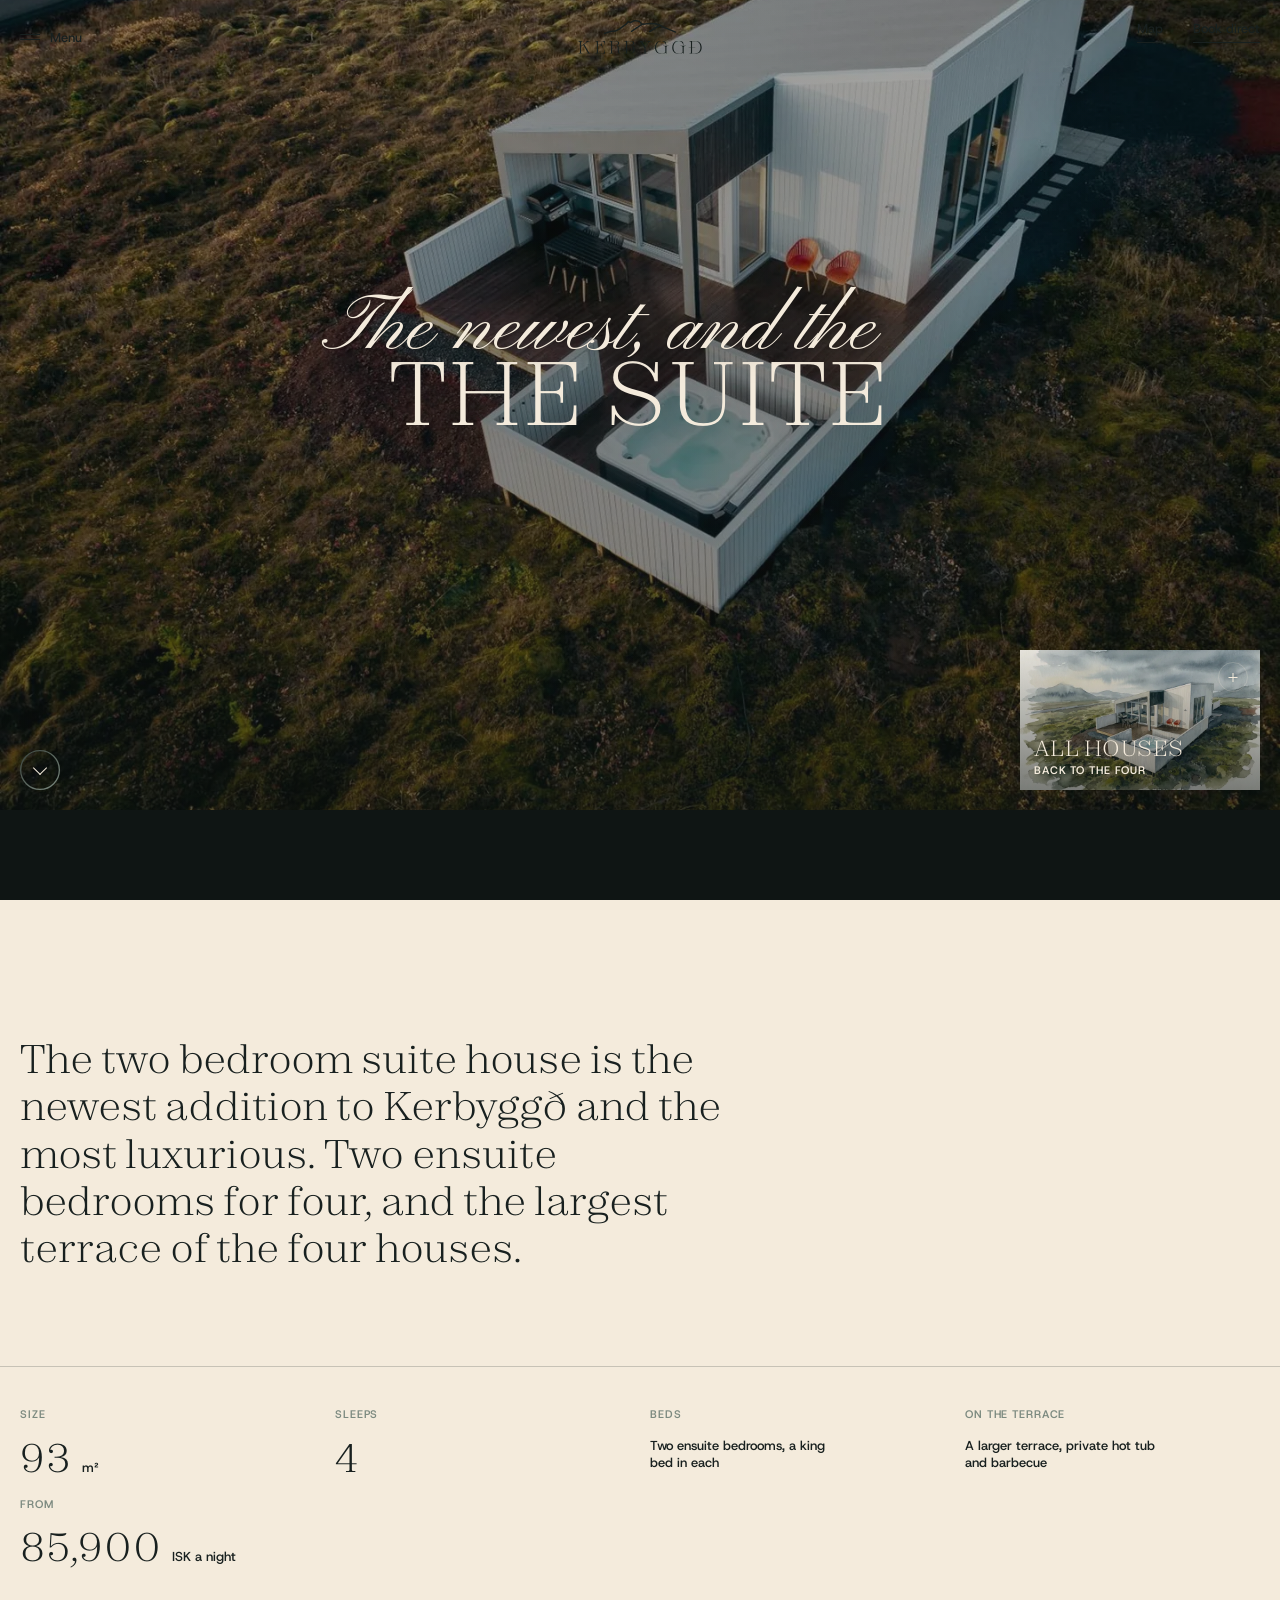
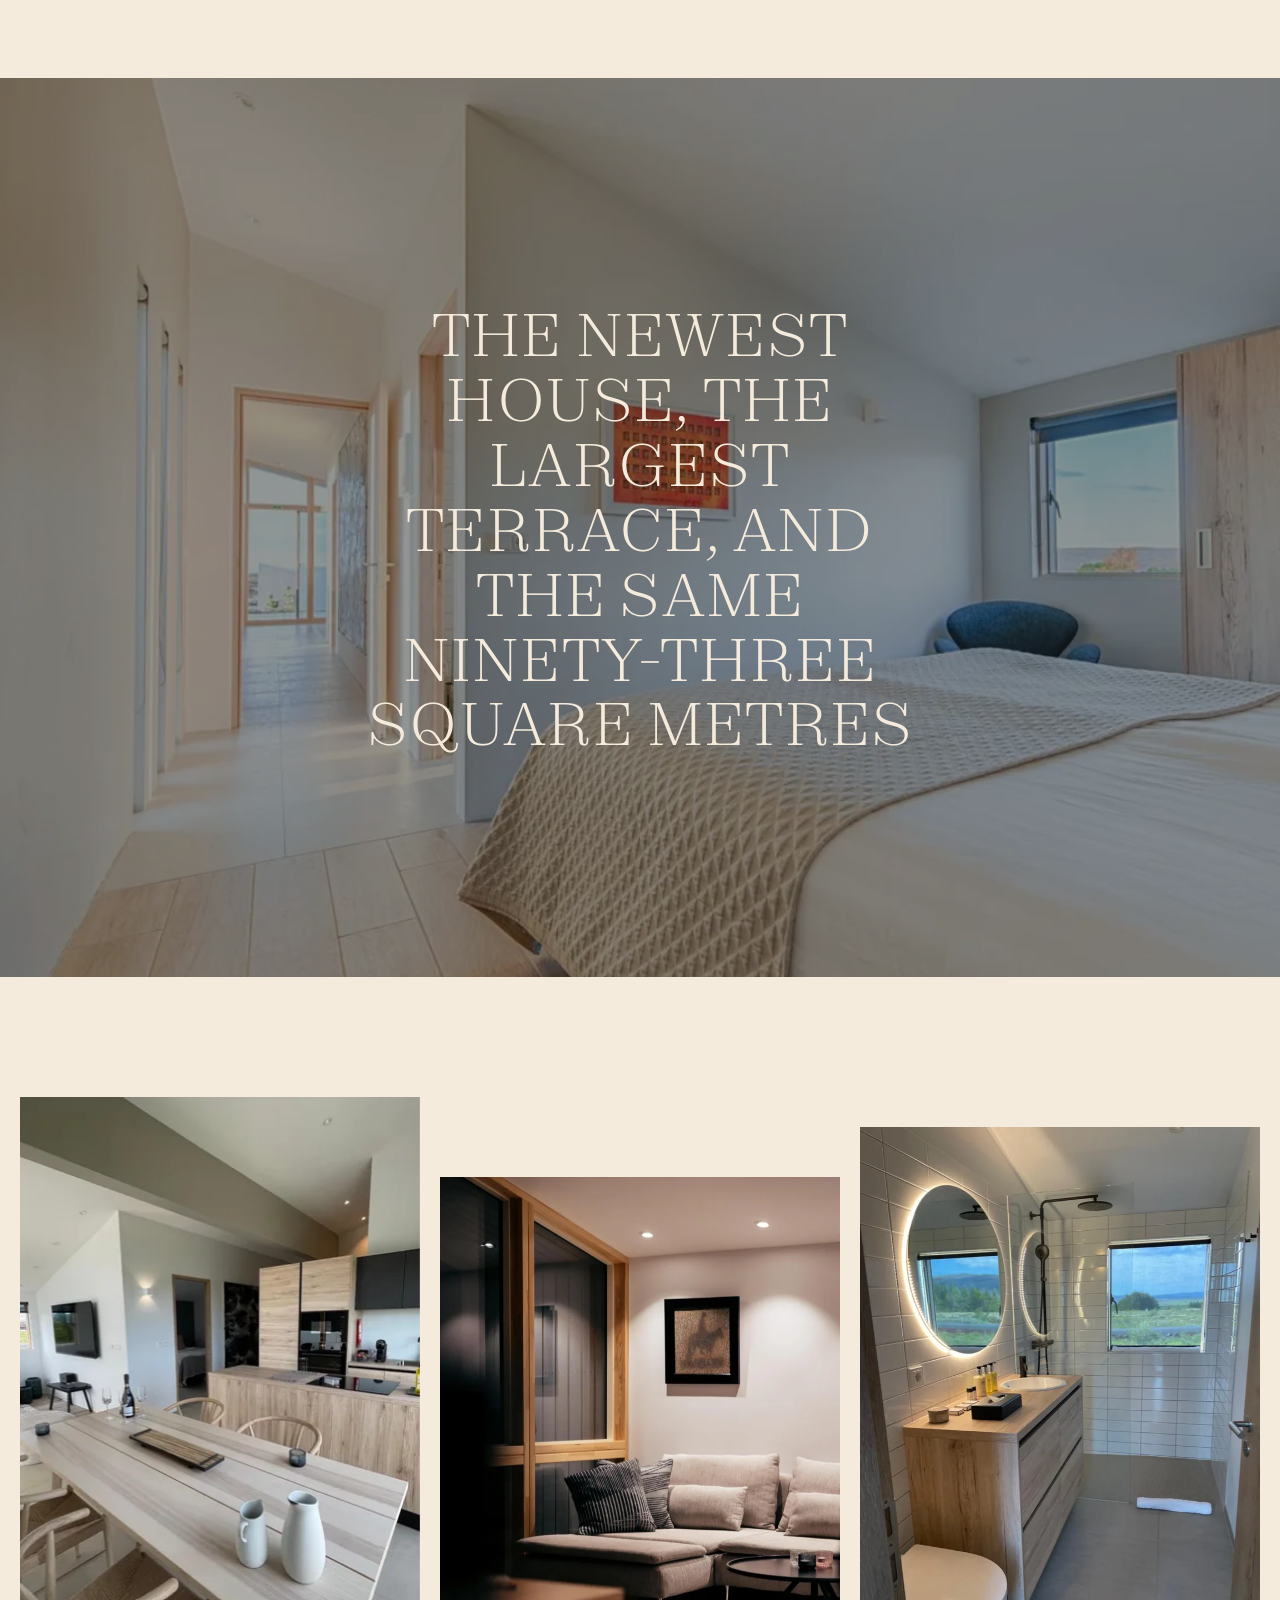
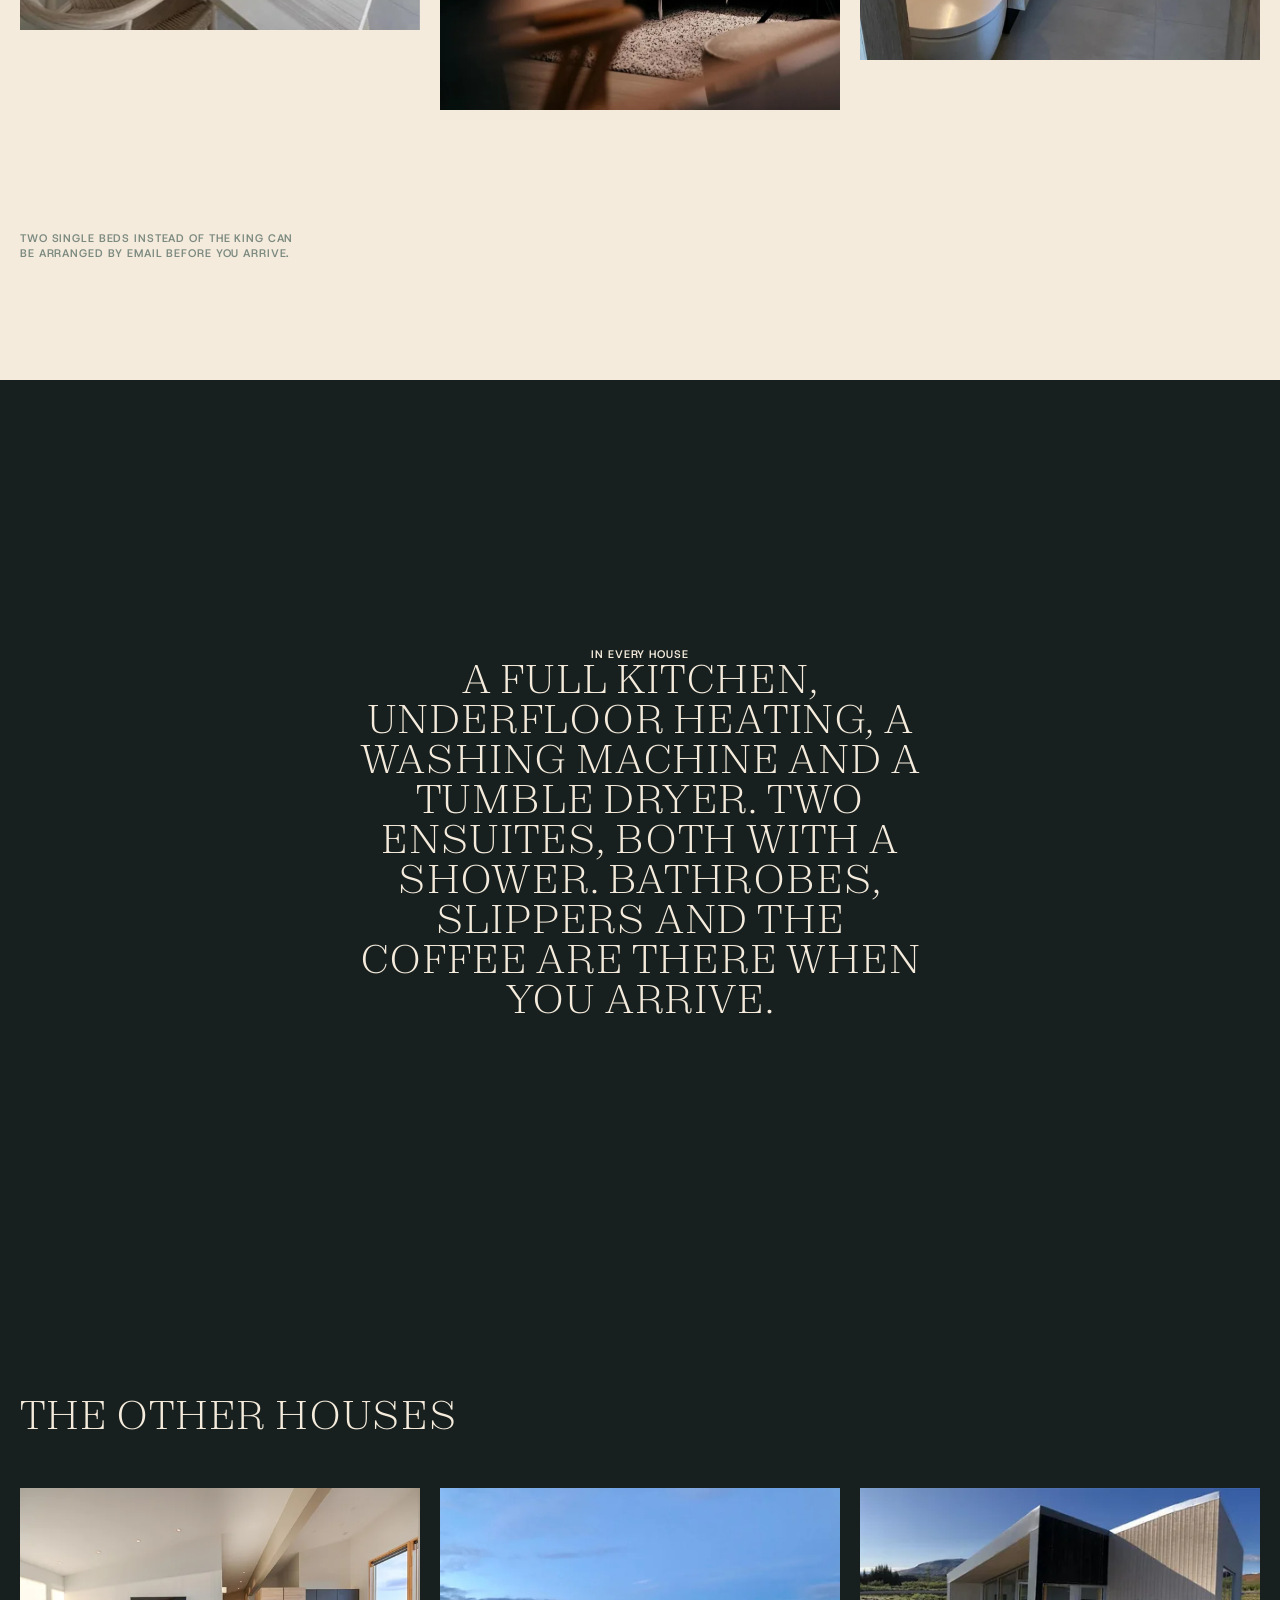
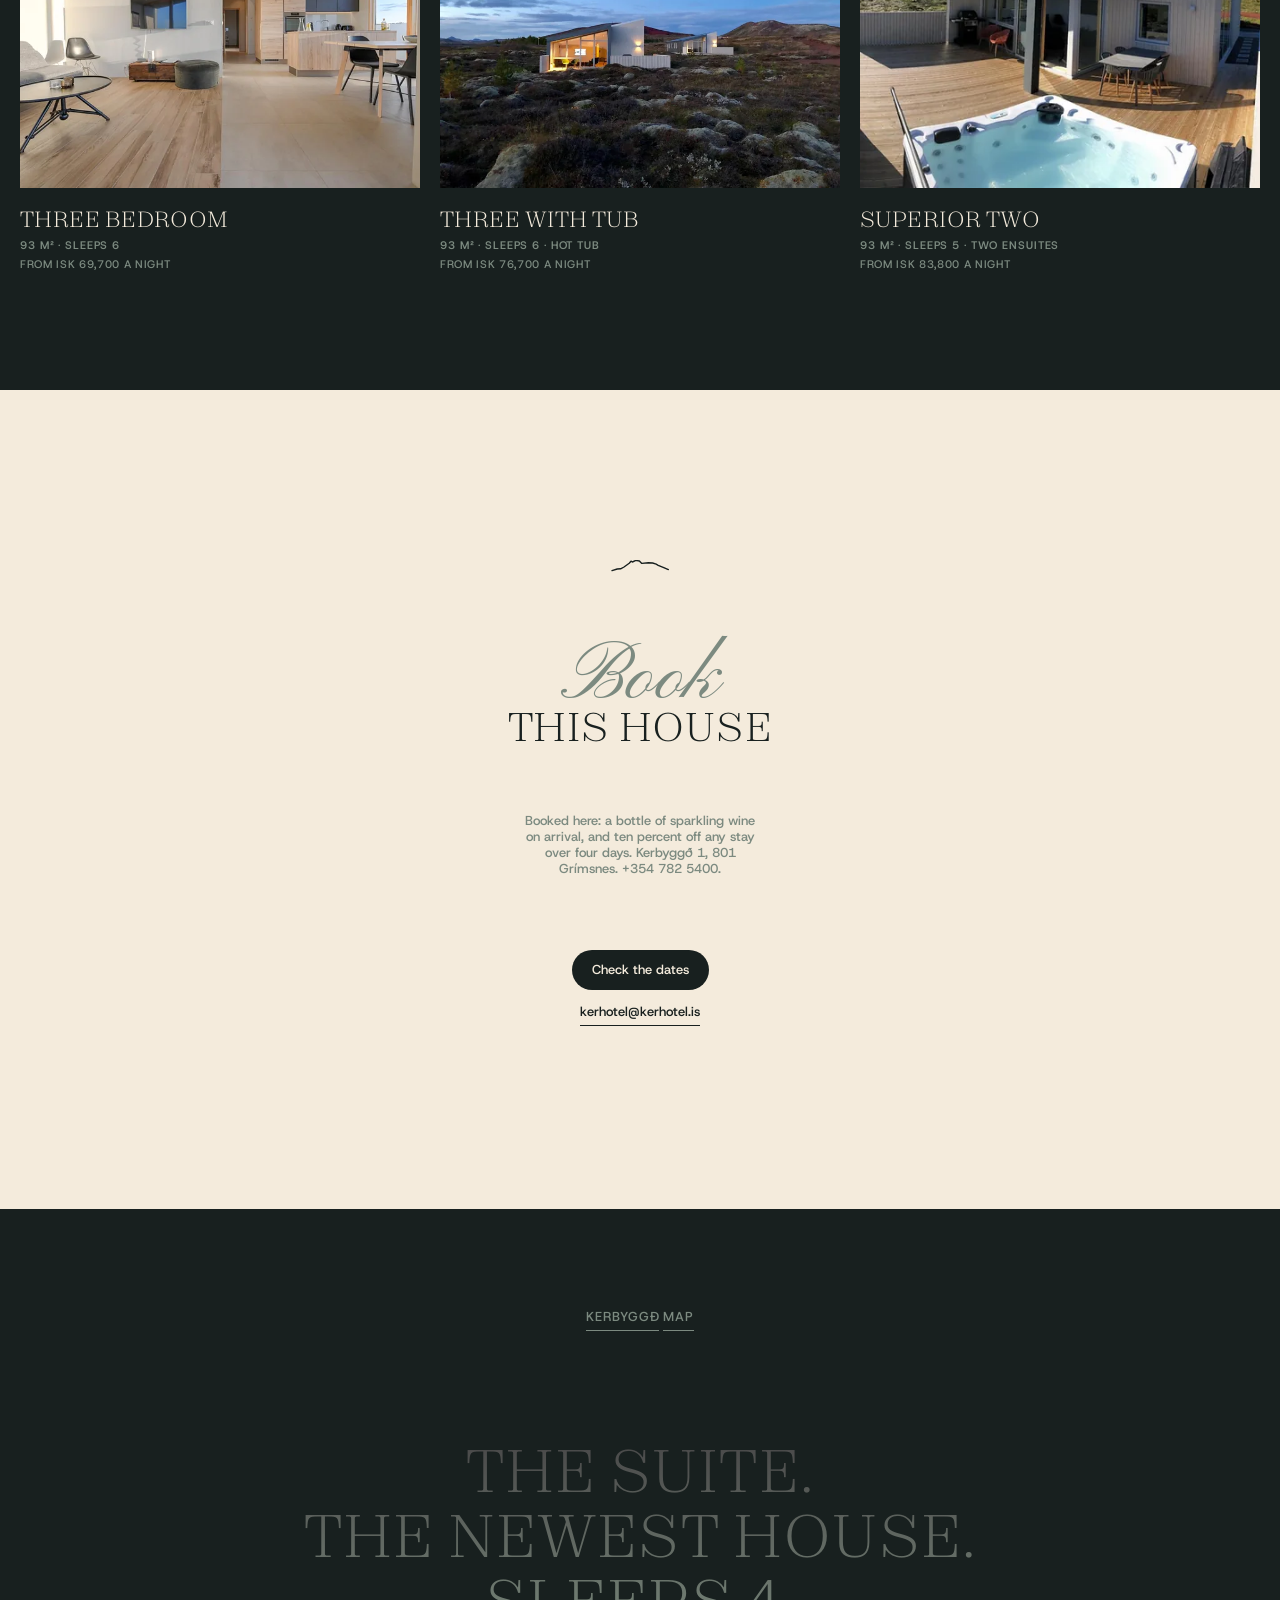
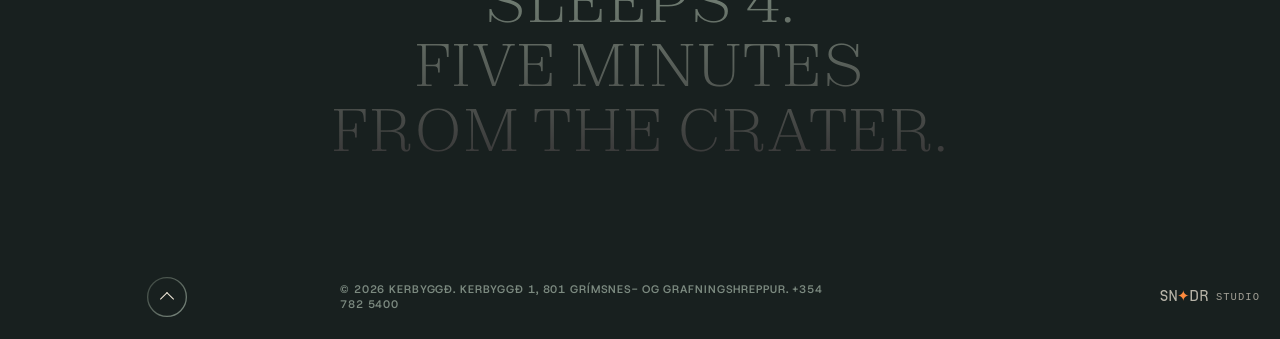
==== commit d17b9411: "Deploy 092e112 (noindex preview)" ====
--- a/house-suite.html
+++ b/house-suite.html
@@ -195,7 +195,7 @@
       <a class="btn btn--gradient btn--arrow-up" href="#top" aria-label="Back to top"><svg viewBox="0 0 40 40" aria-hidden="true"><defs><linearGradient id="g-ring-u" x1="0" y1="0" x2="1" y2="1"><stop offset="0" stop-color="#3A443E"/><stop offset="1" stop-color="#7C8A80"/></linearGradient></defs><circle cx="20" cy="20" r="19.35" fill="none" stroke="url(#g-ring-u)" stroke-width="1.3"/></svg><span class="btn__arrow" aria-hidden="true"></span></a>
     </div>
     <p class="col col--md-5 text-small footer__copy">© 2026 Kerbyggð. Kerbyggð 1, 801 Grímsnes- og Grafningshreppur. +354 782 5400</p>
-    <p class="col col--md-3 footer__credit"><a class="sndr" href="https://sndr-studio.pages.dev" target="_blank" rel="noopener" aria-label="Hannað af SNDR Studio" data-logotype><span class="sndr__mark">SN<i>✦</i>DR</span><span class="sndr__studio">STUDIO</span></a></p>
+    <p class="col col--md-3 footer__credit"><a class="sndr" href="https://sndrstudio.is" target="_blank" rel="noopener" aria-label="Hannað af SNDR Studio" data-logotype><span class="sndr__mark">SN<i>✦</i>DR</span><span class="sndr__studio">STUDIO</span></a></p>
   </div>
 </footer>
 
--- a/styles.css
+++ b/styles.css
@@ -675,14 +675,14 @@
 .l-location__grid{display:grid;grid-template-areas:"loc";}
 .l-location__map-layer,.l-location__card-layer{grid-area:loc}
 .l-location__map-layer{height:calc(100svh * var(--location-count,4) + 50svh + 200svh)}
-.l-location__map-pin{height:100svh;overflow:hidden;background:#0F1514}
+.l-location__map-pin{height:100svh;overflow:hidden;background:#535E56}
 /* The box MUST carry the sheet's own aspect. The reference's sheet was 5x4 tiles
    and its CSS said so; this sheet is 7x6 (1792x1536 = 1.1667). Left at 5/4 the
    image was cropped by object-fit, the route SVG was stretched to a different
    aspect than the image it sat on, and the pins, positioned in % of the box,
    landed on a box the geography no longer filled. Routes drew invisibly thin in
    the wrong place and the whole chapter read as broken. One number, both places. */
-.l-location__map{position:absolute;left:50%;top:50%;width:max(100vw,calc(100svh*1.16667));aspect-ratio:1792/1536;transform:translate(-50%,-50%);transform-origin:50% 50%;will-change:transform}
+.l-location__map{--map-w:2560;--map-h:2048;position:absolute;left:50%;top:50%;width:max(100vw,calc(100svh * var(--map-w) / var(--map-h)));aspect-ratio:var(--map-w) / var(--map-h);transform:translate(-50%,-50%);transform-origin:50% 50%;will-change:transform}
 .l-location__map-inner{position:absolute;inset:0;will-change:transform;transition:none}
 .l-location__map-img{position:absolute;inset:0;background:#0d0d0d;width:100%;height:100%;object-fit:cover;filter:brightness(.85) contrast(1.05)}
 /* real walking routes, drawn when their card becomes active */
@@ -737,15 +737,11 @@
   .l-location__grid{display:block}
   .l-location__map-layer{height:auto}
   .l-location__map-pin{position:relative;height:125svh;overflow:hidden}
-  .l-location__map{transform:translate(-50%,-50%) scale(1.4)!important;transition:transform var(--d-slow) var(--ease-house)}
-  .l-location__map-pin.is-slide-1 .l-location__map{transform:translate(-56%,-45%) scale(1.6)!important}
-  .l-location__map-pin.is-slide-2 .l-location__map{transform:translate(-60%,-60%) scale(1.6)!important}
-  .l-location__map-pin.is-slide-3 .l-location__map{transform:translate(-52%,-20%) scale(1.6)!important}
   .l-location__pins{opacity:1!important}
   .l-location__dim{opacity:.4!important}
   .l-location__title{opacity:1!important;align-items:flex-start;justify-content:flex-start;padding:calc(var(--spacing)*5) var(--spacing) 0;text-align:left}
   .l-location__card-layer{display:none}
-  .l-location__mobile{display:flex;gap:10px;overflow-x:auto;scroll-snap-type:x mandatory;padding:var(--spacing);margin-top:-30svh;position:relative;z-index:1;-webkit-overflow-scrolling:touch;scrollbar-width:none}
+  .l-location__mobile{display:flex;gap:10px;overflow-x:auto;scroll-snap-type:x mandatory;padding:var(--spacing);margin-top:0;position:relative;z-index:1;-webkit-overflow-scrolling:touch;scrollbar-width:none}
   .l-location__mobile::-webkit-scrollbar{display:none}
   .l-location__mcard{flex:0 0 74vw;scroll-snap-align:center;min-height:0;background:#18201F;color:#F4EBDC;padding:16px 18px 18px;display:flex;flex-direction:column;gap:10px}
   .l-location__mcard .text-small{color:#F4EBDC}
@@ -1203,7 +1199,7 @@
    the screen and let the card have the right. */
 @media (min-width:768px){
   .l-location__card-sticky{height:calc(72svh * var(--location-count,4) + 40svh)}
-  .l-location__map-layer{height:calc(72svh * var(--location-count,4) + 40svh + 80svh)}
+  .l-location__map-layer{height:calc(72svh * var(--location-count,4) + 40svh + 200svh)}  /* the card sticky starts 200svh into the layer; anything shorter unpins the map before the last stops */
   .l-location__title{right:auto;width:min(58vw,760px);align-items:flex-start;text-align:left;
     padding-left:var(--spacing);padding-right:0}
   .l-location__title .h0{font-size:6.4rem;line-height:1.02}
@@ -1228,6 +1224,14 @@
    The carousel above is the moment; this is the part a search engine and a
    sceptical reader both need: every review in full, on the page, at rest. */
 .l-reviews{padding:calc(var(--spacing)*6) var(--spacing) calc(var(--spacing)*7)}
+/* The register chapter that follows is a --under-previous --under-next sticky:
+   it is pulled up 200svh and clips its own top 100svh, so the LAST 100svh of
+   whatever precedes it is the ground its photograph rises through. Every other
+   chapter here donates that space. Reviews was added later and did not, so the
+   photo cut the review list in half from the moment it entered the viewport.
+   The space is not empty: it is the reveal. Desktop only, since the overlap is
+   flattened under 768px and the same padding would be a dead gap on a phone. */
+@media (min-width:768px){ .l-reviews{padding-bottom:calc(100svh + var(--spacing)*3)} }
 .l-reviews__head{display:flex;flex-direction:column;align-items:center;gap:calc(var(--spacing)*.6);
   margin-bottom:calc(var(--spacing)*4)}
 .l-reviews__score{font-family:var(--font-serif);font-weight:300;line-height:.9;color:var(--t-heading);
@@ -1240,7 +1244,13 @@
   gap:calc(var(--spacing)*3) calc(var(--spacing)*4)} }
 @media (min-width:1400px){ .l-reviews__list{grid-template-columns:repeat(3,1fr)} }
 /* the first review is the longest and carries the section, so it spans */
-@media (min-width:1400px){ .l-reviews__item:first-child{grid-column:span 2} }
+/* The first review spans two columns, so it has to be SET as a pull quote:
+   at one column's type and 52ch it filled half its own cell and read as a hole
+   in the grid. Larger, wider, and its rule runs the full span. */
+@media (min-width:1400px){
+  .l-reviews__item:first-child{grid-column:span 2}
+  .l-reviews__item:first-child .l-reviews__quote p{font-size:2.4rem;line-height:1.4;max-width:38ch}
+}
 .l-reviews__item{display:flex;flex-direction:column;gap:calc(var(--spacing)*.9);
   border-top:1px solid var(--t-line);padding-top:calc(var(--spacing)*1.1)}
 .l-reviews__quote{margin:0}
@@ -1264,13 +1274,14 @@
 .l-location-card__step:focus-visible{box-shadow:0 0 0 2px var(--t-text)}
 .l-location__mnav{display:none}
 @media (max-width:767px){
-  .l-location__mnav{display:flex;align-items:center;justify-content:space-between;gap:12px;padding:var(--spacing) var(--spacing) 0}
+  /* The arrows lead the overlay band: pulled up over the map with the rail
+     following in flow. Placed after the rail they fell 24px past the section's
+     end (the rail's negative margin shrinks the section), where the section's
+     clip hid them and the journey chapter took the clicks. */
+  .l-location__mnav{display:flex;align-items:center;justify-content:space-between;gap:12px;padding:var(--spacing) var(--spacing) 0;position:relative;z-index:2;margin-top:-30svh}
   .l-location__mcount{color:var(--t-small);text-align:center;flex:1}
   .l-location-card__step{width:44px;height:44px}
 }
-/* the phone-side fit scales the inner about its centre, so the translate that
-   centred the route is not undone by the scale */
-@media (max-width:767px){ .l-location__map-inner{transform-origin:50% 50%} }
 
 /* ============================================================
    THE STAY PICKER
@@ -1353,3 +1364,8 @@
 @media (min-width:1440px) and (min-height:900px){ .menu__title.h1{font-size:4rem} }
 @media (max-width:767px){ .menu__title.h1{font-size:2.8rem} .menu__list{gap:calc(var(--spacing)*.4)} }
 .menu__label{font-size:1rem}
+
+/* The sheet dissolves into the container's ground at its edges (the ground is
+   sampled from the sheet's own corners), so a frame that pans the sheet off
+   one side shows a soft horizon rather than a hard edge and a dark hole. */
+.l-location__map{-webkit-mask-image:radial-gradient(ellipse 62% 62% at 50% 50%,#000 58%,transparent 100%);mask-image:radial-gradient(ellipse 62% 62% at 50% 50%,#000 58%,transparent 100%)}
